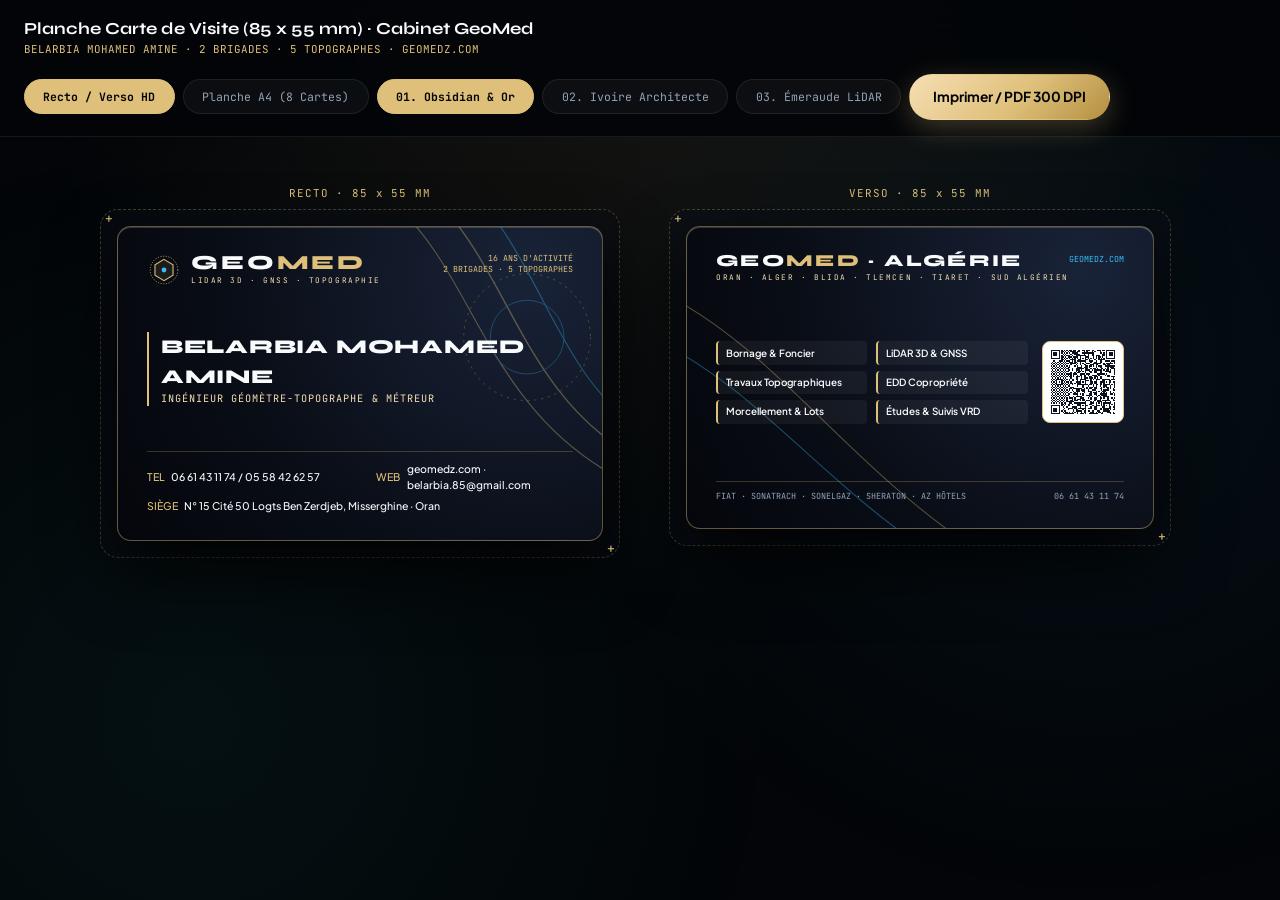
==== carte-de-visite.html @ 2e7ae272 "Initial publication of GeoMed corporate website" ====
<!DOCTYPE html>
<html lang="fr">
<head>
  <meta charset="UTF-8">
  <meta name="viewport" content="width=device-width, initial-scale=1.0">
  <title>Carte de Visite (85x55 mm) · Cabinet GeoMed · Mohamed Amine Belarbia</title>
  <link rel="preconnect" href="https://fonts.googleapis.com">
  <link rel="preconnect" href="https://fonts.gstatic.com" crossorigin>
  <link href="https://fonts.googleapis.com/css2?family=JetBrains+Mono:wght@400;600;700&family=Plus+Jakarta+Sans:wght@400;500;600;700&family=Syne:wght@700;800&display=swap" rel="stylesheet">
  <link rel="stylesheet" href="styles.css">
  <style>
    body {
      padding-top: 0;
      min-height: 100vh;
      display: flex;
      flex-direction: column;
    }

    .print-toolbar {
      background: rgba(3, 5, 8, 0.92);
      border-bottom: 1px solid var(--border-glass);
      padding: 1rem 0;
      position: sticky;
      top: 0;
      z-index: 100;
      backdrop-filter: blur(20px);
    }

    .toolbar-flex {
      display: flex;
      flex-wrap: wrap;
      align-items: center;
      justify-content: space-between;
      gap: 1rem;
    }

    .studio-workspace {
      flex: 1;
      padding: 3rem 0 4rem;
      display: flex;
      flex-direction: column;
      align-items: center;
      gap: 2.25rem;
    }

    .crop-frame {
      position: relative;
      padding: 16px;
      border: 1px dashed rgba(223, 192, 122, 0.28);
      border-radius: 18px;
      background: rgba(10, 14, 23, 0.5);
    }

    .crop-frame::before,
    .crop-frame::after {
      content: "+";
      position: absolute;
      font-family: var(--font-mono);
      font-size: 13px;
      color: var(--gold);
      line-height: 1;
    }

    .crop-frame::before { top: 2px; left: 4px; }
    .crop-frame::after { bottom: 2px; right: 4px; }

    .print-sheet-grid {
      display: grid;
      grid-template-columns: repeat(auto-fit, minmax(420px, 1fr));
      gap: 2.5rem;
      width: min(1080px, 100% - 2rem);
      justify-items: center;
    }

    .a4-multi-grid {
      display: none;
      grid-template-columns: repeat(2, 85mm);
      gap: 6mm;
      padding: 12mm;
      background: #ffffff;
      border-radius: 10px;
      box-shadow: 0 28px 65px rgba(0, 0, 0, 0.75);
    }

    .a4-multi-grid .business-card-sheet {
      width: 85mm;
      height: 55mm;
      border-radius: 0;
      padding: 4.2mm 4.8mm;
      box-shadow: none;
      border: 0.25mm solid #94a3b8;
    }

    .a4-multi-grid .bcard-person-name { font-size: 10pt; }
    .a4-multi-grid .bcard-person-role { font-size: 5.8pt; }
    .a4-multi-grid .bcard-footer-contacts { font-size: 5.5pt; }
    .a4-multi-grid .bcard-brand-word { font-size: 11.5pt; }
    .a4-multi-grid .bcard-brand-sub { font-size: 4.2pt; }
    .a4-multi-grid .bcard-coord-stamp { font-size: 4.5pt; }
    .a4-multi-grid .bcard-qr-box { width: 58px; height: 58px; padding: 3px; }
    .a4-multi-grid .bcard-domain-item { font-size: 5.2pt; padding: 2px 4px; }
    .a4-multi-grid .bcard-verso-bottom { font-size: 4.8pt; }

    body.mode-a4 .print-sheet-grid { display: none; }
    body.mode-a4 .a4-multi-grid { display: grid; }

    @media print {
      @page {
        size: A4 portrait;
        margin: 10mm;
      }

      * {
        -webkit-print-color-adjust: exact !important;
        print-color-adjust: exact !important;
      }

      body {
        background: #ffffff !important;
        color: #000000 !important;
      }

      body::before,
      .print-toolbar,
      .no-print {
        display: none !important;
      }

      .studio-workspace { padding: 0 !important; }

      .print-sheet-grid {
        display: grid !important;
        grid-template-columns: repeat(2, 85mm) !important;
        gap: 8mm !important;
        width: auto !important;
      }

      .crop-frame {
        padding: 0 !important;
        border: 0.2mm dashed #64748b !important;
        border-radius: 0 !important;
        background: transparent !important;
      }

      .business-card-sheet {
        width: 85mm !important;
        height: 55mm !important;
        border-radius: 0 !important;
        padding: 4.2mm 4.8mm !important;
        box-shadow: none !important;
      }

      .bcard-person-name { font-size: 10pt !important; }
      .bcard-person-role { font-size: 5.8pt !important; }
      .bcard-footer-contacts { font-size: 5.5pt !important; }
      .bcard-brand-word { font-size: 11.5pt !important; }
      .bcard-brand-sub { font-size: 4.2pt !important; }
      .bcard-coord-stamp { font-size: 4.5pt !important; }
      .bcard-qr-box { width: 58px !important; height: 58px !important; padding: 3px !important; }
      .bcard-domain-item { font-size: 5.2pt !important; padding: 2px 4px !important; }
      .bcard-verso-bottom { font-size: 4.8pt !important; }
    }
  </style>
</head>
<body>

  <header class="print-toolbar">
    <div class="container toolbar-flex">
      <div>
        <strong style="font-family:var(--font-display); font-size:1.05rem;">Planche Carte de Visite (85 x 55 mm) · Cabinet GeoMed</strong>
        <span style="display:block; font-family:var(--font-mono); font-size:0.68rem; color:var(--gold);">
          BELARBIA MOHAMED AMINE · 2 BRIGADES · 5 TOPOGRAPHES · GEOMEDZ.COM
        </span>
      </div>

      <div style="display:flex; flex-wrap:wrap; gap:0.5rem; align-items:center;">
        <button type="button" id="btn-mode-hd" class="filter-btn active">Recto / Verso HD</button>
        <button type="button" id="btn-mode-a4" class="filter-btn">Planche A4 (8 Cartes)</button>
        <button type="button" class="filter-btn active" data-bcard-theme="obsidian">01. Obsidian &amp; Or</button>
        <button type="button" class="filter-btn" data-bcard-theme="ivory">02. Ivoire Architecte</button>
        <button type="button" class="filter-btn" data-bcard-theme="emerald">03. Émeraude LiDAR</button>
        <button type="button" onclick="window.print()" class="btn btn-gold">
          <span>Imprimer / PDF 300 DPI</span>
        </button>
      </div>
    </div>
  </header>

  <main class="studio-workspace">
    <div class="print-sheet-grid" id="studio-pair">
      <div>
        <div class="visual-pill-code no-print" style="text-align:center; margin-bottom:0.5rem;">RECTO · 85 x 55 MM</div>
        <div class="crop-frame">
          <article class="business-card-sheet">
            <svg class="bcard-topo-svg" viewBox="0 0 420 270" fill="none" aria-hidden="true">
              <path d="M240,-20 C310,40 320,160 440,220" stroke="#DFC07A" stroke-width="1"/>
              <path d="M270,-30 C340,35 350,145 450,200" stroke="#DFC07A" stroke-width="1.2"/>
              <path d="M300,-40 C370,30 380,130 460,180" stroke="#38BDF8" stroke-width="1"/>
              <circle cx="355" cy="95" r="55" stroke="#DFC07A" stroke-width="0.7" stroke-dasharray="2 4"/>
              <circle cx="355" cy="95" r="32" stroke="#38BDF8" stroke-width="0.7"/>
            </svg>

            <div class="bcard-layer">
              <div class="bcard-head">
                <div class="bcard-brand-row">
                  <svg width="34" height="34" viewBox="0 0 64 64" fill="none">
                    <circle cx="32" cy="32" r="26" stroke="#DFC07A" stroke-width="1.5" stroke-dasharray="2 3"/>
                    <polygon points="32,12 49,22 49,42 32,52 15,42 15,22" stroke="#DFC07A" stroke-width="2" fill="rgba(223,192,122,0.1)"/>
                    <circle cx="32" cy="32" r="4.5" fill="#38BDF8"/>
                  </svg>
                  <div>
                    <div class="bcard-brand-word">GEO<span>MED</span></div>
                    <div class="bcard-brand-sub">LIDAR 3D · GNSS · TOPOGRAPHIE</div>
                  </div>
                </div>
                <div class="bcard-coord-stamp">
                  16 ANS D'ACTIVITÉ<br>2 BRIGADES · 5 TOPOGRAPHES
                </div>
              </div>

              <div class="bcard-identity-center">
                <div class="bcard-person-name">Belarbia Mohamed Amine</div>
                <div class="bcard-person-role">Ingénieur Géomètre-Topographe &amp; Métreur</div>
              </div>

              <div class="bcard-footer-contacts">
                <div class="bcard-c-line">
                  <span style="color:var(--gold);">TEL</span>
                  <span>06 61 43 11 74 / 05 58 42 62 57</span>
                </div>
                <div class="bcard-c-line">
                  <span style="color:var(--gold);">WEB</span>
                  <span>geomedz.com · belarbia.85@gmail.com</span>
                </div>
                <div class="bcard-c-line full-span">
                  <span style="color:var(--gold);">SIÈGE</span>
                  <span>N° 15 Cité 50 Logts Ben Zerdjeb, Misserghine · Oran</span>
                </div>
              </div>
            </div>
          </article>
        </div>
      </div>

      <div>
        <div class="visual-pill-code no-print" style="text-align:center; margin-bottom:0.5rem;">VERSO · 85 x 55 MM</div>
        <div class="crop-frame">
          <article class="business-card-sheet">
            <svg class="bcard-topo-svg" viewBox="0 0 420 270" fill="none" aria-hidden="true">
              <path d="M-20,60 C80,110 140,210 260,290" stroke="#DFC07A" stroke-width="1"/>
              <path d="M-30,100 C70,150 120,230 230,300" stroke="#38BDF8" stroke-width="1"/>
            </svg>

            <div class="bcard-layer">
              <div class="bcard-head">
                <div>
                  <div class="bcard-brand-word" style="font-size:1.05rem;">GEO<span>MED</span> · ALGÉRIE</div>
                  <div class="bcard-brand-sub">ORAN · ALGER · BLIDA · TLEMCEN · TIARET · SUD ALGÉRIEN</div>
                </div>
                <span style="font-family:var(--font-mono); font-size:0.52rem; color:var(--cyan);">GEOMEDZ.COM</span>
              </div>

              <div class="bcard-verso-body">
                <div class="bcard-domains-grid">
                  <div class="bcard-domain-item"><span>Bornage &amp; Foncier</span></div>
                  <div class="bcard-domain-item"><span>LiDAR 3D &amp; GNSS</span></div>
                  <div class="bcard-domain-item"><span>Travaux Topographiques</span></div>
                  <div class="bcard-domain-item"><span>EDD Copropriété</span></div>
                  <div class="bcard-domain-item"><span>Morcellement &amp; Lots</span></div>
                  <div class="bcard-domain-item"><span>Études &amp; Suivis VRD</span></div>
                </div>

                <div class="bcard-qr-box js-geomed-qr"></div>
              </div>

              <div class="bcard-verso-bottom">
                <span>FIAT · SONATRACH · SONELGAZ · SHERATON · AZ HÔTELS</span>
                <span>06 61 43 11 74</span>
              </div>
            </div>
          </article>
        </div>
      </div>
    </div>

    <div class="a4-multi-grid" id="a4-sheet-container"></div>
  </main>

  <script src="app.js"></script>
  <script>
    document.addEventListener('DOMContentLoaded', () => {
      const studioCards = document.querySelectorAll('#studio-pair .business-card-sheet');
      const a4Container = document.getElementById('a4-sheet-container');
      if (studioCards.length === 2 && a4Container) {
        for (let i = 0; i < 4; i++) {
          a4Container.appendChild(studioCards[0].cloneNode(true));
          a4Container.appendChild(studioCards[1].cloneNode(true));
        }
      }

      const btnHd = document.getElementById('btn-mode-hd');
      const btnA4 = document.getElementById('btn-mode-a4');

      btnHd?.addEventListener('click', () => {
        document.body.classList.remove('mode-a4');
        btnHd.classList.add('active');
        btnA4?.classList.remove('active');
      });

      btnA4?.addEventListener('click', () => {
        document.body.classList.add('mode-a4');
        btnA4.classList.add('active');
        btnHd?.classList.remove('active');
      });
    });
  </script>
</body>
</html>
---- styles.css ----
﻿/* ==========================================================================
   GEOMED · MOHAMED AMINE BELARBIA (ORAN, ALGÉRIE)
   Apple-Grade Visual Design System : OLED Obsidian, Brushed Titanium,
   Langage Visuel SVG Haute Précision & Typographie Minimaliste
   ========================================================================== */

:root {
  /* Apple Pro OLED & Titanium Surfaces */
  --bg-oled: #030508;
  --bg-surface: #0a0e17;
  --bg-bento: rgba(17, 23, 36, 0.72);
  --bg-bento-hover: rgba(24, 33, 52, 0.88);
  --bg-glass: rgba(10, 14, 23, 0.76);

  /* Specular Titanium & Desert Gold Accents */
  --gold: #dfc07a;
  --gold-bright: #f5deb3;
  --gold-deep: #b38f40;
  --cyan: #38bdf8;
  --teal: #2dd4bf;
  --emerald: #34d399;
  --coral: #fb7185;

  /* Text Hierarchy (Minimal & High-Contrast) */
  --text-white: #f8fafc;
  --text-silver: #94a3b8;
  --text-dim: #64748b;

  /* Specular Borders */
  --border-glass: rgba(255, 255, 255, 0.08);
  --border-highlight: rgba(223, 192, 122, 0.32);
  --border-cyan: rgba(56, 189, 248, 0.32);

  /* Validation */
  --err: #f87171;
  --err-bg: rgba(248, 113, 113, 0.1);
  --ok: #34d399;

  /* Fonts */
  --font-display: 'Syne', 'Outfit', -apple-system, BlinkMacSystemFont, sans-serif;
  --font-sans: 'Plus Jakarta Sans', -apple-system, BlinkMacSystemFont, sans-serif;
  --font-mono: 'JetBrains Mono', monospace;

  /* Layout */
  --header-initial-h: 84px;
  --header-shrunk-h: 60px;
  --container-w: 1320px;
  --radius-bento: 24px;
  --radius-md: 16px;
  --radius-pill: 999px;
}

*,
*::before,
*::after {
  box-sizing: border-box;
  margin: 0;
  padding: 0;
}

html {
  scroll-behavior: smooth;
  font-family: var(--font-sans);
  background-color: var(--bg-oled);
  color: var(--text-white);
  line-height: 1.5;
  -webkit-font-smoothing: antialiased;
}

body {
  background-color: var(--bg-oled);
  padding-top: var(--header-initial-h);
  overflow-x: hidden;
  position: relative;
}

/* Ambient Apple-Style Radial Glows */
body::before {
  content: "";
  position: fixed;
  inset: 0;
  pointer-events: none;
  z-index: 0;
  background:
    radial-gradient(circle at 50% 0%, rgba(223, 192, 122, 0.09) 0%, transparent 55%),
    radial-gradient(circle at 85% 40%, rgba(56, 189, 248, 0.06) 0%, transparent 45%),
    radial-gradient(circle at 15% 80%, rgba(45, 212, 191, 0.06) 0%, transparent 45%);
}

a {
  color: inherit;
  text-decoration: none;
}

ul {
  list-style: none;
}

img,
svg {
  max-width: 100%;
  display: block;
}

button,
input,
select,
textarea {
  font: inherit;
  color: inherit;
}

.container {
  width: min(var(--container-w), 100% - 3rem);
  margin-inline: auto;
  position: relative;
  z-index: 2;
}

/* ==========================================================================
   FLOATING GLASS HEADER (shrinking-header-on-scroll)
   ========================================================================== */
.site-header {
  position: fixed;
  top: 0;
  left: 0;
  right: 0;
  height: var(--header-initial-h);
  z-index: 1000;
  background: rgba(3, 5, 8, 0.78);
  backdrop-filter: saturate(180%) blur(24px);
  -webkit-backdrop-filter: saturate(180%) blur(24px);
  border-bottom: 1px solid var(--border-glass);
  display: flex;
  align-items: center;
  transition: background-color 0.25s ease, box-shadow 0.25s ease;
}

@keyframes shrink-header {
  to {
    height: var(--header-shrunk-h);
    background-color: rgba(3, 5, 8, 0.94);
    box-shadow: 0 12px 36px rgba(0, 0, 0, 0.7);
  }
}

@media (prefers-reduced-motion: no-preference) {
  @supports ((animation-timeline: scroll()) and (animation-range: 0% 100%)) {
    .site-header {
      animation: shrink-header auto linear both;
      animation-timeline: scroll(block root);
      animation-range: 0px 120px;
    }
  }
}

.header-inner {
  display: flex;
  align-items: center;
  justify-content: space-between;
  gap: 1.5rem;
}

.brand-lockup {
  display: flex;
  align-items: center;
  gap: 0.85rem;
}

.brand-mark-svg {
  width: 38px;
  height: 38px;
}

.brand-title {
  font-family: var(--font-display);
  font-weight: 800;
  font-size: 1.2rem;
  letter-spacing: 0.1em;
  line-height: 1;
}

.brand-title span {
  color: var(--gold);
}

.brand-sub {
  font-family: var(--font-mono);
  font-size: 0.62rem;
  letter-spacing: 0.14em;
  color: var(--text-silver);
  display: block;
  margin-top: 3px;
}

.main-nav {
  display: flex;
  align-items: center;
  gap: 1.8rem;
  background: rgba(255, 255, 255, 0.03);
  border: 1px solid var(--border-glass);
  padding: 0.45rem 1.35rem;
  border-radius: var(--radius-pill);
}

.nav-link {
  font-size: 0.82rem;
  font-weight: 500;
  color: var(--text-silver);
  transition: color 0.2s ease;
}

.nav-link:hover {
  color: var(--text-white);
}

.header-actions {
  display: flex;
  align-items: center;
  gap: 0.75rem;
}

.live-pill {
  display: inline-flex;
  align-items: center;
  gap: 0.45rem;
  padding: 0.36rem 0.85rem;
  border-radius: var(--radius-pill);
  background: rgba(52, 211, 153, 0.1);
  border: 1px solid rgba(52, 211, 153, 0.28);
  font-family: var(--font-mono);
  font-size: 0.68rem;
  color: var(--emerald);
}

.live-dot {
  width: 6px;
  height: 6px;
  border-radius: 50%;
  background: var(--emerald);
  box-shadow: 0 0 8px var(--emerald);
}

/* ==========================================================================
   BUTTONS · APPLE PRO PILL STYLE
   ========================================================================== */
.btn {
  display: inline-flex;
  align-items: center;
  justify-content: center;
  gap: 0.55rem;
  padding: 0.75rem 1.45rem;
  border-radius: var(--radius-pill);
  font-weight: 600;
  font-size: 0.86rem;
  cursor: pointer;
  border: 1px solid transparent;
  transition: transform 0.22s cubic-bezier(0.22, 1, 0.36, 1), box-shadow 0.22s ease, background 0.22s ease;
}

.btn:hover {
  transform: scale(1.02);
}

.btn-gold {
  background: linear-gradient(135deg, var(--gold-bright) 0%, var(--gold) 55%, var(--gold-deep) 100%);
  color: #030508;
  font-weight: 700;
  box-shadow: 0 8px 28px rgba(223, 192, 122, 0.28);
}

.btn-glass {
  background: rgba(255, 255, 255, 0.06);
  color: var(--text-white);
  border-color: rgba(255, 255, 255, 0.14);
  backdrop-filter: blur(12px);
}

.btn-glass:hover {
  background: rgba(255, 255, 255, 0.12);
  border-color: var(--gold);
}

.btn-cyan {
  background: rgba(56, 189, 248, 0.12);
  color: var(--cyan);
  border-color: var(--border-cyan);
}

/* ==========================================================================
   HERO · VISUAL-FIRST APPLE KEYNOTE LAYOUT + INTERACTIVE 3D GEODETIC STAGE
   ========================================================================== */
.hero-section {
  padding-block: 3.5rem 5rem;
  position: relative;
}

.hero-top-center {
  text-align: center;
  max-width: 900px;
  margin-inline: auto;
  margin-bottom: 2.75rem;
}

.hero-badge {
  display: inline-flex;
  align-items: center;
  gap: 0.6rem;
  padding: 0.4rem 1.05rem;
  border-radius: var(--radius-pill);
  background: rgba(223, 192, 122, 0.08);
  border: 1px solid var(--border-highlight);
  font-family: var(--font-mono);
  font-size: 0.72rem;
  letter-spacing: 0.12em;
  text-transform: uppercase;
  color: var(--gold);
  margin-bottom: 1.35rem;
}

.hero-display-title {
  font-family: var(--font-display);
  font-weight: 800;
  font-size: clamp(2.5rem, 5.2vw, 4.6rem);
  line-height: 1.04;
  letter-spacing: -0.03em;
  margin-bottom: 1.15rem;
}

.hero-display-title .grad-gold {
  background: linear-gradient(95deg, #ffffff 0%, var(--gold-bright) 45%, var(--gold) 100%);
  -webkit-background-clip: text;
  background-clip: text;
  color: transparent;
}

.hero-subtitle {
  font-size: 1.15rem;
  color: var(--text-silver);
  max-width: 58ch;
  margin-inline: auto;
  margin-bottom: 1.85rem;
}

.hero-cta-row {
  display: flex;
  flex-wrap: wrap;
  justify-content: center;
  gap: 0.85rem;
}

/* Interactive 3D Geodetic Stage Showcase */
.hero-stage-frame {
  background: var(--bg-bento);
  border: 1px solid var(--border-highlight);
  border-radius: var(--radius-bento);
  overflow: hidden;
  box-shadow:
    0 40px 90px rgba(0, 0, 0, 0.85),
    inset 0 1px 0 rgba(255, 255, 255, 0.15);
  position: relative;
}

.stage-toolbar {
  display: flex;
  align-items: center;
  justify-content: space-between;
  padding: 0.9rem 1.5rem;
  background: rgba(3, 5, 8, 0.85);
  border-bottom: 1px solid var(--border-glass);
  flex-wrap: wrap;
  gap: 0.75rem;
}

.stage-dots {
  display: flex;
  align-items: center;
  gap: 0.5rem;
  font-family: var(--font-mono);
  font-size: 0.72rem;
  color: var(--text-silver);
}

.stage-dots i {
  width: 9px;
  height: 9px;
  border-radius: 50%;
  display: inline-block;
}

.mode-switcher {
  display: flex;
  gap: 0.4rem;
  background: rgba(255, 255, 255, 0.04);
  padding: 0.25rem;
  border-radius: var(--radius-pill);
  border: 1px solid var(--border-glass);
}

.mode-btn {
  padding: 0.35rem 0.95rem;
  border-radius: var(--radius-pill);
  border: none;
  background: transparent;
  font-family: var(--font-mono);
  font-size: 0.7rem;
  color: var(--text-silver);
  cursor: pointer;
  transition: all 0.2s ease;
}

.mode-btn.active {
  background: var(--gold);
  color: #030508;
  font-weight: 700;
}

.stage-canvas-wrap {
  position: relative;
  height: 390px;
  background: radial-gradient(circle at 50% 45%, #111b2e 0%, #05080f 100%);
  cursor: crosshair;
}

#topo-canvas {
  width: 100%;
  height: 100%;
  display: block;
}

/* Floating SVG HUD Overlays on Canvas */
.stage-hud-overlay {
  position: absolute;
  inset: 1.25rem;
  pointer-events: none;
  display: flex;
  flex-direction: column;
  justify-content: space-between;
}

.stage-hud-top {
  display: flex;
  justify-content: space-between;
  align-items: flex-start;
  gap: 1rem;
  flex-wrap: wrap;
}

.hud-glass-chip {
  background: rgba(3, 5, 8, 0.76);
  backdrop-filter: blur(12px);
  border: 1px solid var(--border-glass);
  border-radius: 12px;
  padding: 0.55rem 0.9rem;
  font-family: var(--font-mono);
  font-size: 0.72rem;
  color: var(--gold-bright);
  display: flex;
  align-items: center;
  gap: 0.55rem;
}

.stage-telemetry-bar {
  display: grid;
  grid-template-columns: repeat(4, 1fr);
  background: rgba(3, 5, 8, 0.92);
  border-top: 1px solid var(--border-glass);
}

.tele-box {
  padding: 0.95rem 1.25rem;
  border-right: 1px solid var(--border-glass);
  display: flex;
  align-items: center;
  gap: 0.85rem;
}

.tele-box:last-child {
  border-right: none;
}

.tele-icon-svg {
  width: 32px;
  height: 32px;
  flex-shrink: 0;
}

.tele-meta small {
  display: block;
  font-family: var(--font-mono);
  font-size: 0.64rem;
  color: var(--text-dim);
  text-transform: uppercase;
}

.tele-meta strong {
  font-family: var(--font-mono);
  font-size: 0.86rem;
  color: var(--text-white);
}

/* ==========================================================================
   SCROLL-DRIVEN ENTRY ANIMATIONS (scroll-entry-exit-effects)
   ========================================================================== */
@keyframes reveal-bento {
  from {
    opacity: 0;
    transform: translateY(30px) scale(0.97);
  }
  to {
    opacity: 1;
    transform: translateY(0) scale(1);
  }
}

@media (prefers-reduced-motion: no-preference) {
  @supports ((animation-timeline: view()) and (animation-range: entry)) {
    .scroll-reveal {
      animation: reveal-bento auto linear backwards;
      animation-timeline: view(block);
      animation-range: entry 8% cover 24%;
    }
  }
}

/* ==========================================================================
   SECTION HEADERS · CONCISE APPLE EDITORIAL STYLE
   ========================================================================== */
.section {
  padding-block: 5.5rem;
  position: relative;
}

.section-head {
  text-align: center;
  max-width: 720px;
  margin-inline: auto;
  margin-bottom: 3.25rem;
}

.section-eyebrow {
  font-family: var(--font-mono);
  font-size: 0.72rem;
  letter-spacing: 0.16em;
  text-transform: uppercase;
  color: var(--gold);
  margin-bottom: 0.55rem;
  display: block;
}

.section-title {
  font-family: var(--font-display);
  font-size: clamp(2rem, 3.6vw, 3.1rem);
  font-weight: 800;
  line-height: 1.08;
  letter-spacing: -0.02em;
  margin-bottom: 0.65rem;
}

.section-sub {
  font-size: 1.02rem;
  color: var(--text-silver);
}

/* ==========================================================================
   VISUAL SVG BENTO GRID · LES 6 PRESTATIONS EN LANGAGE VISUEL
   ========================================================================== */
.visual-bento-grid {
  display: grid;
  grid-template-columns: repeat(3, 1fr);
  gap: 1.4rem;
}

.visual-card {
  background: var(--bg-bento);
  border: 1px solid var(--border-glass);
  border-radius: var(--radius-bento);
  padding: 1.5rem;
  display: flex;
  flex-direction: column;
  justify-content: space-between;
  position: relative;
  overflow: hidden;
  transition: transform 0.3s cubic-bezier(0.22, 1, 0.36, 1), border-color 0.3s ease, background 0.3s ease;
  box-shadow: inset 0 1px 0 rgba(255, 255, 255, 0.1);
}

.visual-card:hover {
  transform: translateY(-6px);
  background: var(--bg-bento-hover);
  border-color: var(--border-highlight);
}

/* Custom SVG Diagram Stage inside Each Service Card */
.svg-diagram-stage {
  height: 195px;
  border-radius: var(--radius-md);
  background: radial-gradient(circle at 50% 50%, rgba(24, 35, 56, 0.9) 0%, rgba(6, 10, 18, 0.95) 100%);
  border: 1px solid rgba(255, 255, 255, 0.06);
  margin-bottom: 1.25rem;
  display: flex;
  align-items: center;
  justify-content: center;
  position: relative;
  overflow: hidden;
  padding: 0.75rem;
}

.svg-diagram-stage svg {
  width: 100%;
  height: 100%;
}

.visual-card-top-meta {
  display: flex;
  justify-content: space-between;
  align-items: center;
  margin-bottom: 0.45rem;
}

.visual-pill-code {
  font-family: var(--font-mono);
  font-size: 0.68rem;
  color: var(--gold);
  letter-spacing: 0.08em;
}

.visual-pill-spec {
  font-family: var(--font-mono);
  font-size: 0.66rem;
  padding: 0.2rem 0.6rem;
  border-radius: var(--radius-pill);
  background: rgba(56, 189, 248, 0.1);
  color: var(--cyan);
  border: 1px solid rgba(56, 189, 248, 0.24);
}

.visual-card-title {
  font-family: var(--font-display);
  font-size: 1.32rem;
  font-weight: 800;
  margin-bottom: 0.35rem;
}

.visual-card-caption {
  font-size: 0.88rem;
  color: var(--text-silver);
  margin-bottom: 0.95rem;
}

.visual-micro-tags {
  display: flex;
  flex-wrap: wrap;
  gap: 0.4rem;
}

.visual-micro-tags span {
  font-family: var(--font-mono);
  font-size: 0.66rem;
  padding: 0.22rem 0.55rem;
  border-radius: 6px;
  background: rgba(255, 255, 255, 0.04);
  color: var(--text-white);
  border: 1px solid var(--border-glass);
}

/* ==========================================================================
   PRESTIGE REFERENCES · ARCHITECTURAL SVG SILHOUETTE CARDS
   ========================================================================== */
.filter-bar {
  display: flex;
  justify-content: center;
  flex-wrap: wrap;
  gap: 0.5rem;
  margin-bottom: 2.25rem;
}

.filter-btn {
  padding: 0.5rem 1.15rem;
  border-radius: var(--radius-pill);
  background: rgba(255, 255, 255, 0.04);
  border: 1px solid var(--border-glass);
  font-family: var(--font-mono);
  font-size: 0.72rem;
  color: var(--text-silver);
  cursor: pointer;
  transition: all 0.2s ease;
}

.filter-btn.active,
.filter-btn:hover {
  background: var(--gold);
  color: #030508;
  border-color: var(--gold);
  font-weight: 700;
}

.ref-bento-grid {
  display: grid;
  grid-template-columns: repeat(3, 1fr);
  gap: 1.4rem;
}

.ref-card {
  background: var(--bg-bento);
  border: 1px solid var(--border-glass);
  border-radius: var(--radius-bento);
  padding: 1.5rem;
  transition: transform 0.3s ease, border-color 0.3s ease;
  display: flex;
  flex-direction: column;
  justify-content: space-between;
}

.ref-card:hover {
  transform: translateY(-5px);
  border-color: var(--border-highlight);
}

.ref-card.hidden {
  display: none;
}

.ref-svg-banner {
  height: 145px;
  border-radius: var(--radius-md);
  background: linear-gradient(180deg, rgba(17, 27, 46, 0.85) 0%, rgba(6, 10, 17, 0.95) 100%);
  border: 1px solid var(--border-glass);
  margin-bottom: 1.1rem;
  padding: 0.75rem;
  display: flex;
  align-items: center;
  justify-content: center;
}

.ref-client-name {
  font-family: var(--font-display);
  font-size: 1.35rem;
  font-weight: 800;
  margin-bottom: 0.2rem;
}

.ref-client-loc {
  font-family: var(--font-mono);
  font-size: 0.7rem;
  color: var(--gold);
  margin-bottom: 0.65rem;
}

.ref-client-short {
  font-size: 0.86rem;
  color: var(--text-silver);
  margin-bottom: 0.9rem;
}

/* ==========================================================================
   INTERACTIVE VISUAL SIMULATOR
   ========================================================================== */
.simulator-bento {
  display: grid;
  grid-template-columns: 1.05fr 0.95fr;
  gap: 2rem;
  background: var(--bg-bento);
  border: 1px solid var(--border-highlight);
  border-radius: var(--radius-bento);
  padding: 2.25rem;
}

.sim-pills {
  display: grid;
  grid-template-columns: repeat(2, 1fr);
  gap: 0.55rem;
  margin-bottom: 1.35rem;
}

.sim-pill {
  padding: 0.7rem 0.9rem;
  border-radius: 12px;
  background: rgba(3, 5, 8, 0.65);
  border: 1px solid var(--border-glass);
  text-align: left;
  font-size: 0.84rem;
  font-weight: 600;
  color: var(--text-silver);
  cursor: pointer;
  transition: all 0.2s ease;
}

.sim-pill.active,
.sim-pill:hover {
  background: rgba(223, 192, 122, 0.15);
  border-color: var(--gold);
  color: var(--text-white);
}

.sim-range {
  width: 100%;
  accent-color: var(--gold);
  cursor: pointer;
}

.sim-display-card {
  background: rgba(3, 5, 8, 0.85);
  border: 1px solid var(--border-glass);
  border-radius: var(--radius-md);
  padding: 1.75rem;
  display: flex;
  flex-direction: column;
  justify-content: space-between;
}

.sim-kpi-grid {
  display: grid;
  grid-template-columns: repeat(2, 1fr);
  gap: 0.8rem;
  margin-block: 1.15rem;
}

.sim-kpi-cell {
  background: rgba(255, 255, 255, 0.03);
  border: 1px solid var(--border-glass);
  border-radius: 10px;
  padding: 0.75rem;
}

.sim-kpi-cell small {
  display: block;
  font-family: var(--font-mono);
  font-size: 0.64rem;
  color: var(--text-dim);
  text-transform: uppercase;
}

.sim-kpi-cell strong {
  font-family: var(--font-mono);
  font-size: 0.84rem;
  color: var(--gold-bright);
}

/* ==========================================================================
   APPLE TITANIUM BUSINESS CARD STUDIO (85 × 55 mm · 3 DESIGNER EDITIONS)
   ========================================================================== */
.bcard-studio-bento {
  display: grid;
  grid-template-columns: 1.3fr 0.7fr;
  gap: 2.25rem;
  align-items: center;
}

.bcard-showcase {
  width: 100%;
  display: grid;
  grid-template-columns: 1fr;
  gap: 1.75rem;
  justify-items: center;
}

.bcard-showcase.side-by-side {
  grid-template-columns: repeat(auto-fit, minmax(390px, 1fr));
}

.business-card-sheet {
  width: min(100%, 490px);
  aspect-ratio: 85 / 55;
  border-radius: 14px;
  position: relative;
  overflow: hidden;
  padding: 1.6rem 1.8rem;
  display: flex;
  flex-direction: column;
  justify-content: space-between;
  background: radial-gradient(circle at 85% 15%, #192338 0%, #090d16 62%, #04060b 100%);
  border: 1px solid rgba(223, 192, 122, 0.42);
  box-shadow:
    0 30px 70px rgba(0, 0, 0, 0.8),
    inset 0 1px 0 rgba(255, 255, 255, 0.18);
  color: #f8fafc;
  transition: transform 0.35s ease, background 0.35s ease, color 0.35s ease;
}

.business-card-sheet:hover {
  transform: translateY(-5px);
}

/* Edition 2: Titanium Ivory */
.business-card-sheet.theme-ivory {
  background: linear-gradient(135deg, #fbfaf6 0%, #ede8dc 100%);
  color: #090d16;
  border-color: rgba(9, 13, 22, 0.2);
}

/* Edition 3: Emerald LiDAR */
.business-card-sheet.theme-emerald {
  background: radial-gradient(circle at 85% 15%, #113630 0%, #061715 68%, #030c0b 100%);
  color: #f8fafc;
  border-color: rgba(45, 212, 191, 0.42);
}

.bcard-topo-svg {
  position: absolute;
  inset: 0;
  width: 100%;
  height: 100%;
  pointer-events: none;
  z-index: 1;
  opacity: 0.36;
}

.theme-ivory .bcard-topo-svg {
  opacity: 0.2;
}

.bcard-layer {
  position: relative;
  z-index: 2;
  height: 100%;
  display: flex;
  flex-direction: column;
  justify-content: space-between;
}

.bcard-head {
  display: flex;
  justify-content: space-between;
  align-items: flex-start;
}

.bcard-brand-row {
  display: flex;
  align-items: center;
  gap: 0.65rem;
}

.bcard-brand-word {
  font-family: var(--font-display);
  font-weight: 800;
  font-size: 1.25rem;
  letter-spacing: 0.14em;
  line-height: 1;
}

.bcard-brand-word span {
  color: var(--gold);
}

.theme-ivory .bcard-brand-word span {
  color: #9a6b16;
}

.bcard-brand-sub {
  font-family: var(--font-mono);
  font-size: 0.48rem;
  letter-spacing: 0.2em;
  color: var(--gold-bright);
  margin-top: 2px;
}

.theme-ivory .bcard-brand-sub {
  color: #475569;
}

.bcard-coord-stamp {
  font-family: var(--font-mono);
  font-size: 0.52rem;
  color: var(--gold);
  text-align: right;
  line-height: 1.35;
}

.theme-ivory .bcard-coord-stamp {
  color: #475569;
}

.bcard-identity-center {
  padding-left: 0.75rem;
  border-left: 2px solid var(--gold);
}

.theme-ivory .bcard-identity-center {
  border-left-color: #9a6b16;
}

.bcard-person-name {
  font-family: var(--font-display);
  font-weight: 800;
  font-size: 1.22rem;
  letter-spacing: 0.04em;
  text-transform: uppercase;
}

.bcard-person-role {
  font-family: var(--font-mono);
  font-size: 0.64rem;
  color: var(--gold-bright);
  letter-spacing: 0.1em;
  text-transform: uppercase;
}

.theme-ivory .bcard-person-role {
  color: #9a6b16;
}

.bcard-footer-contacts {
  display: grid;
  grid-template-columns: 1.05fr 0.95fr;
  gap: 0.35rem 0.75rem;
  padding-top: 0.55rem;
  border-top: 1px solid rgba(223, 192, 122, 0.24);
  font-size: 0.66rem;
}

.theme-ivory .bcard-footer-contacts {
  border-top-color: rgba(9, 13, 22, 0.15);
}

.bcard-c-line {
  display: flex;
  align-items: center;
  gap: 0.4rem;
  font-weight: 500;
}

.bcard-c-line.full-span {
  grid-column: 1 / -1;
}

.bcard-verso-body {
  display: grid;
  grid-template-columns: 1fr auto;
  gap: 0.9rem;
  align-items: center;
  margin-block: auto;
}

.bcard-domains-grid {
  display: grid;
  grid-template-columns: repeat(2, 1fr);
  gap: 0.35rem 0.55rem;
}

.bcard-domain-item {
  display: flex;
  align-items: center;
  gap: 0.38rem;
  padding: 0.28rem 0.5rem;
  background: rgba(255, 255, 255, 0.05);
  border-left: 2px solid var(--gold);
  border-radius: 4px;
  font-size: 0.62rem;
  font-weight: 600;
}

.theme-ivory .bcard-domain-item {
  background: rgba(9, 13, 22, 0.05);
  border-left-color: #9a6b16;
}

.bcard-qr-box {
  width: 82px;
  height: 82px;
  padding: 5px;
  background: #ffffff;
  border-radius: 8px;
  border: 1.5px solid var(--gold);
  display: flex;
  align-items: center;
  justify-content: center;
}

.bcard-verso-bottom {
  display: flex;
  justify-content: space-between;
  padding-top: 0.45rem;
  border-top: 1px solid rgba(223, 192, 122, 0.24);
  font-family: var(--font-mono);
  font-size: 0.53rem;
  color: var(--text-silver);
}

.theme-ivory .bcard-verso-bottom {
  border-top-color: rgba(9, 13, 22, 0.15);
  color: #334155;
}

/* ==========================================================================
   CONTACT & CONSULTATION FORM (validate-input-after-interaction)
   ========================================================================== */
.contact-bento {
  display: grid;
  grid-template-columns: 0.85fr 1.15fr;
  gap: 2rem;
}

.contact-card {
  background: var(--bg-bento);
  border: 1px solid var(--border-glass);
  border-radius: var(--radius-bento);
  padding: 2.25rem;
}

.channel-stack {
  display: grid;
  gap: 0.9rem;
  margin-block: 1.5rem;
}

.channel-row {
  display: flex;
  align-items: center;
  gap: 0.95rem;
  padding: 0.95rem 1.1rem;
  border-radius: var(--radius-md);
  background: rgba(3, 5, 8, 0.6);
  border: 1px solid var(--border-glass);
  transition: border-color 0.2s ease;
}

.channel-row:hover {
  border-color: var(--gold);
}

.form-row-2 {
  display: grid;
  grid-template-columns: repeat(2, 1fr);
  gap: 1rem;
}

.field {
  margin-bottom: 1.15rem;
  display: flex;
  flex-direction: column;
}

.field label {
  font-family: var(--font-display);
  font-weight: 700;
  font-size: 0.88rem;
  margin-bottom: 0.15rem;
}

/* Format hint above input per validate-input-after-interaction */
.hint {
  display: block;
  color: var(--text-dim);
  font-size: 0.74rem;
  margin-bottom: 0.35rem;
}

.field input,
.field select,
.field textarea {
  width: 100%;
  padding: 0.78rem 0.95rem;
  border-radius: 10px;
  background: rgba(3, 5, 8, 0.85);
  border: 1.5px solid var(--border-glass);
  color: var(--text-white);
  font-size: 0.92rem;
}

.field input:focus,
.field select:focus,
.field textarea:focus {
  outline: none;
  border-color: var(--gold);
}

.error-msg {
  display: none;
  color: var(--err);
  font-size: 0.78rem;
  margin-top: 0.3rem;
}

.field input:user-invalid,
.field textarea:user-invalid,
.field select:user-invalid,
.field input.user-invalid-fallback,
.field textarea.user-invalid-fallback,
.field select.user-invalid-fallback {
  border-color: var(--err);
  background-color: var(--err-bg);
}

.field input:user-invalid + .error-msg,
.field textarea:user-invalid + .error-msg,
.field select:user-invalid + .error-msg,
.field input.user-invalid-fallback + .error-msg,
.field textarea.user-invalid-fallback + .error-msg,
.field select.user-invalid-fallback + .error-msg {
  display: block;
}

.field:has(input:user-invalid, textarea:user-invalid) .hint {
  color: var(--err);
}

.field input:user-valid,
.field textarea:user-valid,
.field input.user-valid-fallback,
.field textarea.user-valid-fallback {
  border-color: var(--ok);
}

.site-footer {
  padding-block: 3rem 2.5rem;
  border-top: 1px solid var(--border-glass);
  font-size: 0.85rem;
  color: var(--text-dim);
}

@media (max-width: 1080px) {
  .visual-bento-grid,
  .ref-bento-grid,
  .simulator-bento,
  .bcard-studio-bento,
  .contact-bento {
    grid-template-columns: 1fr;
  }

  .main-nav {
    display: none;
  }
}

@media (max-width: 680px) {
  .stage-telemetry-bar,
  .form-row-2,
  .sim-pills {
    grid-template-columns: 1fr;
  }
}


/* ==========================================================================
   APPLE-GRADE TERRITORY & LIDAR/GNSS BENTO (ALGERIA SVG MAP + 2 BRIGADES)
   ========================================================================== */
.apple-bento-asymmetric {
  display: grid;
  grid-template-columns: 1.25fr 0.75fr;
  gap: 1.4rem;
  margin-bottom: 1.4rem;
}

.apple-bento-3col {
  display: grid;
  grid-template-columns: repeat(3, 1fr);
  gap: 1.4rem;
}

.bento-feature-box {
  background: var(--bg-bento);
  border: 1px solid var(--border-glass);
  border-radius: var(--radius-bento);
  padding: 1.85rem;
  position: relative;
  overflow: hidden;
  display: flex;
  flex-direction: column;
  justify-content: space-between;
  box-shadow: inset 0 1px 0 rgba(255, 255, 255, 0.1);
  transition: border-color 0.3s ease, transform 0.3s ease;
}

.bento-feature-box:hover {
  border-color: var(--border-highlight);
  transform: translateY(-4px);
}

.algeria-map-stage {
  width: 100%;
  height: 320px;
  background: radial-gradient(circle at 50% 40%, rgba(22, 34, 56, 0.85) 0%, rgba(4, 7, 13, 0.96) 100%);
  border: 1px solid rgba(255, 255, 255, 0.07);
  border-radius: var(--radius-md);
  margin-block: 1rem;
  padding: 0.75rem;
  display: flex;
  align-items: center;
  justify-content: center;
  position: relative;
}

.wilaya-pills-strip {
  display: flex;
  flex-wrap: wrap;
  gap: 0.45rem;
}

.wilaya-pill {
  font-family: var(--font-mono);
  font-size: 0.68rem;
  padding: 0.28rem 0.68rem;
  border-radius: var(--radius-pill);
  background: rgba(255, 255, 255, 0.04);
  border: 1px solid var(--border-glass);
  color: var(--text-white);
  display: inline-flex;
  align-items: center;
  gap: 0.38rem;
}

.wilaya-pill i {
  width: 6px;
  height: 6px;
  border-radius: 50%;
  background: var(--gold);
}

.wilaya-pill.hq {
  background: rgba(223, 192, 122, 0.14);
  border-color: var(--gold);
  color: var(--gold-bright);
}

.wilaya-pill.sahara i {
  background: var(--cyan);
}

.big-apple-stat {
  font-family: var(--font-display);
  font-weight: 800;
  font-size: clamp(2.1rem, 3.2vw, 3rem);
  line-height: 1;
  background: linear-gradient(95deg, #ffffff 0%, var(--gold-bright) 60%, var(--gold) 100%);
  -webkit-background-clip: text;
  background-clip: text;
  color: transparent;
}

@media (max-width: 1080px) {
  .apple-bento-asymmetric,
  .apple-bento-3col {
    grid-template-columns: 1fr;
  }
}
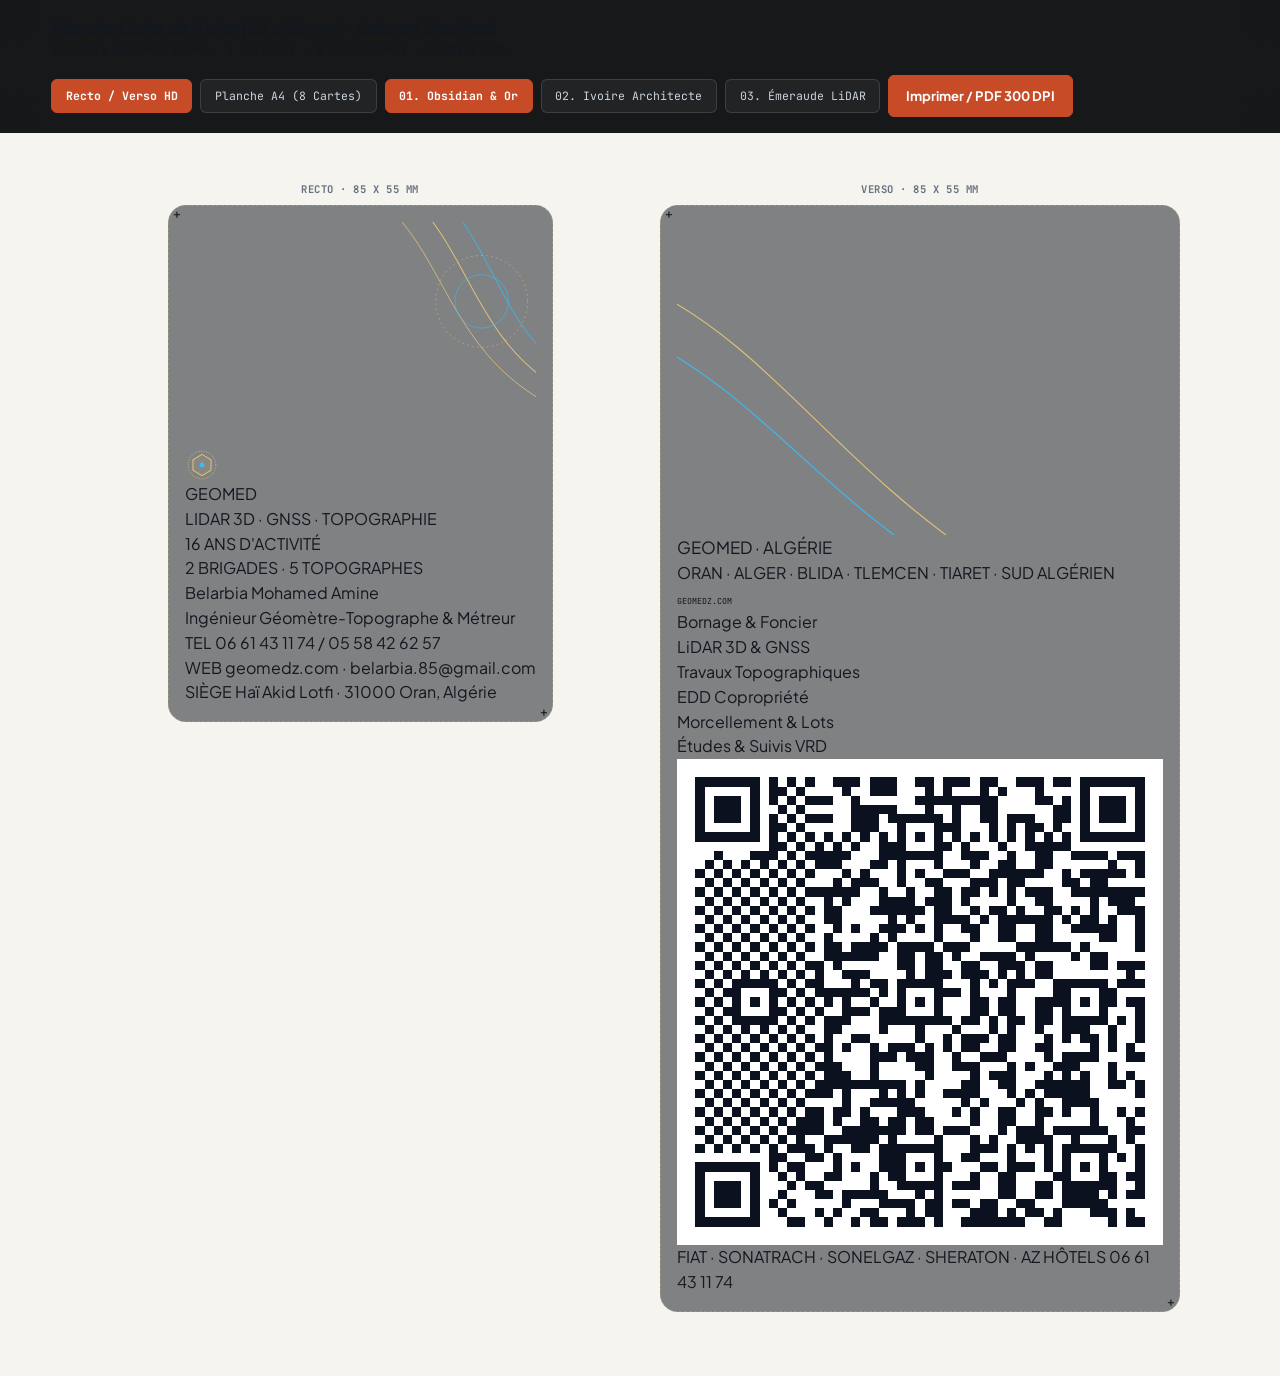
==== commit 81dea359: "Redesign BTP/Topography palette, dual-scale Algeria WGS84 map, and Akid Lotfi Oran address" ====
--- a/carte-de-visite.html
+++ b/carte-de-visite.html
@@ -1,4 +1,4 @@
-<!DOCTYPE html>
+﻿<!DOCTYPE html>
 <html lang="fr">
 <head>
   <meta charset="UTF-8">
@@ -234,7 +234,7 @@
                 </div>
                 <div class="bcard-c-line full-span">
                   <span style="color:var(--gold);">SIÈGE</span>
-                  <span>N° 15 Cité 50 Logts Ben Zerdjeb, Misserghine · Oran</span>
+                  <span>Haï Akid Lotfi · 31000 Oran, Algérie</span>
                 </div>
               </div>
             </div>
--- a/styles.css
+++ b/styles.css
@@ -1,53 +1,58 @@
-﻿/* ==========================================================================
-   GEOMED · MOHAMED AMINE BELARBIA (ORAN, ALGÉRIE)
-   Apple-Grade Visual Design System : OLED Obsidian, Brushed Titanium,
-   Langage Visuel SVG Haute Précision & Typographie Minimaliste
+/* ==========================================================================
+   CABINET GEOMED · BUREAU D'ÉTUDES TOPOGRAPHIQUES, LIDAR 3D & GÉODÉSIE (ORAN)
+   Direction Artistique : Ingénierie BTP, Topographie Leica & Architecture Foncier
+   Palette : Pierre Technique (#F5F4EF), Ardoise Géodésique (#0E1722),
+             Vert Optique Leica (#0D7A5F / #10B981), Orange Balise BTP (#C84B28)
    ========================================================================== */
 
 :root {
-  /* Apple Pro OLED & Titanium Surfaces */
-  --bg-oled: #030508;
-  --bg-surface: #0a0e17;
-  --bg-bento: rgba(17, 23, 36, 0.72);
-  --bg-bento-hover: rgba(24, 33, 52, 0.88);
-  --bg-glass: rgba(10, 14, 23, 0.76);
-
-  /* Specular Titanium & Desert Gold Accents */
-  --gold: #dfc07a;
-  --gold-bright: #f5deb3;
-  --gold-deep: #b38f40;
-  --cyan: #38bdf8;
-  --teal: #2dd4bf;
-  --emerald: #34d399;
-  --coral: #fb7185;
-
-  /* Text Hierarchy (Minimal & High-Contrast) */
-  --text-white: #f8fafc;
-  --text-silver: #94a3b8;
-  --text-dim: #64748b;
-
-  /* Specular Borders */
-  --border-glass: rgba(255, 255, 255, 0.08);
-  --border-highlight: rgba(223, 192, 122, 0.32);
-  --border-cyan: rgba(56, 189, 248, 0.32);
-
-  /* Validation */
-  --err: #f87171;
-  --err-bg: rgba(248, 113, 113, 0.1);
-  --ok: #34d399;
-
-  /* Fonts */
-  --font-display: 'Syne', 'Outfit', -apple-system, BlinkMacSystemFont, sans-serif;
-  --font-sans: 'Plus Jakarta Sans', -apple-system, BlinkMacSystemFont, sans-serif;
+  /* Surfaces claires (Papier topographique & pierre architecturale) */
+  --bg-paper: #f5f4ef;
+  --bg-paper-alt: #eceae2;
+  --bg-card-light: #ffffff;
+  --border-light: #d8d4c8;
+  --border-light-strong: #b8b2a2;
+
+  /* Surfaces sombres (Console instrumentale LiDAR / Géodésie) */
+  --bg-slate: #0e1722;
+  --bg-slate-elevated: #152232;
+  --bg-slate-card: #182738;
+  --border-dark: rgba(255, 255, 255, 0.12);
+  --border-dark-strong: rgba(16, 185, 129, 0.45);
+
+  /* Textes */
+  --ink-primary: #121820;
+  --ink-secondary: #3f4a59;
+  --ink-muted: #687382;
+  --text-on-dark: #f8fafc;
+  --text-on-dark-silver: #cbd5e1;
+  --text-on-dark-muted: #94a3b8;
+
+  /* Accents Métier BTP & Topographie */
+  --btp-orange: #c84b28;
+  --btp-orange-hover: #a93b1d;
+  --btp-orange-soft: rgba(200, 75, 40, 0.1);
+  --btp-amber: #d97706;
+
+  --leica-green: #0d7a5f;
+  --leica-emerald: #10b981;
+  --leica-green-soft: rgba(13, 122, 95, 0.1);
+
+  --cad-blue: #0284c7;
+  --cad-cyan: #38bdf8;
+
+  /* Typographie sérieuse et lisible */
+  --font-sans: 'Plus Jakarta Sans', -apple-system, BlinkMacSystemFont, 'Segoe UI', Roboto, sans-serif;
+  --font-serif: 'Newsreader', Georgia, serif;
   --font-mono: 'JetBrains Mono', monospace;
 
-  /* Layout */
-  --header-initial-h: 84px;
-  --header-shrunk-h: 60px;
-  --container-w: 1320px;
-  --radius-bento: 24px;
-  --radius-md: 16px;
-  --radius-pill: 999px;
+  /* Rayons & Ombres */
+  --radius-sm: 6px;
+  --radius-md: 10px;
+  --radius-lg: 14px;
+  --shadow-card: 0 8px 24px rgba(18, 24, 32, 0.06);
+  --shadow-card-hover: 0 14px 32px rgba(18, 24, 32, 0.11);
+  --shadow-dark: 0 20px 45px rgba(0, 0, 0, 0.45);
 }
 
 *,
@@ -60,46 +65,27 @@
 
 html {
   scroll-behavior: smooth;
+  font-size: 16px;
+}
+
+body {
+  background-color: var(--bg-paper);
+  color: var(--ink-primary);
   font-family: var(--font-sans);
-  background-color: var(--bg-oled);
-  color: var(--text-white);
-  line-height: 1.5;
+  line-height: 1.55;
   -webkit-font-smoothing: antialiased;
-}
-
-body {
-  background-color: var(--bg-oled);
-  padding-top: var(--header-initial-h);
   overflow-x: hidden;
-  position: relative;
-}
-
-/* Ambient Apple-Style Radial Glows */
-body::before {
-  content: "";
-  position: fixed;
-  inset: 0;
-  pointer-events: none;
-  z-index: 0;
-  background:
-    radial-gradient(circle at 50% 0%, rgba(223, 192, 122, 0.09) 0%, transparent 55%),
-    radial-gradient(circle at 85% 40%, rgba(56, 189, 248, 0.06) 0%, transparent 45%),
-    radial-gradient(circle at 15% 80%, rgba(45, 212, 191, 0.06) 0%, transparent 45%);
+}
+
+img,
+svg {
+  display: block;
+  max-width: 100%;
 }
 
 a {
   color: inherit;
   text-decoration: none;
-}
-
-ul {
-  list-style: none;
-}
-
-img,
-svg {
-  max-width: 100%;
-  display: block;
 }
 
 button,
@@ -111,45 +97,80 @@
 }
 
 .container {
-  width: min(var(--container-w), 100% - 3rem);
+  width: min(1240px, 92vw);
   margin-inline: auto;
-  position: relative;
-  z-index: 2;
 }
 
 /* ==========================================================================
-   FLOATING GLASS HEADER (shrinking-header-on-scroll)
+   1. BARRE TÉLÉMÉTRIQUE & HEADER STICKY (AVEC SHRINKING-HEADER-ON-SCROLL)
    ========================================================================== */
+.top-telemetry-bar {
+  background: #e9e6dc;
+  border-bottom: 1px solid var(--border-light);
+  padding: 0.42rem 0;
+  font-family: var(--font-mono);
+  font-size: 0.68rem;
+  color: var(--ink-secondary);
+}
+
+.top-telemetry-inner {
+  display: flex;
+  align-items: center;
+  justify-content: space-between;
+  gap: 1rem;
+  flex-wrap: wrap;
+}
+
+.telemetry-pills {
+  display: flex;
+  align-items: center;
+  gap: 0.5rem;
+  flex-wrap: wrap;
+}
+
+.telemetry-chip {
+  padding: 0.15rem 0.5rem;
+  border-radius: 4px;
+  background: var(--bg-card-light);
+  border: 1px solid var(--border-light);
+  font-weight: 600;
+  color: var(--ink-primary);
+}
+
+.telemetry-chip.highlight {
+  border-color: rgba(200, 75, 40, 0.4);
+  color: var(--btp-orange);
+  background: #fff8f6;
+}
+
 .site-header {
-  position: fixed;
+  position: sticky;
   top: 0;
-  left: 0;
-  right: 0;
-  height: var(--header-initial-h);
   z-index: 1000;
-  background: rgba(3, 5, 8, 0.78);
-  backdrop-filter: saturate(180%) blur(24px);
-  -webkit-backdrop-filter: saturate(180%) blur(24px);
-  border-bottom: 1px solid var(--border-glass);
-  display: flex;
-  align-items: center;
-  transition: background-color 0.25s ease, box-shadow 0.25s ease;
-}
-
-@keyframes shrink-header {
-  to {
-    height: var(--header-shrunk-h);
-    background-color: rgba(3, 5, 8, 0.94);
-    box-shadow: 0 12px 36px rgba(0, 0, 0, 0.7);
+  height: 74px;
+  display: flex;
+  align-items: center;
+  background: rgba(245, 244, 239, 0.94);
+  backdrop-filter: blur(12px);
+  border-bottom: 1px solid var(--border-light);
+  transition: height 0.2s ease, box-shadow 0.2s ease;
+}
+
+@supports (animation-timeline: scroll()) and (animation-range: 0% 100%) {
+  .site-header {
+    animation: shrinkHeader linear forwards;
+    animation-timeline: scroll(root);
+    animation-range: 0px 120px;
   }
-}
-
-@media (prefers-reduced-motion: no-preference) {
-  @supports ((animation-timeline: scroll()) and (animation-range: 0% 100%)) {
-    .site-header {
-      animation: shrink-header auto linear both;
-      animation-timeline: scroll(block root);
-      animation-range: 0px 120px;
+
+  @keyframes shrinkHeader {
+    from {
+      height: 74px;
+      box-shadow: 0 2px 10px rgba(18, 24, 32, 0.03);
+    }
+    to {
+      height: 60px;
+      box-shadow: 0 8px 24px rgba(18, 24, 32, 0.09);
     }
   }
 }
@@ -158,652 +179,1011 @@
   display: flex;
   align-items: center;
   justify-content: space-between;
-  gap: 1.5rem;
+  gap: 1rem;
 }
 
 .brand-lockup {
   display: flex;
   align-items: center;
-  gap: 0.85rem;
+  gap: 0.7rem;
+  flex-shrink: 0;
 }
 
 .brand-mark-svg {
   width: 38px;
   height: 38px;
+  flex-shrink: 0;
 }
 
 .brand-title {
-  font-family: var(--font-display);
+  font-family: var(--font-sans);
   font-weight: 800;
-  font-size: 1.2rem;
-  letter-spacing: 0.1em;
-  line-height: 1;
+  font-size: 1.15rem;
+  letter-spacing: -0.02em;
+  color: var(--ink-primary);
+  line-height: 1.05;
 }
 
 .brand-title span {
-  color: var(--gold);
+  color: var(--leica-green);
 }
 
 .brand-sub {
+  display: block;
   font-family: var(--font-mono);
   font-size: 0.62rem;
-  letter-spacing: 0.14em;
-  color: var(--text-silver);
-  display: block;
-  margin-top: 3px;
+  color: var(--ink-muted);
+  letter-spacing: 0.04em;
+  margin-top: 0.1rem;
 }
 
 .main-nav {
   display: flex;
   align-items: center;
-  gap: 1.8rem;
-  background: rgba(255, 255, 255, 0.03);
-  border: 1px solid var(--border-glass);
-  padding: 0.45rem 1.35rem;
-  border-radius: var(--radius-pill);
+  gap: 0.15rem;
+  flex-wrap: nowrap;
 }
 
 .nav-link {
+  padding: 0.4rem 0.68rem;
+  border-radius: var(--radius-sm);
   font-size: 0.82rem;
-  font-weight: 500;
-  color: var(--text-silver);
-  transition: color 0.2s ease;
+  font-weight: 600;
+  color: var(--ink-secondary);
+  white-space: nowrap;
+  transition: color 0.18s ease, background 0.18s ease;
 }
 
 .nav-link:hover {
-  color: var(--text-white);
+  color: var(--ink-primary);
+  background: rgba(18, 24, 32, 0.05);
 }
 
 .header-actions {
   display: flex;
   align-items: center;
-  gap: 0.75rem;
+  gap: 0.55rem;
+  flex-shrink: 0;
 }
 
 .live-pill {
   display: inline-flex;
   align-items: center;
+  gap: 0.4rem;
+  padding: 0.32rem 0.65rem;
+  border-radius: var(--radius-sm);
+  background: var(--leica-green-soft);
+  border: 1px solid rgba(13, 122, 95, 0.3);
+  font-family: var(--font-mono);
+  font-size: 0.66rem;
+  font-weight: 700;
+  color: var(--leica-green);
+  white-space: nowrap;
+}
+
+.live-dot {
+  width: 7px;
+  height: 7px;
+  border-radius: 50%;
+  background: var(--leica-emerald);
+}
+
+/* ==========================================================================
+   BOUTONS SYSTÈME
+   ========================================================================== */
+.btn {
+  display: inline-flex;
+  align-items: center;
+  justify-content: center;
   gap: 0.45rem;
-  padding: 0.36rem 0.85rem;
-  border-radius: var(--radius-pill);
-  background: rgba(52, 211, 153, 0.1);
-  border: 1px solid rgba(52, 211, 153, 0.28);
+  padding: 0.62rem 1.05rem;
+  border-radius: var(--radius-sm);
+  font-size: 0.82rem;
+  font-weight: 700;
+  border: 1px solid transparent;
+  cursor: pointer;
+  white-space: nowrap;
+  transition: all 0.18s ease;
+}
+
+.btn-primary,
+.btn-gold {
+  background: var(--btp-orange);
+  color: #ffffff;
+  border-color: var(--btp-orange);
+}
+
+.btn-primary:hover,
+.btn-gold:hover {
+  background: var(--btp-orange-hover);
+  border-color: var(--btp-orange-hover);
+}
+
+.btn-outline,
+.btn-glass {
+  background: var(--bg-card-light);
+  color: var(--ink-primary);
+  border-color: var(--border-light-strong);
+}
+
+.btn-outline:hover,
+.btn-glass:hover {
+  border-color: var(--ink-primary);
+  background: var(--bg-paper-alt);
+}
+
+.btn-leica,
+.btn-cyan {
+  background: var(--leica-green);
+  color: #ffffff;
+  border-color: var(--leica-green);
+}
+
+.btn-leica:hover,
+.btn-cyan:hover {
+  background: #095e49;
+}
+
+.btn-phone-chip {
+  font-family: var(--font-mono);
+  font-size: 0.76rem;
+  padding: 0.48rem 0.78rem;
+  background: var(--bg-card-light);
+  border: 1px solid var(--border-light-strong);
+  color: var(--ink-primary);
+}
+
+/* ==========================================================================
+   2. HERO ARCHITECTURAL & PREUVES DE TERRAIN (2 COLONNES)
+   ========================================================================== */
+.hero-section {
+  padding: 2.75rem 0 3.25rem;
+  border-bottom: 1px solid var(--border-light);
+}
+
+.hero-grid {
+  display: grid;
+  grid-template-columns: 1.08fr 0.92fr;
+  gap: 2.5rem;
+  align-items: start;
+}
+
+.eyebrow-tag {
+  display: inline-flex;
+  align-items: center;
+  gap: 0.45rem;
+  font-family: var(--font-mono);
+  font-size: 0.7rem;
+  font-weight: 700;
+  text-transform: uppercase;
+  letter-spacing: 0.06em;
+  color: var(--btp-orange);
+  margin-bottom: 0.85rem;
+}
+
+.eyebrow-tag::before {
+  content: "";
+  width: 7px;
+  height: 7px;
+  border-radius: 50%;
+  background: var(--btp-orange);
+}
+
+.hero-display-title {
+  font-family: var(--font-sans);
+  font-weight: 800;
+  font-size: clamp(1.85rem, 2.8vw, 2.55rem);
+  line-height: 1.14;
+  letter-spacing: -0.028em;
+  color: var(--ink-primary);
+  margin-bottom: 1rem;
+}
+
+.hero-display-title span {
+  color: var(--leica-green);
+}
+
+.hero-subtitle {
+  font-size: 0.96rem;
+  color: var(--ink-secondary);
+  line-height: 1.62;
+  margin-bottom: 1.35rem;
+}
+
+.hero-cta-row {
+  display: flex;
+  flex-wrap: wrap;
+  gap: 0.65rem;
+  margin-bottom: 1.65rem;
+}
+
+.hero-kpi-grid {
+  display: grid;
+  grid-template-columns: repeat(2, 1fr);
+  gap: 0.75rem;
+}
+
+.hero-kpi-card {
+  background: var(--bg-card-light);
+  border: 1px solid var(--border-light);
+  border-radius: var(--radius-md);
+  padding: 0.9rem 1rem;
+  box-shadow: var(--shadow-card);
+}
+
+.hero-kpi-value {
+  font-family: var(--font-sans);
+  font-weight: 800;
+  font-size: 1.05rem;
+  color: var(--ink-primary);
+  margin-bottom: 0.15rem;
+}
+
+.hero-kpi-code {
+  font-family: var(--font-mono);
+  font-size: 0.64rem;
+  font-weight: 700;
+  text-transform: uppercase;
+  letter-spacing: 0.05em;
+  color: var(--btp-orange);
+  margin-bottom: 0.3rem;
+}
+
+.hero-kpi-desc {
+  font-size: 0.78rem;
+  color: var(--ink-secondary);
+  line-height: 1.42;
+}
+
+/* Colonne droite Hero : Mosaïque Photo Chantiers */
+.hero-photo-mosaic {
+  display: grid;
+  grid-template-columns: 1fr 1fr;
+  gap: 0.85rem;
+}
+
+.hero-photo-card {
+  background: var(--bg-card-light);
+  border: 1px solid var(--border-light);
+  border-radius: var(--radius-md);
+  overflow: hidden;
+  box-shadow: var(--shadow-card);
+  cursor: zoom-in;
+  transition: transform 0.22s ease, box-shadow 0.22s ease;
+}
+
+.hero-photo-card:hover {
+  transform: translateY(-3px);
+  box-shadow: var(--shadow-card-hover);
+}
+
+.hero-photo-card.featured {
+  grid-column: span 2;
+}
+
+.hero-photo-card.featured .hero-photo-img-wrap {
+  height: 255px;
+}
+
+.hero-photo-img-wrap {
+  height: 165px;
+  overflow: hidden;
+  position: relative;
+  background: #0e1722;
+}
+
+.hero-photo-img-wrap img {
+  width: 100%;
+  height: 100%;
+  object-fit: cover;
+  object-position: center;
+}
+
+.hero-photo-meta {
+  padding: 0.55rem 0.75rem;
+  display: flex;
+  align-items: center;
+  justify-content: space-between;
+  gap: 0.5rem;
+  font-family: var(--font-mono);
+  font-size: 0.64rem;
+  background: var(--bg-card-light);
+  border-top: 1px solid var(--border-light);
+}
+
+.hero-photo-meta strong {
+  color: var(--ink-primary);
+  font-weight: 700;
+}
+
+.hero-photo-meta span {
+  color: var(--btp-orange);
+  font-weight: 600;
+}
+
+/* ==========================================================================
+   SECTIONS GÉNÉRALES (CLAIRES & SOMBRES TECHNIQUES)
+   ========================================================================== */
+.section {
+  padding: 3.75rem 0;
+  border-bottom: 1px solid var(--border-light);
+}
+
+.section-dark {
+  background: var(--bg-slate);
+  color: var(--text-on-dark);
+  border-bottom: 1px solid var(--border-dark);
+}
+
+.section-head {
+  max-width: 760px;
+  margin-bottom: 2rem;
+}
+
+.section-head-split {
+  display: flex;
+  align-items: flex-end;
+  justify-content: space-between;
+  gap: 1.5rem;
+  flex-wrap: wrap;
+  margin-bottom: 2rem;
+}
+
+.section-eyebrow {
+  display: inline-flex;
+  align-items: center;
+  gap: 0.45rem;
   font-family: var(--font-mono);
   font-size: 0.68rem;
-  color: var(--emerald);
-}
-
-.live-dot {
+  font-weight: 700;
+  text-transform: uppercase;
+  letter-spacing: 0.06em;
+  color: var(--btp-orange);
+  margin-bottom: 0.45rem;
+}
+
+.section-eyebrow::before {
+  content: "";
   width: 6px;
   height: 6px;
   border-radius: 50%;
-  background: var(--emerald);
-  box-shadow: 0 0 8px var(--emerald);
+  background: currentColor;
+}
+
+.section-dark .section-eyebrow {
+  color: var(--leica-emerald);
+}
+
+.section-title {
+  font-family: var(--font-sans);
+  font-weight: 800;
+  font-size: clamp(1.45rem, 2.2vw, 1.95rem);
+  line-height: 1.18;
+  letter-spacing: -0.022em;
+  color: var(--ink-primary);
+  margin-bottom: 0.55rem;
+}
+
+.section-dark .section-title {
+  color: var(--text-on-dark);
+}
+
+.section-sub {
+  font-size: 0.92rem;
+  color: var(--ink-secondary);
+  line-height: 1.58;
+}
+
+.section-dark .section-sub {
+  color: var(--text-on-dark-silver);
 }
 
 /* ==========================================================================
-   BUTTONS · APPLE PRO PILL STYLE
+   3. COUVERTURE NATIONALE (CARTE ALGÉRIE DOUBLE CADRAGE) & 2 BRIGADES
    ========================================================================== */
-.btn {
+.apple-bento-asymmetric {
+  display: grid;
+  grid-template-columns: 1.32fr 0.68fr;
+  gap: 1.25rem;
+  margin-bottom: 1.5rem;
+}
+
+.bento-feature-box {
+  background: var(--bg-card-light);
+  border: 1px solid var(--border-light);
+  border-radius: var(--radius-lg);
+  padding: 1.4rem;
+  box-shadow: var(--shadow-card);
+  display: flex;
+  flex-direction: column;
+  justify-content: space-between;
+}
+
+.visual-card-top-meta {
+  display: flex;
+  align-items: center;
+  justify-content: space-between;
+  gap: 0.5rem;
+  margin-bottom: 0.65rem;
+}
+
+.visual-pill-code {
+  font-family: var(--font-mono);
+  font-size: 0.66rem;
+  font-weight: 700;
+  letter-spacing: 0.05em;
+  text-transform: uppercase;
+  color: var(--ink-muted);
+}
+
+.section-dark .visual-pill-code {
+  color: var(--text-on-dark-muted);
+}
+
+.visual-pill-spec {
+  font-family: var(--font-mono);
+  font-size: 0.64rem;
+  font-weight: 700;
+  padding: 0.18rem 0.52rem;
+  border-radius: 4px;
+  background: var(--leica-green-soft);
+  border: 1px solid rgba(13, 122, 95, 0.3);
+  color: var(--leica-green);
+}
+
+.section-dark .visual-pill-spec {
+  background: rgba(16, 185, 129, 0.14);
+  border-color: rgba(16, 185, 129, 0.4);
+  color: var(--leica-emerald);
+}
+
+.visual-card-title {
+  font-family: var(--font-sans);
+  font-weight: 800;
+  font-size: 1.12rem;
+  line-height: 1.28;
+  letter-spacing: -0.015em;
+  color: var(--ink-primary);
+  margin-bottom: 0.45rem;
+}
+
+.section-dark .visual-card-title {
+  color: var(--text-on-dark);
+}
+
+.visual-card-caption {
+  font-size: 0.85rem;
+  color: var(--ink-secondary);
+  line-height: 1.52;
+}
+
+.section-dark .visual-card-caption {
+  color: var(--text-on-dark-silver);
+}
+
+.algeria-map-stage {
+  width: 100%;
+  background: #0d1622;
+  border: 1px solid #1e2f45;
+  border-radius: var(--radius-md);
+  margin-block: 0.85rem;
+  padding: 0.6rem;
+  overflow: hidden;
+}
+
+.algeria-map-stage svg {
+  width: 100%;
+  height: auto;
+}
+
+.wilaya-pills-strip {
+  display: flex;
+  flex-wrap: wrap;
+  gap: 0.4rem;
+}
+
+.wilaya-pill {
+  font-family: var(--font-mono);
+  font-size: 0.68rem;
+  font-weight: 600;
+  padding: 0.24rem 0.6rem;
+  border-radius: 5px;
+  background: var(--bg-paper);
+  border: 1px solid var(--border-light);
+  color: var(--ink-primary);
   display: inline-flex;
   align-items: center;
-  justify-content: center;
-  gap: 0.55rem;
-  padding: 0.75rem 1.45rem;
-  border-radius: var(--radius-pill);
+  gap: 0.35rem;
+}
+
+.wilaya-pill i {
+  width: 6px;
+  height: 6px;
+  border-radius: 50%;
+  background: var(--leica-green);
+}
+
+.wilaya-pill.hq {
+  background: #fff5f2;
+  border-color: rgba(200, 75, 40, 0.45);
+  color: var(--btp-orange);
+  font-weight: 700;
+}
+
+.wilaya-pill.hq i {
+  background: var(--btp-orange);
+}
+
+.wilaya-pill.sahara i {
+  background: var(--cad-blue);
+}
+
+.organigramme-stage {
+  width: 100%;
+  background: #0d1622;
+  border: 1px solid #1e2f45;
+  border-radius: var(--radius-md);
+  padding: 0.65rem;
+  margin-block: 0.75rem;
+}
+
+.organigramme-stage svg {
+  width: 100%;
+  height: auto;
+}
+
+.visual-micro-tags {
+  display: flex;
+  flex-wrap: wrap;
+  gap: 0.38rem;
+  margin-top: 0.85rem;
+}
+
+.visual-micro-tags span {
+  font-family: var(--font-mono);
+  font-size: 0.65rem;
   font-weight: 600;
-  font-size: 0.86rem;
+  padding: 0.2rem 0.52rem;
+  border-radius: 4px;
+  background: var(--bg-paper);
+  border: 1px solid var(--border-light);
+  color: var(--ink-secondary);
+}
+
+.section-dark .visual-micro-tags span {
+  background: rgba(255, 255, 255, 0.05);
+  border-color: rgba(255, 255, 255, 0.12);
+  color: var(--text-on-dark-silver);
+}
+
+/* ==========================================================================
+   4. CHAÎNE MÉTROLOGIQUE LIDAR 3D · GNSS RTK · STATION 1" (CONSOLE + 3 CARTES)
+   ========================================================================== */
+.hero-stage-frame {
+  background: #091019;
+  border: 1px solid rgba(255, 255, 255, 0.14);
+  border-radius: var(--radius-lg);
+  overflow: hidden;
+  box-shadow: var(--shadow-dark);
+  margin-bottom: 1.5rem;
+}
+
+.stage-toolbar {
+  display: flex;
+  align-items: center;
+  justify-content: space-between;
+  gap: 1rem;
+  padding: 0.75rem 1.15rem;
+  background: #101b29;
+  border-bottom: 1px solid rgba(255, 255, 255, 0.1);
+  flex-wrap: wrap;
+}
+
+.stage-dots {
+  display: flex;
+  align-items: center;
+  gap: 0.4rem;
+  font-family: var(--font-mono);
+  font-size: 0.68rem;
+  color: var(--text-on-dark-silver);
+}
+
+.stage-dots i {
+  width: 8px;
+  height: 8px;
+  border-radius: 50%;
+}
+
+.mode-pills {
+  display: flex;
+  gap: 0.35rem;
+  flex-wrap: wrap;
+}
+
+.mode-pill {
+  padding: 0.34rem 0.72rem;
+  border-radius: 5px;
+  background: rgba(255, 255, 255, 0.05);
+  border: 1px solid rgba(255, 255, 255, 0.12);
+  font-family: var(--font-mono);
+  font-size: 0.68rem;
+  color: var(--text-on-dark-silver);
   cursor: pointer;
-  border: 1px solid transparent;
-  transition: transform 0.22s cubic-bezier(0.22, 1, 0.36, 1), box-shadow 0.22s ease, background 0.22s ease;
-}
-
-.btn:hover {
-  transform: scale(1.02);
-}
-
-.btn-gold {
-  background: linear-gradient(135deg, var(--gold-bright) 0%, var(--gold) 55%, var(--gold-deep) 100%);
-  color: #030508;
-  font-weight: 700;
-  box-shadow: 0 8px 28px rgba(223, 192, 122, 0.28);
-}
-
-.btn-glass {
-  background: rgba(255, 255, 255, 0.06);
-  color: var(--text-white);
-  border-color: rgba(255, 255, 255, 0.14);
-  backdrop-filter: blur(12px);
-}
-
-.btn-glass:hover {
-  background: rgba(255, 255, 255, 0.12);
-  border-color: var(--gold);
-}
-
-.btn-cyan {
-  background: rgba(56, 189, 248, 0.12);
-  color: var(--cyan);
-  border-color: var(--border-cyan);
-}
-
-/* ==========================================================================
-   HERO · VISUAL-FIRST APPLE KEYNOTE LAYOUT + INTERACTIVE 3D GEODETIC STAGE
-   ========================================================================== */
-.hero-section {
-  padding-block: 3.5rem 5rem;
+  transition: all 0.18s ease;
+}
+
+.mode-pill.active,
+.mode-pill:hover {
+  background: var(--leica-emerald);
+  color: #06130e;
+  border-color: var(--leica-emerald);
+  font-weight: 700;
+}
+
+.canvas-viewport {
   position: relative;
-}
-
-.hero-top-center {
-  text-align: center;
-  max-width: 900px;
-  margin-inline: auto;
-  margin-bottom: 2.75rem;
-}
-
-.hero-badge {
-  display: inline-flex;
-  align-items: center;
-  gap: 0.6rem;
-  padding: 0.4rem 1.05rem;
-  border-radius: var(--radius-pill);
-  background: rgba(223, 192, 122, 0.08);
-  border: 1px solid var(--border-highlight);
-  font-family: var(--font-mono);
-  font-size: 0.72rem;
-  letter-spacing: 0.12em;
-  text-transform: uppercase;
-  color: var(--gold);
-  margin-bottom: 1.35rem;
-}
-
-.hero-display-title {
-  font-family: var(--font-display);
-  font-weight: 800;
-  font-size: clamp(2.5rem, 5.2vw, 4.6rem);
-  line-height: 1.04;
-  letter-spacing: -0.03em;
-  margin-bottom: 1.15rem;
-}
-
-.hero-display-title .grad-gold {
-  background: linear-gradient(95deg, #ffffff 0%, var(--gold-bright) 45%, var(--gold) 100%);
-  -webkit-background-clip: text;
-  background-clip: text;
-  color: transparent;
-}
-
-.hero-subtitle {
-  font-size: 1.15rem;
-  color: var(--text-silver);
-  max-width: 58ch;
-  margin-inline: auto;
-  margin-bottom: 1.85rem;
-}
-
-.hero-cta-row {
-  display: flex;
-  flex-wrap: wrap;
-  justify-content: center;
-  gap: 0.85rem;
-}
-
-/* Interactive 3D Geodetic Stage Showcase */
-.hero-stage-frame {
-  background: var(--bg-bento);
-  border: 1px solid var(--border-highlight);
-  border-radius: var(--radius-bento);
-  overflow: hidden;
-  box-shadow:
-    0 40px 90px rgba(0, 0, 0, 0.85),
-    inset 0 1px 0 rgba(255, 255, 255, 0.15);
-  position: relative;
-}
-
-.stage-toolbar {
-  display: flex;
-  align-items: center;
-  justify-content: space-between;
-  padding: 0.9rem 1.5rem;
-  background: rgba(3, 5, 8, 0.85);
-  border-bottom: 1px solid var(--border-glass);
-  flex-wrap: wrap;
-  gap: 0.75rem;
-}
-
-.stage-dots {
-  display: flex;
-  align-items: center;
-  gap: 0.5rem;
-  font-family: var(--font-mono);
-  font-size: 0.72rem;
-  color: var(--text-silver);
-}
-
-.stage-dots i {
-  width: 9px;
-  height: 9px;
-  border-radius: 50%;
-  display: inline-block;
-}
-
-.mode-switcher {
-  display: flex;
-  gap: 0.4rem;
-  background: rgba(255, 255, 255, 0.04);
-  padding: 0.25rem;
-  border-radius: var(--radius-pill);
-  border: 1px solid var(--border-glass);
-}
-
-.mode-btn {
-  padding: 0.35rem 0.95rem;
-  border-radius: var(--radius-pill);
-  border: none;
-  background: transparent;
-  font-family: var(--font-mono);
-  font-size: 0.7rem;
-  color: var(--text-silver);
-  cursor: pointer;
-  transition: all 0.2s ease;
-}
-
-.mode-btn.active {
-  background: var(--gold);
-  color: #030508;
-  font-weight: 700;
-}
-
-.stage-canvas-wrap {
-  position: relative;
-  height: 390px;
-  background: radial-gradient(circle at 50% 45%, #111b2e 0%, #05080f 100%);
-  cursor: crosshair;
-}
-
-#topo-canvas {
+  height: 310px;
+  background: radial-gradient(circle at 50% 50%, #112033 0%, #070c14 100%);
+}
+
+#geomed-3d-canvas {
   width: 100%;
   height: 100%;
   display: block;
 }
 
-/* Floating SVG HUD Overlays on Canvas */
-.stage-hud-overlay {
+.hud-corner {
   position: absolute;
-  inset: 1.25rem;
+  font-family: var(--font-mono);
+  font-size: 0.66rem;
+  padding: 0.28rem 0.58rem;
+  border-radius: 4px;
+  background: rgba(7, 12, 20, 0.82);
+  border: 1px solid rgba(255, 255, 255, 0.12);
+  color: var(--text-on-dark-silver);
   pointer-events: none;
+}
+
+.hud-tl { top: 0.75rem; left: 0.85rem; }
+.hud-tr { top: 0.75rem; right: 0.85rem; color: var(--leica-emerald); }
+.hud-bl { bottom: 0.75rem; left: 0.85rem; }
+.hud-br { bottom: 0.75rem; right: 0.85rem; }
+
+.apple-bento-3col {
+  display: grid;
+  grid-template-columns: repeat(3, 1fr);
+  gap: 1.15rem;
+}
+
+.visual-card {
+  background: var(--bg-card-light);
+  border: 1px solid var(--border-light);
+  border-radius: var(--radius-lg);
+  padding: 1.3rem;
+  box-shadow: var(--shadow-card);
   display: flex;
   flex-direction: column;
   justify-content: space-between;
-}
-
-.stage-hud-top {
-  display: flex;
-  justify-content: space-between;
-  align-items: flex-start;
-  gap: 1rem;
-  flex-wrap: wrap;
-}
-
-.hud-glass-chip {
-  background: rgba(3, 5, 8, 0.76);
-  backdrop-filter: blur(12px);
-  border: 1px solid var(--border-glass);
-  border-radius: 12px;
-  padding: 0.55rem 0.9rem;
-  font-family: var(--font-mono);
-  font-size: 0.72rem;
-  color: var(--gold-bright);
-  display: flex;
-  align-items: center;
-  gap: 0.55rem;
-}
-
-.stage-telemetry-bar {
-  display: grid;
-  grid-template-columns: repeat(4, 1fr);
-  background: rgba(3, 5, 8, 0.92);
-  border-top: 1px solid var(--border-glass);
-}
-
-.tele-box {
-  padding: 0.95rem 1.25rem;
-  border-right: 1px solid var(--border-glass);
-  display: flex;
-  align-items: center;
-  gap: 0.85rem;
-}
-
-.tele-box:last-child {
-  border-right: none;
-}
-
-.tele-icon-svg {
-  width: 32px;
-  height: 32px;
-  flex-shrink: 0;
-}
-
-.tele-meta small {
-  display: block;
-  font-family: var(--font-mono);
-  font-size: 0.64rem;
-  color: var(--text-dim);
-  text-transform: uppercase;
-}
-
-.tele-meta strong {
-  font-family: var(--font-mono);
-  font-size: 0.86rem;
-  color: var(--text-white);
+  transition: transform 0.2s ease, box-shadow 0.2s ease;
+}
+
+.visual-card:hover {
+  transform: translateY(-3px);
+  box-shadow: var(--shadow-card-hover);
+}
+
+.section-dark .visual-card {
+  background: var(--bg-slate-card);
+  border-color: var(--border-dark);
+  box-shadow: none;
+}
+
+.svg-diagram-stage {
+  height: 145px;
+  border-radius: var(--radius-md);
+  background: #0b131e;
+  border: 1px solid #1e2f45;
+  margin-bottom: 1rem;
+  padding: 0.55rem;
+  display: flex;
+  align-items: center;
+  justify-content: center;
+}
+
+.svg-diagram-stage svg {
+  width: 100%;
+  height: 100%;
 }
 
 /* ==========================================================================
-   SCROLL-DRIVEN ENTRY ANIMATIONS (scroll-entry-exit-effects)
-   ========================================================================== */
-@keyframes reveal-bento {
-  from {
-    opacity: 0;
-    transform: translateY(30px) scale(0.97);
-  }
-  to {
-    opacity: 1;
-    transform: translateY(0) scale(1);
-  }
-}
-
-@media (prefers-reduced-motion: no-preference) {
-  @supports ((animation-timeline: view()) and (animation-range: entry)) {
-    .scroll-reveal {
-      animation: reveal-bento auto linear backwards;
-      animation-timeline: view(block);
-      animation-range: entry 8% cover 24%;
-    }
-  }
-}
-
-/* ==========================================================================
-   SECTION HEADERS · CONCISE APPLE EDITORIAL STYLE
-   ========================================================================== */
-.section {
-  padding-block: 5.5rem;
-  position: relative;
-}
-
-.section-head {
-  text-align: center;
-  max-width: 720px;
-  margin-inline: auto;
-  margin-bottom: 3.25rem;
-}
-
-.section-eyebrow {
-  font-family: var(--font-mono);
-  font-size: 0.72rem;
-  letter-spacing: 0.16em;
-  text-transform: uppercase;
-  color: var(--gold);
-  margin-bottom: 0.55rem;
-  display: block;
-}
-
-.section-title {
-  font-family: var(--font-display);
-  font-size: clamp(2rem, 3.6vw, 3.1rem);
-  font-weight: 800;
-  line-height: 1.08;
-  letter-spacing: -0.02em;
-  margin-bottom: 0.65rem;
-}
-
-.section-sub {
-  font-size: 1.02rem;
-  color: var(--text-silver);
-}
-
-/* ==========================================================================
-   VISUAL SVG BENTO GRID · LES 6 PRESTATIONS EN LANGAGE VISUEL
+   5. GRILLE DES 6 PRESTATIONS TOPOGRAPHIQUES & FONCIÈRES
    ========================================================================== */
 .visual-bento-grid {
   display: grid;
   grid-template-columns: repeat(3, 1fr);
-  gap: 1.4rem;
-}
-
-.visual-card {
-  background: var(--bg-bento);
-  border: 1px solid var(--border-glass);
-  border-radius: var(--radius-bento);
-  padding: 1.5rem;
-  display: flex;
-  flex-direction: column;
-  justify-content: space-between;
-  position: relative;
-  overflow: hidden;
-  transition: transform 0.3s cubic-bezier(0.22, 1, 0.36, 1), border-color 0.3s ease, background 0.3s ease;
-  box-shadow: inset 0 1px 0 rgba(255, 255, 255, 0.1);
-}
-
-.visual-card:hover {
-  transform: translateY(-6px);
-  background: var(--bg-bento-hover);
-  border-color: var(--border-highlight);
-}
-
-/* Custom SVG Diagram Stage inside Each Service Card */
-.svg-diagram-stage {
-  height: 195px;
-  border-radius: var(--radius-md);
-  background: radial-gradient(circle at 50% 50%, rgba(24, 35, 56, 0.9) 0%, rgba(6, 10, 18, 0.95) 100%);
-  border: 1px solid rgba(255, 255, 255, 0.06);
-  margin-bottom: 1.25rem;
-  display: flex;
-  align-items: center;
-  justify-content: center;
-  position: relative;
-  overflow: hidden;
-  padding: 0.75rem;
-}
-
-.svg-diagram-stage svg {
-  width: 100%;
-  height: 100%;
-}
-
-.visual-card-top-meta {
-  display: flex;
-  justify-content: space-between;
-  align-items: center;
-  margin-bottom: 0.45rem;
-}
-
-.visual-pill-code {
-  font-family: var(--font-mono);
-  font-size: 0.68rem;
-  color: var(--gold);
-  letter-spacing: 0.08em;
-}
-
-.visual-pill-spec {
-  font-family: var(--font-mono);
-  font-size: 0.66rem;
-  padding: 0.2rem 0.6rem;
-  border-radius: var(--radius-pill);
-  background: rgba(56, 189, 248, 0.1);
-  color: var(--cyan);
-  border: 1px solid rgba(56, 189, 248, 0.24);
-}
-
-.visual-card-title {
-  font-family: var(--font-display);
-  font-size: 1.32rem;
-  font-weight: 800;
-  margin-bottom: 0.35rem;
-}
-
-.visual-card-caption {
-  font-size: 0.88rem;
-  color: var(--text-silver);
-  margin-bottom: 0.95rem;
-}
-
-.visual-micro-tags {
-  display: flex;
-  flex-wrap: wrap;
-  gap: 0.4rem;
-}
-
-.visual-micro-tags span {
-  font-family: var(--font-mono);
-  font-size: 0.66rem;
-  padding: 0.22rem 0.55rem;
-  border-radius: 6px;
-  background: rgba(255, 255, 255, 0.04);
-  color: var(--text-white);
-  border: 1px solid var(--border-glass);
+  gap: 1.2rem;
 }
 
 /* ==========================================================================
-   PRESTIGE REFERENCES · ARCHITECTURAL SVG SILHOUETTE CARDS
+   6. RÉFÉRENCES GRANDS COMPTES & CHANTIERS
    ========================================================================== */
 .filter-bar {
   display: flex;
-  justify-content: center;
   flex-wrap: wrap;
-  gap: 0.5rem;
-  margin-bottom: 2.25rem;
+  gap: 0.45rem;
+  margin-bottom: 1.5rem;
 }
 
 .filter-btn {
-  padding: 0.5rem 1.15rem;
-  border-radius: var(--radius-pill);
-  background: rgba(255, 255, 255, 0.04);
-  border: 1px solid var(--border-glass);
+  padding: 0.42rem 0.85rem;
+  border-radius: var(--radius-sm);
+  background: rgba(255, 255, 255, 0.05);
+  border: 1px solid var(--border-dark);
   font-family: var(--font-mono);
   font-size: 0.72rem;
-  color: var(--text-silver);
+  color: var(--text-on-dark-silver);
   cursor: pointer;
-  transition: all 0.2s ease;
+  transition: all 0.18s ease;
 }
 
 .filter-btn.active,
 .filter-btn:hover {
-  background: var(--gold);
-  color: #030508;
-  border-color: var(--gold);
+  background: var(--btp-orange);
+  color: #ffffff;
+  border-color: var(--btp-orange);
   font-weight: 700;
 }
 
 .ref-bento-grid {
   display: grid;
   grid-template-columns: repeat(3, 1fr);
-  gap: 1.4rem;
+  gap: 1.2rem;
 }
 
 .ref-card {
-  background: var(--bg-bento);
-  border: 1px solid var(--border-glass);
-  border-radius: var(--radius-bento);
-  padding: 1.5rem;
-  transition: transform 0.3s ease, border-color 0.3s ease;
+  background: var(--bg-slate-card);
+  border: 1px solid var(--border-dark);
+  border-radius: var(--radius-lg);
+  padding: 1.25rem;
   display: flex;
   flex-direction: column;
   justify-content: space-between;
+  transition: transform 0.22s ease, border-color 0.22s ease;
 }
 
 .ref-card:hover {
-  transform: translateY(-5px);
-  border-color: var(--border-highlight);
+  transform: translateY(-3px);
+  border-color: rgba(16, 185, 129, 0.5);
 }
 
 .ref-card.hidden {
   display: none;
 }
 
-.ref-svg-banner {
-  height: 145px;
+.ref-photo-banner {
+  position: relative;
+  height: 185px;
   border-radius: var(--radius-md);
-  background: linear-gradient(180deg, rgba(17, 27, 46, 0.85) 0%, rgba(6, 10, 17, 0.95) 100%);
-  border: 1px solid var(--border-glass);
-  margin-bottom: 1.1rem;
-  padding: 0.75rem;
-  display: flex;
-  align-items: center;
-  justify-content: center;
+  overflow: hidden;
+  border: 1px solid rgba(255, 255, 255, 0.14);
+  margin-bottom: 1rem;
+  background: #070c14;
+  cursor: zoom-in;
+}
+
+.ref-photo-banner img {
+  width: 100%;
+  height: 100%;
+  object-fit: cover;
+  object-position: center;
+  transition: transform 0.4s ease;
+}
+
+.ref-card:hover .ref-photo-banner img {
+  transform: scale(1.04);
+}
+
+.ref-photo-banner::after {
+  content: "";
+  position: absolute;
+  inset: 0;
+  background: linear-gradient(180deg, rgba(7, 12, 20, 0.08) 0%, rgba(7, 12, 20, 0.68) 100%);
+  pointer-events: none;
+}
+
+.ref-hud-overlay {
+  position: absolute;
+  inset: 0;
+  width: 100%;
+  height: 100%;
+  z-index: 2;
+  pointer-events: none;
+}
+
+.ref-hud-tag {
+  position: absolute;
+  left: 0.65rem;
+  bottom: 0.6rem;
+  z-index: 3;
+  font-family: var(--font-mono);
+  font-size: 0.63rem;
+  font-weight: 700;
+  padding: 0.22rem 0.52rem;
+  border-radius: 4px;
+  background: rgba(14, 23, 34, 0.9);
+  border: 1px solid rgba(16, 185, 129, 0.5);
+  color: var(--leica-emerald);
 }
 
 .ref-client-name {
-  font-family: var(--font-display);
-  font-size: 1.35rem;
+  font-family: var(--font-sans);
+  font-size: 1.15rem;
   font-weight: 800;
+  color: var(--text-on-dark);
   margin-bottom: 0.2rem;
 }
 
 .ref-client-loc {
   font-family: var(--font-mono);
-  font-size: 0.7rem;
-  color: var(--gold);
-  margin-bottom: 0.65rem;
+  font-size: 0.68rem;
+  font-weight: 700;
+  color: #fb923c;
+  margin-bottom: 0.55rem;
 }
 
 .ref-client-short {
-  font-size: 0.86rem;
-  color: var(--text-silver);
-  margin-bottom: 0.9rem;
+  font-size: 0.84rem;
+  color: var(--text-on-dark-silver);
+  line-height: 1.5;
 }
 
 /* ==========================================================================
-   INTERACTIVE VISUAL SIMULATOR
+   7. PHOTOTHÈQUE CHANTIERS RÉELS (TERRAIN BENTO GALLERY)
+   ========================================================================== */
+.terrain-bento-gallery {
+  display: grid;
+  grid-template-columns: repeat(12, 1fr);
+  grid-auto-rows: 260px;
+  gap: 1.1rem;
+}
+
+.terrain-card {
+  grid-column: span 4;
+  position: relative;
+  border-radius: var(--radius-lg);
+  overflow: hidden;
+  border: 1px solid var(--border-light-strong);
+  background: #0b131e;
+  cursor: zoom-in;
+  box-shadow: var(--shadow-card);
+  transition: transform 0.25s ease, box-shadow 0.25s ease;
+}
+
+.terrain-card.terrain-card-tall {
+  grid-column: span 5;
+  grid-row: span 2;
+}
+
+.terrain-card.terrain-card-wide {
+  grid-column: span 7;
+}
+
+.terrain-card:hover {
+  transform: translateY(-3px);
+  box-shadow: var(--shadow-card-hover);
+}
+
+.terrain-card img {
+  width: 100%;
+  height: 100%;
+  object-fit: cover;
+  object-position: center;
+  transition: transform 0.45s ease;
+}
+
+.terrain-card:hover img {
+  transform: scale(1.03);
+}
+
+.terrain-caption {
+  position: absolute;
+  inset: auto 0 0 0;
+  padding: 2rem 1.15rem 1rem;
+  background: linear-gradient(180deg, rgba(10, 16, 24, 0) 0%, rgba(10, 16, 24, 0.88) 45%, rgba(10, 16, 24, 0.96) 100%);
+  color: #f8fafc;
+  display: flex;
+  flex-direction: column;
+  gap: 0.2rem;
+}
+
+.terrain-meta-row {
+  display: flex;
+  align-items: center;
+  justify-content: space-between;
+  gap: 0.5rem;
+}
+
+.terrain-code {
+  font-family: var(--font-mono);
+  font-size: 0.63rem;
+  font-weight: 700;
+  color: #fb923c;
+}
+
+.terrain-spec {
+  font-family: var(--font-mono);
+  font-size: 0.6rem;
+  padding: 0.14rem 0.45rem;
+  border-radius: 4px;
+  background: rgba(16, 185, 129, 0.2);
+  border: 1px solid rgba(16, 185, 129, 0.45);
+  color: #34d399;
+}
+
+.terrain-caption strong {
+  font-family: var(--font-sans);
+  font-size: 0.98rem;
+  font-weight: 700;
+  color: #ffffff;
+}
+
+.terrain-caption span {
+  font-size: 0.76rem;
+  color: #cbd5e1;
+}
+
+/* ==========================================================================
+   8. QUALIFICATEUR DE DOSSIER & FORMULAIRE DE CONTACT
    ========================================================================== */
 .simulator-bento {
   display: grid;
   grid-template-columns: 1.05fr 0.95fr;
-  gap: 2rem;
-  background: var(--bg-bento);
-  border: 1px solid var(--border-highlight);
-  border-radius: var(--radius-bento);
-  padding: 2.25rem;
+  gap: 1.75rem;
+  background: var(--bg-card-light);
+  border: 1px solid var(--border-light-strong);
+  border-radius: var(--radius-lg);
+  padding: 1.75rem;
+  box-shadow: var(--shadow-card);
 }
 
 .sim-pills {
   display: grid;
   grid-template-columns: repeat(2, 1fr);
-  gap: 0.55rem;
-  margin-bottom: 1.35rem;
+  gap: 0.5rem;
+  margin-bottom: 1.25rem;
 }
 
 .sim-pill {
-  padding: 0.7rem 0.9rem;
-  border-radius: 12px;
-  background: rgba(3, 5, 8, 0.65);
-  border: 1px solid var(--border-glass);
+  padding: 0.65rem 0.85rem;
+  border-radius: var(--radius-sm);
+  background: var(--bg-paper);
+  border: 1px solid var(--border-light);
   text-align: left;
-  font-size: 0.84rem;
+  font-size: 0.82rem;
   font-weight: 600;
-  color: var(--text-silver);
+  color: var(--ink-secondary);
   cursor: pointer;
-  transition: all 0.2s ease;
+  transition: all 0.18s ease;
 }
 
 .sim-pill.active,
 .sim-pill:hover {
-  background: rgba(223, 192, 122, 0.15);
-  border-color: var(--gold);
-  color: var(--text-white);
+  background: #fff5f2;
+  border-color: var(--btp-orange);
+  color: var(--ink-primary);
 }
 
 .sim-range {
   width: 100%;
-  accent-color: var(--gold);
+  accent-color: var(--btp-orange);
   cursor: pointer;
 }
 
 .sim-display-card {
-  background: rgba(3, 5, 8, 0.85);
-  border: 1px solid var(--border-glass);
+  background: var(--bg-slate);
+  color: var(--text-on-dark);
   border-radius: var(--radius-md);
-  padding: 1.75rem;
+  padding: 1.5rem;
   display: flex;
   flex-direction: column;
   justify-content: space-between;
@@ -812,408 +1192,227 @@
 .sim-kpi-grid {
   display: grid;
   grid-template-columns: repeat(2, 1fr);
-  gap: 0.8rem;
-  margin-block: 1.15rem;
+  gap: 0.7rem;
+  margin-block: 1rem;
 }
 
 .sim-kpi-cell {
-  background: rgba(255, 255, 255, 0.03);
-  border: 1px solid var(--border-glass);
-  border-radius: 10px;
-  padding: 0.75rem;
+  background: rgba(255, 255, 255, 0.05);
+  border: 1px solid rgba(255, 255, 255, 0.12);
+  border-radius: var(--radius-sm);
+  padding: 0.68rem;
 }
 
 .sim-kpi-cell small {
   display: block;
   font-family: var(--font-mono);
-  font-size: 0.64rem;
-  color: var(--text-dim);
+  font-size: 0.62rem;
+  color: var(--text-on-dark-muted);
   text-transform: uppercase;
+  margin-bottom: 0.15rem;
 }
 
 .sim-kpi-cell strong {
   font-family: var(--font-mono);
-  font-size: 0.84rem;
-  color: var(--gold-bright);
-}
-
-/* ==========================================================================
-   APPLE TITANIUM BUSINESS CARD STUDIO (85 × 55 mm · 3 DESIGNER EDITIONS)
-   ========================================================================== */
-.bcard-studio-bento {
-  display: grid;
-  grid-template-columns: 1.3fr 0.7fr;
-  gap: 2.25rem;
-  align-items: center;
-}
-
-.bcard-showcase {
-  width: 100%;
-  display: grid;
-  grid-template-columns: 1fr;
-  gap: 1.75rem;
-  justify-items: center;
-}
-
-.bcard-showcase.side-by-side {
-  grid-template-columns: repeat(auto-fit, minmax(390px, 1fr));
-}
-
-.business-card-sheet {
-  width: min(100%, 490px);
-  aspect-ratio: 85 / 55;
-  border-radius: 14px;
-  position: relative;
-  overflow: hidden;
-  padding: 1.6rem 1.8rem;
-  display: flex;
-  flex-direction: column;
-  justify-content: space-between;
-  background: radial-gradient(circle at 85% 15%, #192338 0%, #090d16 62%, #04060b 100%);
-  border: 1px solid rgba(223, 192, 122, 0.42);
-  box-shadow:
-    0 30px 70px rgba(0, 0, 0, 0.8),
-    inset 0 1px 0 rgba(255, 255, 255, 0.18);
-  color: #f8fafc;
-  transition: transform 0.35s ease, background 0.35s ease, color 0.35s ease;
-}
-
-.business-card-sheet:hover {
-  transform: translateY(-5px);
-}
-
-/* Edition 2: Titanium Ivory */
-.business-card-sheet.theme-ivory {
-  background: linear-gradient(135deg, #fbfaf6 0%, #ede8dc 100%);
-  color: #090d16;
-  border-color: rgba(9, 13, 22, 0.2);
-}
-
-/* Edition 3: Emerald LiDAR */
-.business-card-sheet.theme-emerald {
-  background: radial-gradient(circle at 85% 15%, #113630 0%, #061715 68%, #030c0b 100%);
-  color: #f8fafc;
-  border-color: rgba(45, 212, 191, 0.42);
-}
-
-.bcard-topo-svg {
-  position: absolute;
-  inset: 0;
-  width: 100%;
-  height: 100%;
-  pointer-events: none;
-  z-index: 1;
-  opacity: 0.36;
-}
-
-.theme-ivory .bcard-topo-svg {
-  opacity: 0.2;
-}
-
-.bcard-layer {
-  position: relative;
-  z-index: 2;
-  height: 100%;
-  display: flex;
-  flex-direction: column;
-  justify-content: space-between;
-}
-
-.bcard-head {
-  display: flex;
-  justify-content: space-between;
-  align-items: flex-start;
-}
-
-.bcard-brand-row {
-  display: flex;
-  align-items: center;
-  gap: 0.65rem;
-}
-
-.bcard-brand-word {
-  font-family: var(--font-display);
-  font-weight: 800;
-  font-size: 1.25rem;
-  letter-spacing: 0.14em;
-  line-height: 1;
-}
-
-.bcard-brand-word span {
-  color: var(--gold);
-}
-
-.theme-ivory .bcard-brand-word span {
-  color: #9a6b16;
-}
-
-.bcard-brand-sub {
-  font-family: var(--font-mono);
-  font-size: 0.48rem;
-  letter-spacing: 0.2em;
-  color: var(--gold-bright);
-  margin-top: 2px;
-}
-
-.theme-ivory .bcard-brand-sub {
-  color: #475569;
-}
-
-.bcard-coord-stamp {
-  font-family: var(--font-mono);
-  font-size: 0.52rem;
-  color: var(--gold);
-  text-align: right;
-  line-height: 1.35;
-}
-
-.theme-ivory .bcard-coord-stamp {
-  color: #475569;
-}
-
-.bcard-identity-center {
-  padding-left: 0.75rem;
-  border-left: 2px solid var(--gold);
-}
-
-.theme-ivory .bcard-identity-center {
-  border-left-color: #9a6b16;
-}
-
-.bcard-person-name {
-  font-family: var(--font-display);
-  font-weight: 800;
-  font-size: 1.22rem;
-  letter-spacing: 0.04em;
-  text-transform: uppercase;
-}
-
-.bcard-person-role {
-  font-family: var(--font-mono);
-  font-size: 0.64rem;
-  color: var(--gold-bright);
-  letter-spacing: 0.1em;
-  text-transform: uppercase;
-}
-
-.theme-ivory .bcard-person-role {
-  color: #9a6b16;
-}
-
-.bcard-footer-contacts {
-  display: grid;
-  grid-template-columns: 1.05fr 0.95fr;
-  gap: 0.35rem 0.75rem;
-  padding-top: 0.55rem;
-  border-top: 1px solid rgba(223, 192, 122, 0.24);
-  font-size: 0.66rem;
-}
-
-.theme-ivory .bcard-footer-contacts {
-  border-top-color: rgba(9, 13, 22, 0.15);
-}
-
-.bcard-c-line {
-  display: flex;
-  align-items: center;
-  gap: 0.4rem;
-  font-weight: 500;
-}
-
-.bcard-c-line.full-span {
-  grid-column: 1 / -1;
-}
-
-.bcard-verso-body {
-  display: grid;
-  grid-template-columns: 1fr auto;
-  gap: 0.9rem;
-  align-items: center;
-  margin-block: auto;
-}
-
-.bcard-domains-grid {
-  display: grid;
-  grid-template-columns: repeat(2, 1fr);
-  gap: 0.35rem 0.55rem;
-}
-
-.bcard-domain-item {
-  display: flex;
-  align-items: center;
-  gap: 0.38rem;
-  padding: 0.28rem 0.5rem;
-  background: rgba(255, 255, 255, 0.05);
-  border-left: 2px solid var(--gold);
-  border-radius: 4px;
-  font-size: 0.62rem;
-  font-weight: 600;
-}
-
-.theme-ivory .bcard-domain-item {
-  background: rgba(9, 13, 22, 0.05);
-  border-left-color: #9a6b16;
-}
-
-.bcard-qr-box {
-  width: 82px;
-  height: 82px;
-  padding: 5px;
-  background: #ffffff;
-  border-radius: 8px;
-  border: 1.5px solid var(--gold);
-  display: flex;
-  align-items: center;
-  justify-content: center;
-}
-
-.bcard-verso-bottom {
-  display: flex;
-  justify-content: space-between;
-  padding-top: 0.45rem;
-  border-top: 1px solid rgba(223, 192, 122, 0.24);
-  font-family: var(--font-mono);
-  font-size: 0.53rem;
-  color: var(--text-silver);
-}
-
-.theme-ivory .bcard-verso-bottom {
-  border-top-color: rgba(9, 13, 22, 0.15);
-  color: #334155;
-}
-
-/* ==========================================================================
-   CONTACT & CONSULTATION FORM (validate-input-after-interaction)
-   ========================================================================== */
+  font-size: 0.8rem;
+  color: var(--leica-emerald);
+}
+
 .contact-bento {
   display: grid;
-  grid-template-columns: 0.85fr 1.15fr;
-  gap: 2rem;
+  grid-template-columns: 0.9fr 1.1fr;
+  gap: 1.5rem;
 }
 
 .contact-card {
-  background: var(--bg-bento);
-  border: 1px solid var(--border-glass);
-  border-radius: var(--radius-bento);
-  padding: 2.25rem;
+  background: var(--bg-card-light);
+  border: 1px solid var(--border-light);
+  border-radius: var(--radius-lg);
+  padding: 1.65rem;
+  box-shadow: var(--shadow-card);
 }
 
 .channel-stack {
-  display: grid;
-  gap: 0.9rem;
-  margin-block: 1.5rem;
+  display: flex;
+  flex-direction: column;
+  gap: 0.7rem;
+  margin-block: 1.25rem;
 }
 
 .channel-row {
   display: flex;
   align-items: center;
-  gap: 0.95rem;
-  padding: 0.95rem 1.1rem;
+  gap: 0.85rem;
+  padding: 0.75rem 0.9rem;
   border-radius: var(--radius-md);
-  background: rgba(3, 5, 8, 0.6);
-  border: 1px solid var(--border-glass);
-  transition: border-color 0.2s ease;
+  background: var(--bg-paper);
+  border: 1px solid var(--border-light);
+  transition: border-color 0.18s ease;
 }
 
 .channel-row:hover {
-  border-color: var(--gold);
+  border-color: var(--btp-orange);
 }
 
 .form-row-2 {
   display: grid;
   grid-template-columns: repeat(2, 1fr);
-  gap: 1rem;
+  gap: 0.9rem;
 }
 
 .field {
-  margin-bottom: 1.15rem;
-  display: flex;
-  flex-direction: column;
+  margin-bottom: 0.95rem;
 }
 
 .field label {
-  font-family: var(--font-display);
-  font-weight: 700;
-  font-size: 0.88rem;
+  display: block;
+  font-weight: 700;
+  font-size: 0.82rem;
+  color: var(--ink-primary);
   margin-bottom: 0.15rem;
 }
 
-/* Format hint above input per validate-input-after-interaction */
-.hint {
+.field .hint {
   display: block;
-  color: var(--text-dim);
-  font-size: 0.74rem;
-  margin-bottom: 0.35rem;
+  font-size: 0.72rem;
+  color: var(--ink-muted);
+  margin-bottom: 0.32rem;
 }
 
 .field input,
 .field select,
 .field textarea {
   width: 100%;
-  padding: 0.78rem 0.95rem;
-  border-radius: 10px;
-  background: rgba(3, 5, 8, 0.85);
-  border: 1.5px solid var(--border-glass);
-  color: var(--text-white);
-  font-size: 0.92rem;
+  padding: 0.62rem 0.8rem;
+  border-radius: var(--radius-sm);
+  background: var(--bg-paper);
+  border: 1px solid var(--border-light-strong);
+  color: var(--ink-primary);
+  font-size: 0.86rem;
 }
 
 .field input:focus,
 .field select:focus,
 .field textarea:focus {
-  outline: none;
-  border-color: var(--gold);
+  outline: 2px solid var(--leica-green);
+  border-color: transparent;
+  background: #ffffff;
 }
 
 .error-msg {
   display: none;
-  color: var(--err);
-  font-size: 0.78rem;
-  margin-top: 0.3rem;
-}
-
-.field input:user-invalid,
-.field textarea:user-invalid,
-.field select:user-invalid,
-.field input.user-invalid-fallback,
-.field textarea.user-invalid-fallback,
-.field select.user-invalid-fallback {
-  border-color: var(--err);
-  background-color: var(--err-bg);
-}
-
-.field input:user-invalid + .error-msg,
-.field textarea:user-invalid + .error-msg,
-.field select:user-invalid + .error-msg,
-.field input.user-invalid-fallback + .error-msg,
-.field textarea.user-invalid-fallback + .error-msg,
-.field select.user-invalid-fallback + .error-msg {
+  font-size: 0.74rem;
+  color: #b91c1c;
+  margin-top: 0.28rem;
+  font-weight: 600;
+}
+
+/* Modern Web Guidance: validate-input-after-interaction */
+input:user-invalid,
+textarea:user-invalid,
+.user-invalid-fallback {
+  border-color: #dc2626;
+  background-color: #fef2f2;
+}
+
+input:user-invalid ~ .error-msg,
+textarea:user-invalid ~ .error-msg,
+.user-invalid-fallback ~ .error-msg {
   display: block;
 }
 
-.field:has(input:user-invalid, textarea:user-invalid) .hint {
-  color: var(--err);
-}
-
-.field input:user-valid,
-.field textarea:user-valid,
-.field input.user-valid-fallback,
-.field textarea.user-valid-fallback {
-  border-color: var(--ok);
+input:user-valid,
+textarea:user-valid {
+  border-color: var(--leica-green);
+}
+
+/* Modern Web Guidance: scroll-entry-exit-effects (sans jamais masquer le contenu) */
+@supports (animation-timeline: view()) and (animation-range: entry) {
+  .scroll-reveal {
+    animation: subtleEntry linear both;
+    animation-timeline: view();
+    animation-range: entry 0% cover 18%;
+  }
+
+  @keyframes subtleEntry {
+    from {
+      transform: translateY(10px);
+    }
+    to {
+      transform: translateY(0);
+    }
+  }
 }
 
 .site-footer {
-  padding-block: 3rem 2.5rem;
-  border-top: 1px solid var(--border-glass);
-  font-size: 0.85rem;
-  color: var(--text-dim);
+  background: var(--bg-slate);
+  color: var(--text-on-dark-silver);
+  padding: 2.25rem 0;
+  font-size: 0.82rem;
+}
+
+/* Lightbox Modal */
+.photo-lightbox {
+  border: 1px solid var(--border-dark-strong);
+  border-radius: var(--radius-lg);
+  background: #0b131e;
+  color: #f8fafc;
+  padding: 1.25rem;
+  max-width: min(92vw, 1040px);
+  max-height: 90vh;
+  margin: auto;
+  box-shadow: var(--shadow-dark);
+}
+
+.photo-lightbox::backdrop {
+  background: rgba(6, 10, 16, 0.82);
+  backdrop-filter: blur(8px);
+}
+
+.lightbox-frame {
+  display: flex;
+  flex-direction: column;
+  gap: 0.85rem;
+}
+
+.lightbox-header {
+  display: flex;
+  align-items: center;
+  justify-content: space-between;
+  gap: 1rem;
+}
+
+.lightbox-title {
+  font-family: var(--font-sans);
+  font-size: 1.1rem;
+  font-weight: 800;
+  margin-top: 0.2rem;
+}
+
+.lightbox-img-wrap {
+  border-radius: var(--radius-md);
+  overflow: hidden;
+  border: 1px solid rgba(255, 255, 255, 0.14);
+  background: #05080d;
+  max-height: 74vh;
+  display: flex;
+  align-items: center;
+  justify-content: center;
+}
+
+.lightbox-img-wrap img {
+  max-width: 100%;
+  max-height: 74vh;
+  object-fit: contain;
 }
 
 @media (max-width: 1080px) {
+  .hero-grid,
+  .apple-bento-asymmetric,
+  .apple-bento-3col,
   .visual-bento-grid,
   .ref-bento-grid,
   .simulator-bento,
-  .bcard-studio-bento,
   .contact-bento {
     grid-template-columns: 1fr;
   }
@@ -1221,116 +1420,25 @@
   .main-nav {
     display: none;
   }
+
+  .terrain-card,
+  .terrain-card.terrain-card-tall,
+  .terrain-card.terrain-card-wide {
+    grid-column: span 6;
+    grid-row: span 1;
+  }
 }
 
 @media (max-width: 680px) {
-  .stage-telemetry-bar,
+  .hero-kpi-grid,
   .form-row-2,
   .sim-pills {
     grid-template-columns: 1fr;
   }
-}
-
-
-/* ==========================================================================
-   APPLE-GRADE TERRITORY & LIDAR/GNSS BENTO (ALGERIA SVG MAP + 2 BRIGADES)
-   ========================================================================== */
-.apple-bento-asymmetric {
-  display: grid;
-  grid-template-columns: 1.25fr 0.75fr;
-  gap: 1.4rem;
-  margin-bottom: 1.4rem;
-}
-
-.apple-bento-3col {
-  display: grid;
-  grid-template-columns: repeat(3, 1fr);
-  gap: 1.4rem;
-}
-
-.bento-feature-box {
-  background: var(--bg-bento);
-  border: 1px solid var(--border-glass);
-  border-radius: var(--radius-bento);
-  padding: 1.85rem;
-  position: relative;
-  overflow: hidden;
-  display: flex;
-  flex-direction: column;
-  justify-content: space-between;
-  box-shadow: inset 0 1px 0 rgba(255, 255, 255, 0.1);
-  transition: border-color 0.3s ease, transform 0.3s ease;
-}
-
-.bento-feature-box:hover {
-  border-color: var(--border-highlight);
-  transform: translateY(-4px);
-}
-
-.algeria-map-stage {
-  width: 100%;
-  height: 320px;
-  background: radial-gradient(circle at 50% 40%, rgba(22, 34, 56, 0.85) 0%, rgba(4, 7, 13, 0.96) 100%);
-  border: 1px solid rgba(255, 255, 255, 0.07);
-  border-radius: var(--radius-md);
-  margin-block: 1rem;
-  padding: 0.75rem;
-  display: flex;
-  align-items: center;
-  justify-content: center;
-  position: relative;
-}
-
-.wilaya-pills-strip {
-  display: flex;
-  flex-wrap: wrap;
-  gap: 0.45rem;
-}
-
-.wilaya-pill {
-  font-family: var(--font-mono);
-  font-size: 0.68rem;
-  padding: 0.28rem 0.68rem;
-  border-radius: var(--radius-pill);
-  background: rgba(255, 255, 255, 0.04);
-  border: 1px solid var(--border-glass);
-  color: var(--text-white);
-  display: inline-flex;
-  align-items: center;
-  gap: 0.38rem;
-}
-
-.wilaya-pill i {
-  width: 6px;
-  height: 6px;
-  border-radius: 50%;
-  background: var(--gold);
-}
-
-.wilaya-pill.hq {
-  background: rgba(223, 192, 122, 0.14);
-  border-color: var(--gold);
-  color: var(--gold-bright);
-}
-
-.wilaya-pill.sahara i {
-  background: var(--cyan);
-}
-
-.big-apple-stat {
-  font-family: var(--font-display);
-  font-weight: 800;
-  font-size: clamp(2.1rem, 3.2vw, 3rem);
-  line-height: 1;
-  background: linear-gradient(95deg, #ffffff 0%, var(--gold-bright) 60%, var(--gold) 100%);
-  -webkit-background-clip: text;
-  background-clip: text;
-  color: transparent;
-}
-
-@media (max-width: 1080px) {
-  .apple-bento-asymmetric,
-  .apple-bento-3col {
-    grid-template-columns: 1fr;
+
+  .terrain-card,
+  .terrain-card.terrain-card-tall,
+  .terrain-card.terrain-card-wide {
+    grid-column: span 12;
   }
 }
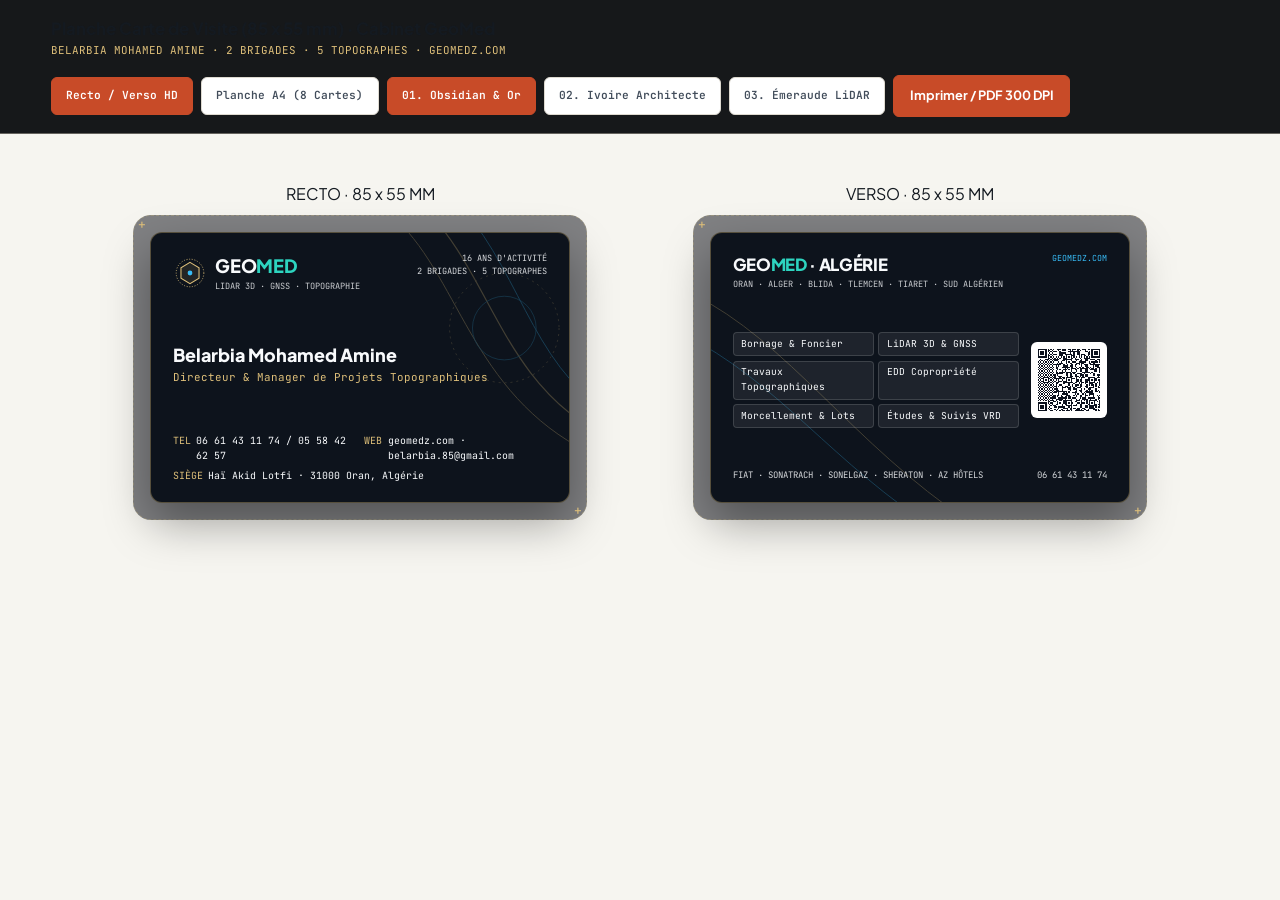
==== commit 1b0accbd: "Add corporate SVG emblems for major accounts and update director bio" ====
--- a/carte-de-visite.html
+++ b/carte-de-visite.html
@@ -1,4 +1,4 @@
-﻿<!DOCTYPE html>
+<!DOCTYPE html>
 <html lang="fr">
 <head>
   <meta charset="UTF-8">
@@ -220,7 +220,7 @@
 
               <div class="bcard-identity-center">
                 <div class="bcard-person-name">Belarbia Mohamed Amine</div>
-                <div class="bcard-person-role">Ingénieur Géomètre-Topographe &amp; Métreur</div>
+                <div class="bcard-person-role">Directeur &amp; Manager de Projets Topographiques</div>
               </div>
 
               <div class="bcard-footer-contacts">
--- a/styles.css
+++ b/styles.css
@@ -1,58 +1,49 @@
 /* ==========================================================================
    CABINET GEOMED · BUREAU D'ÉTUDES TOPOGRAPHIQUES, LIDAR 3D & GÉODÉSIE (ORAN)
-   Direction Artistique : Ingénierie BTP, Topographie Leica & Architecture Foncier
-   Palette : Pierre Technique (#F5F4EF), Ardoise Géodésique (#0E1722),
-             Vert Optique Leica (#0D7A5F / #10B981), Orange Balise BTP (#C84B28)
+   Identité Visuelle Unifiée : Clair Architectural & Plan Topographique Cadastral
+   Architecture Responsive Mobile/Tablette (iOS & Android App) + Moteur Interactif
    ========================================================================== */
 
 :root {
-  /* Surfaces claires (Papier topographique & pierre architecturale) */
-  --bg-paper: #f5f4ef;
-  --bg-paper-alt: #eceae2;
-  --bg-card-light: #ffffff;
-  --border-light: #d8d4c8;
-  --border-light-strong: #b8b2a2;
-
-  /* Surfaces sombres (Console instrumentale LiDAR / Géodésie) */
-  --bg-slate: #0e1722;
-  --bg-slate-elevated: #152232;
-  --bg-slate-card: #182738;
-  --border-dark: rgba(255, 255, 255, 0.12);
-  --border-dark-strong: rgba(16, 185, 129, 0.45);
-
-  /* Textes */
-  --ink-primary: #121820;
-  --ink-secondary: #3f4a59;
-  --ink-muted: #687382;
-  --text-on-dark: #f8fafc;
-  --text-on-dark-silver: #cbd5e1;
-  --text-on-dark-muted: #94a3b8;
-
-  /* Accents Métier BTP & Topographie */
+  --bg-page: #f6f5f0;
+  --bg-section-alt: #efede6;
+  --bg-card: #ffffff;
+  --bg-blueprint: #f9f8f3;
+
+  --border-subtle: #dedad0;
+  --border-strong: #c5bfb0;
+  --border-blueprint: #d5d0c3;
+
+  --ink-primary: #141a21;
+  --ink-secondary: #424d5b;
+  --ink-muted: #6c7786;
+
   --btp-orange: #c84b28;
-  --btp-orange-hover: #a93b1d;
-  --btp-orange-soft: rgba(200, 75, 40, 0.1);
-  --btp-amber: #d97706;
+  --btp-orange-hover: #a83a1b;
+  --btp-orange-soft: #fdf3ef;
 
   --leica-green: #0d7a5f;
-  --leica-emerald: #10b981;
-  --leica-green-soft: rgba(13, 122, 95, 0.1);
-
-  --cad-blue: #0284c7;
-  --cad-cyan: #38bdf8;
-
-  /* Typographie sérieuse et lisible */
+  --leica-green-hover: #095d48;
+  --leica-green-soft: #eef8f5;
+
+  --cad-blue: #0369a1;
+  --cad-water: #e0f2fe;
+
+  --gold: #dfc07a;
+  --cyan: #38bdf8;
+  --border-glass: rgba(197, 191, 176, 0.45);
+
   --font-sans: 'Plus Jakarta Sans', -apple-system, BlinkMacSystemFont, 'Segoe UI', Roboto, sans-serif;
-  --font-serif: 'Newsreader', Georgia, serif;
+  --font-display: 'Plus Jakarta Sans', -apple-system, BlinkMacSystemFont, sans-serif;
   --font-mono: 'JetBrains Mono', monospace;
 
-  /* Rayons & Ombres */
   --radius-sm: 6px;
   --radius-md: 10px;
   --radius-lg: 14px;
-  --shadow-card: 0 8px 24px rgba(18, 24, 32, 0.06);
-  --shadow-card-hover: 0 14px 32px rgba(18, 24, 32, 0.11);
-  --shadow-dark: 0 20px 45px rgba(0, 0, 0, 0.45);
+  --shadow-sm: 0 2px 8px rgba(20, 26, 33, 0.04);
+  --shadow-card: 0 8px 24px rgba(20, 26, 33, 0.06);
+  --shadow-hover: 0 14px 32px rgba(20, 26, 33, 0.11);
+  --safe-bottom: env(safe-area-inset-bottom, 0px);
 }
 
 *,
@@ -65,20 +56,24 @@
 
 html {
   scroll-behavior: smooth;
+  scroll-padding-top: 82px;
   font-size: 16px;
+  -webkit-text-size-adjust: 100%;
 }
 
 body {
-  background-color: var(--bg-paper);
+  background-color: var(--bg-page);
   color: var(--ink-primary);
   font-family: var(--font-sans);
   line-height: 1.55;
   -webkit-font-smoothing: antialiased;
   overflow-x: hidden;
+  -webkit-tap-highlight-color: rgba(13, 122, 95, 0.12);
 }
 
 img,
-svg {
+svg,
+canvas {
   display: block;
   max-width: 100%;
 }
@@ -97,19 +92,19 @@
 }
 
 .container {
-  width: min(1240px, 92vw);
+  width: min(1220px, 92dvw);
   margin-inline: auto;
 }
 
 /* ==========================================================================
-   1. BARRE TÉLÉMÉTRIQUE & HEADER STICKY (AVEC SHRINKING-HEADER-ON-SCROLL)
+   1. BARRE TÉLÉMÉTRIQUE LIVE & HEADER STICKY
    ========================================================================== */
 .top-telemetry-bar {
-  background: #e9e6dc;
-  border-bottom: 1px solid var(--border-light);
-  padding: 0.42rem 0;
-  font-family: var(--font-mono);
-  font-size: 0.68rem;
+  background: var(--bg-section-alt);
+  border-bottom: 1px solid var(--border-subtle);
+  padding: 0.36rem 0;
+  font-family: var(--font-mono);
+  font-size: 0.67rem;
   color: var(--ink-secondary);
 }
 
@@ -117,42 +112,83 @@
   display: flex;
   align-items: center;
   justify-content: space-between;
-  gap: 1rem;
+  gap: 0.75rem;
   flex-wrap: wrap;
 }
 
 .telemetry-pills {
   display: flex;
   align-items: center;
-  gap: 0.5rem;
+  gap: 0.45rem;
   flex-wrap: wrap;
 }
 
 .telemetry-chip {
-  padding: 0.15rem 0.5rem;
+  display: inline-flex;
+  align-items: center;
+  gap: 0.38rem;
+  padding: 0.16rem 0.52rem;
   border-radius: 4px;
-  background: var(--bg-card-light);
-  border: 1px solid var(--border-light);
+  background: var(--bg-card);
+  border: 1px solid var(--border-subtle);
   font-weight: 600;
   color: var(--ink-primary);
+  white-space: nowrap;
 }
 
 .telemetry-chip.highlight {
-  border-color: rgba(200, 75, 40, 0.4);
+  border-color: rgba(200, 75, 40, 0.38);
   color: var(--btp-orange);
-  background: #fff8f6;
+  background: var(--btp-orange-soft);
+}
+
+.telemetry-chip.rtk-live {
+  border-color: rgba(13, 122, 95, 0.35);
+  background: var(--leica-green-soft);
+  color: var(--leica-green);
+}
+
+.pulse-dot {
+  width: 7px;
+  height: 7px;
+  border-radius: 50%;
+  background: var(--leica-green);
+  display: inline-block;
+  position: relative;
+  flex-shrink: 0;
+}
+
+.pulse-dot::after {
+  content: "";
+  position: absolute;
+  inset: -3px;
+  border-radius: 50%;
+  border: 1.5px solid var(--leica-green);
+  animation: rtkPulse 1.8s infinite ease-out;
+}
+
+@keyframes rtkPulse {
+  0% {
+    transform: scale(0.8);
+    opacity: 0.9;
+  }
+  100% {
+    transform: scale(2.1);
+    opacity: 0;
+  }
 }
 
 .site-header {
   position: sticky;
   top: 0;
-  z-index: 1000;
-  height: 74px;
-  display: flex;
-  align-items: center;
-  background: rgba(245, 244, 239, 0.94);
+  z-index: 950;
+  height: 70px;
+  display: flex;
+  align-items: center;
+  background: rgba(246, 245, 240, 0.94);
   backdrop-filter: blur(12px);
-  border-bottom: 1px solid var(--border-light);
+  -webkit-backdrop-filter: blur(12px);
+  border-bottom: 1px solid var(--border-subtle);
   transition: height 0.2s ease, box-shadow 0.2s ease;
 }
 
@@ -165,12 +201,12 @@
 
   @keyframes shrinkHeader {
     from {
-      height: 74px;
-      box-shadow: 0 2px 10px rgba(18, 24, 32, 0.03);
+      height: 70px;
+      box-shadow: none;
     }
     to {
-      height: 60px;
-      box-shadow: 0 8px 24px rgba(18, 24, 32, 0.09);
+      height: 58px;
+      box-shadow: 0 6px 20px rgba(20, 26, 33, 0.08);
     }
   }
 }
@@ -179,26 +215,31 @@
   display: flex;
   align-items: center;
   justify-content: space-between;
-  gap: 1rem;
+  gap: 0.75rem;
 }
 
 .brand-lockup {
   display: flex;
   align-items: center;
-  gap: 0.7rem;
+  gap: 0.6rem;
   flex-shrink: 0;
 }
 
 .brand-mark-svg {
-  width: 38px;
-  height: 38px;
+  width: 36px;
+  height: 36px;
   flex-shrink: 0;
+  transition: transform 0.25s ease;
+}
+
+.brand-lockup:hover .brand-mark-svg {
+  transform: rotate(15deg) scale(1.04);
 }
 
 .brand-title {
   font-family: var(--font-sans);
   font-weight: 800;
-  font-size: 1.15rem;
+  font-size: 1.14rem;
   letter-spacing: -0.02em;
   color: var(--ink-primary);
   line-height: 1.05;
@@ -211,79 +252,367 @@
 .brand-sub {
   display: block;
   font-family: var(--font-mono);
-  font-size: 0.62rem;
+  font-size: 0.58rem;
   color: var(--ink-muted);
-  letter-spacing: 0.04em;
-  margin-top: 0.1rem;
+  letter-spacing: 0.03em;
+  margin-top: 0.08rem;
 }
 
 .main-nav {
   display: flex;
   align-items: center;
-  gap: 0.15rem;
+  gap: 0.18rem;
   flex-wrap: nowrap;
 }
 
 .nav-link {
-  padding: 0.4rem 0.68rem;
+  position: relative;
+  padding: 0.38rem 0.62rem;
   border-radius: var(--radius-sm);
-  font-size: 0.82rem;
+  font-size: 0.8rem;
   font-weight: 600;
   color: var(--ink-secondary);
   white-space: nowrap;
   transition: color 0.18s ease, background 0.18s ease;
 }
 
-.nav-link:hover {
-  color: var(--ink-primary);
-  background: rgba(18, 24, 32, 0.05);
+.nav-link:hover,
+.nav-link.active {
+  color: var(--ink-primary);
+  background: rgba(13, 122, 95, 0.08);
+}
+
+.nav-link.active {
+  color: var(--leica-green);
+  font-weight: 700;
+}
+
+.nav-link.active::after {
+  content: "";
+  position: absolute;
+  left: 0.62rem;
+  right: 0.62rem;
+  bottom: 2px;
+  height: 2px;
+  border-radius: 2px;
+  background: var(--leica-green);
 }
 
 .header-actions {
   display: flex;
   align-items: center;
-  gap: 0.55rem;
+  gap: 0.45rem;
   flex-shrink: 0;
 }
 
-.live-pill {
+.drawer-trigger-btn {
+  display: none;
+  align-items: center;
+  justify-content: center;
+  gap: 0.4rem;
+  min-height: 42px;
+  padding: 0.45rem 0.72rem;
+  border-radius: var(--radius-sm);
+  background: var(--bg-card);
+  border: 1px solid var(--border-strong);
+  font-family: var(--font-mono);
+  font-size: 0.72rem;
+  font-weight: 700;
+  color: var(--ink-primary);
+  cursor: pointer;
+  transition: background 0.16s ease, border-color 0.16s ease;
+}
+
+.drawer-trigger-btn:hover,
+.drawer-trigger-btn:active {
+  background: var(--bg-section-alt);
+  border-color: var(--ink-primary);
+}
+
+/* ==========================================================================
+   NAVIGATION DRAWER NATIF (POPOVER MANUAL + SCROLL SNAP)
+   ========================================================================== */
+.Drawer {
+  --drawer-width: min(22em, 84dvw);
+  --drawer-backdrop: 0;
+  position: fixed;
+  inset: 0;
+  width: 100%;
+  height: 100%;
+  background: transparent;
+  border: 0;
+  overflow: visible;
+  z-index: 1200;
+}
+
+.Drawer:not(:popover-open):not(.is-open-fallback) {
+  display: none;
+}
+
+.Drawer::backdrop {
+  background: #141a21;
+  opacity: calc(var(--drawer-backdrop) * 0.55);
+}
+
+.Drawer-scroller {
+  position: relative;
+  display: grid;
+  grid-template-columns: var(--drawer-width) 100%;
+  width: 100%;
+  height: 100%;
+  overflow-x: scroll;
+  overscroll-behavior: none;
+  scrollbar-width: none;
+  scroll-snap-type: x mandatory;
+}
+
+.Drawer-scroller::-webkit-scrollbar {
+  display: none;
+}
+
+@media (prefers-reduced-motion: no-preference) {
+  .Drawer-scroller {
+    scroll-behavior: smooth;
+  }
+}
+
+.Drawer-scroller::after {
+  content: "";
+  scroll-snap-align: end;
+  scroll-initial-target: nearest;
+}
+
+.Drawer-sheet {
+  display: grid;
+  grid-template-rows: auto 1fr auto;
+  height: 100svh;
+  background: var(--bg-page);
+  color: var(--ink-primary);
+  border-right: 1px solid var(--border-strong);
+  box-shadow: 16px 0 40px rgba(20, 26, 33, 0.22);
+  overflow-y: auto;
+  scroll-snap-align: start;
+  scrollbar-width: none;
+  padding: 1.1rem 1.15rem calc(1.25rem + var(--safe-bottom));
+  outline: none;
+}
+
+@supports (animation-timeline: scroll()) {
+  .Drawer {
+    timeline-scope: --drawer-fade;
+    animation: fade-drawer-backdrop linear both;
+    animation-timeline: --drawer-fade;
+  }
+
+  .Drawer-scroller {
+    scroll-timeline: --drawer-fade x;
+  }
+
+  @property --drawer-backdrop {
+    syntax: '<number>';
+    inherits: true;
+    initial-value: 0;
+  }
+
+  @keyframes fade-drawer-backdrop {
+    0% {
+      --drawer-backdrop: 1;
+    }
+    100% {
+      --drawer-backdrop: 0;
+    }
+  }
+}
+
+.drawer-header {
+  display: flex;
+  align-items: center;
+  justify-content: space-between;
+  gap: 0.75rem;
+  padding-bottom: 0.9rem;
+  border-bottom: 1px solid var(--border-subtle);
+}
+
+.drawer-close-btn {
+  min-width: 40px;
+  min-height: 40px;
+  border-radius: var(--radius-sm);
+  border: 1px solid var(--border-strong);
+  background: var(--bg-card);
   display: inline-flex;
   align-items: center;
-  gap: 0.4rem;
-  padding: 0.32rem 0.65rem;
+  justify-content: center;
+  font-family: var(--font-mono);
+  font-size: 0.85rem;
+  font-weight: 700;
+  cursor: pointer;
+}
+
+.drawer-status-card {
+  margin-top: 0.85rem;
+  padding: 0.7rem 0.8rem;
+  border-radius: var(--radius-md);
+  background: var(--leica-green-soft);
+  border: 1px solid rgba(13, 122, 95, 0.28);
+  display: flex;
+  align-items: center;
+  gap: 0.6rem;
+  font-family: var(--font-mono);
+  font-size: 0.68rem;
+  color: var(--leica-green);
+  font-weight: 700;
+}
+
+.drawer-nav-list {
+  list-style: none;
+  margin-block: 0.9rem;
+  display: flex;
+  flex-direction: column;
+  gap: 0.38rem;
+}
+
+.drawer-nav-item {
+  display: flex;
+  align-items: center;
+  justify-content: space-between;
+  padding: 0.72rem 0.85rem;
+  border-radius: var(--radius-md);
+  background: var(--bg-card);
+  border: 1px solid var(--border-subtle);
+  font-weight: 700;
+  font-size: 0.86rem;
+  color: var(--ink-primary);
+  transition: border-color 0.16s ease, transform 0.16s ease;
+}
+
+.drawer-nav-item:hover,
+.drawer-nav-item:active {
+  border-color: var(--btp-orange);
+  transform: translateX(2px);
+}
+
+.drawer-nav-item small {
+  display: block;
+  font-family: var(--font-mono);
+  font-size: 0.62rem;
+  font-weight: 600;
+  color: var(--ink-muted);
+}
+
+.drawer-nav-code {
+  font-family: var(--font-mono);
+  font-size: 0.66rem;
+  font-weight: 700;
+  color: var(--btp-orange);
+  background: var(--btp-orange-soft);
+  padding: 0.18rem 0.45rem;
+  border-radius: 4px;
+}
+
+.drawer-footer-actions {
+  padding-top: 0.85rem;
+  border-top: 1px solid var(--border-subtle);
+  display: grid;
+  grid-template-columns: 1fr 1fr;
+  gap: 0.5rem;
+}
+
+.drawer-footer-actions .full-span {
+  grid-column: span 2;
+}
+
+/* ==========================================================================
+   BARRE D'APPLICATION MOBILE FIXE EN BAS (ANDROID & IOS DOCK)
+   ========================================================================== */
+.mobile-bottom-nav {
+  display: none;
+  position: fixed;
+  left: 0;
+  right: 0;
+  bottom: 0;
+  z-index: 940;
+  background: rgba(255, 255, 255, 0.95);
+  backdrop-filter: blur(16px);
+  -webkit-backdrop-filter: blur(16px);
+  border-top: 1px solid var(--border-strong);
+  box-shadow: 0 -6px 24px rgba(20, 26, 33, 0.08);
+  padding: 0.35rem 0.5rem calc(0.35rem + var(--safe-bottom));
+}
+
+.mobile-bottom-nav-inner {
+  display: grid;
+  grid-template-columns: repeat(5, 1fr);
+  gap: 0.25rem;
+  max-width: 560px;
+  margin-inline: auto;
+}
+
+.bottom-tab {
+  display: flex;
+  flex-direction: column;
+  align-items: center;
+  justify-content: center;
+  gap: 0.18rem;
+  min-height: 48px;
+  padding: 0.25rem 0.2rem;
   border-radius: var(--radius-sm);
+  font-family: var(--font-sans);
+  font-size: 0.64rem;
+  font-weight: 700;
+  color: var(--ink-muted);
+  text-align: center;
+  transition: color 0.16s ease, background 0.16s ease, transform 0.15s ease;
+}
+
+.bottom-tab svg {
+  width: 19px;
+  height: 19px;
+  stroke-width: 2.1;
+  transition: transform 0.18s ease;
+}
+
+.bottom-tab.active {
+  color: var(--leica-green);
   background: var(--leica-green-soft);
-  border: 1px solid rgba(13, 122, 95, 0.3);
-  font-family: var(--font-mono);
-  font-size: 0.66rem;
-  font-weight: 700;
-  color: var(--leica-green);
-  white-space: nowrap;
-}
-
-.live-dot {
-  width: 7px;
-  height: 7px;
-  border-radius: 50%;
-  background: var(--leica-emerald);
+}
+
+.bottom-tab.active svg {
+  transform: translateY(-1px);
+}
+
+.bottom-tab.cta-tab {
+  background: var(--btp-orange);
+  color: #ffffff;
+  border-radius: var(--radius-md);
+  box-shadow: 0 4px 12px rgba(200, 75, 40, 0.3);
+}
+
+.bottom-tab.cta-tab.active {
+  background: var(--btp-orange-hover);
+  color: #ffffff;
 }
 
 /* ==========================================================================
-   BOUTONS SYSTÈME
+   BOUTONS
    ========================================================================== */
 .btn {
   display: inline-flex;
   align-items: center;
   justify-content: center;
-  gap: 0.45rem;
-  padding: 0.62rem 1.05rem;
+  gap: 0.42rem;
+  min-height: 42px;
+  padding: 0.56rem 0.98rem;
   border-radius: var(--radius-sm);
-  font-size: 0.82rem;
+  font-size: 0.8rem;
   font-weight: 700;
   border: 1px solid transparent;
   cursor: pointer;
   white-space: nowrap;
-  transition: all 0.18s ease;
+  transition: transform 0.16s ease, background 0.18s ease, border-color 0.18s ease, box-shadow 0.18s ease;
+}
+
+.btn:active {
+  transform: scale(0.98);
 }
 
 .btn-primary,
@@ -297,68 +626,69 @@
 .btn-gold:hover {
   background: var(--btp-orange-hover);
   border-color: var(--btp-orange-hover);
-}
-
-.btn-outline,
-.btn-glass {
-  background: var(--bg-card-light);
-  color: var(--ink-primary);
-  border-color: var(--border-light-strong);
-}
-
-.btn-outline:hover,
-.btn-glass:hover {
+  box-shadow: 0 6px 16px rgba(200, 75, 40, 0.24);
+}
+
+.btn-outline {
+  background: var(--bg-card);
+  color: var(--ink-primary);
+  border-color: var(--border-strong);
+}
+
+.btn-outline:hover {
+  background: var(--bg-section-alt);
   border-color: var(--ink-primary);
-  background: var(--bg-paper-alt);
 }
 
 .btn-leica,
-.btn-cyan {
+.btn-teal {
   background: var(--leica-green);
   color: #ffffff;
   border-color: var(--leica-green);
 }
 
 .btn-leica:hover,
-.btn-cyan:hover {
-  background: #095e49;
+.btn-teal:hover {
+  background: var(--leica-green-hover);
+  box-shadow: 0 6px 16px rgba(13, 122, 95, 0.24);
 }
 
 .btn-phone-chip {
   font-family: var(--font-mono);
-  font-size: 0.76rem;
-  padding: 0.48rem 0.78rem;
-  background: var(--bg-card-light);
-  border: 1px solid var(--border-light-strong);
+  font-size: 0.74rem;
+  padding: 0.48rem 0.74rem;
+  background: var(--bg-card);
+  border: 1px solid var(--border-strong);
   color: var(--ink-primary);
 }
 
 /* ==========================================================================
-   2. HERO ARCHITECTURAL & PREUVES DE TERRAIN (2 COLONNES)
+   2. HERO + CONSOLE TOPOGRAPHIQUE 3D INTERACTIVE & MOSAÏQUE
    ========================================================================== */
 .hero-section {
-  padding: 2.75rem 0 3.25rem;
-  border-bottom: 1px solid var(--border-light);
+  padding: 2.25rem 0 2.85rem;
+  border-bottom: 1px solid var(--border-subtle);
+  container-type: inline-size;
 }
 
 .hero-grid {
   display: grid;
-  grid-template-columns: 1.08fr 0.92fr;
-  gap: 2.5rem;
+  grid-template-columns: 1.04fr 0.96fr;
+  gap: 2rem;
   align-items: start;
 }
 
 .eyebrow-tag {
   display: inline-flex;
   align-items: center;
-  gap: 0.45rem;
-  font-family: var(--font-mono);
-  font-size: 0.7rem;
+  gap: 0.42rem;
+  font-family: var(--font-mono);
+  font-size: 0.68rem;
   font-weight: 700;
   text-transform: uppercase;
-  letter-spacing: 0.06em;
+  letter-spacing: 0.05em;
   color: var(--btp-orange);
-  margin-bottom: 0.85rem;
+  margin-bottom: 0.75rem;
 }
 
 .eyebrow-tag::before {
@@ -367,16 +697,17 @@
   height: 7px;
   border-radius: 50%;
   background: var(--btp-orange);
+  box-shadow: 0 0 0 3px rgba(200, 75, 40, 0.18);
 }
 
 .hero-display-title {
   font-family: var(--font-sans);
   font-weight: 800;
-  font-size: clamp(1.85rem, 2.8vw, 2.55rem);
+  font-size: clamp(1.68rem, 1.1rem + 2.1vw, 2.42rem);
   line-height: 1.14;
-  letter-spacing: -0.028em;
-  color: var(--ink-primary);
-  margin-bottom: 1rem;
+  letter-spacing: -0.025em;
+  color: var(--ink-primary);
+  margin-bottom: 0.85rem;
 }
 
 .hero-display-title span {
@@ -384,92 +715,222 @@
 }
 
 .hero-subtitle {
-  font-size: 0.96rem;
+  font-size: clamp(0.88rem, 0.84rem + 0.25vw, 0.95rem);
   color: var(--ink-secondary);
-  line-height: 1.62;
-  margin-bottom: 1.35rem;
+  line-height: 1.58;
+  margin-bottom: 1.25rem;
 }
 
 .hero-cta-row {
   display: flex;
   flex-wrap: wrap;
-  gap: 0.65rem;
-  margin-bottom: 1.65rem;
+  gap: 0.55rem;
+  margin-bottom: 1.4rem;
 }
 
 .hero-kpi-grid {
   display: grid;
   grid-template-columns: repeat(2, 1fr);
-  gap: 0.75rem;
+  gap: 0.7rem;
 }
 
 .hero-kpi-card {
-  background: var(--bg-card-light);
-  border: 1px solid var(--border-light);
+  background: var(--bg-card);
+  border: 1px solid var(--border-subtle);
   border-radius: var(--radius-md);
-  padding: 0.9rem 1rem;
+  padding: 0.85rem 0.95rem;
+  box-shadow: var(--shadow-sm);
+  position: relative;
+  overflow: hidden;
+  transition: transform 0.2s ease, border-color 0.2s ease, box-shadow 0.2s ease;
+}
+
+.hero-kpi-card::before {
+  content: "";
+  position: absolute;
+  top: 0;
+  left: 0;
+  width: 3px;
+  height: 100%;
+  background: var(--leica-green);
+  opacity: 0.75;
+}
+
+.hero-kpi-card:nth-child(odd)::before {
+  background: var(--btp-orange);
+}
+
+.hero-kpi-card:hover {
+  transform: translateY(-2px);
+  border-color: var(--border-strong);
   box-shadow: var(--shadow-card);
 }
 
 .hero-kpi-value {
-  font-family: var(--font-sans);
   font-weight: 800;
-  font-size: 1.05rem;
-  color: var(--ink-primary);
-  margin-bottom: 0.15rem;
+  font-size: 1.02rem;
+  color: var(--ink-primary);
+  margin-bottom: 0.1rem;
 }
 
 .hero-kpi-code {
   font-family: var(--font-mono);
+  font-size: 0.62rem;
+  font-weight: 700;
+  text-transform: uppercase;
+  letter-spacing: 0.04em;
+  color: var(--leica-green);
+  margin-bottom: 0.25rem;
+}
+
+.hero-kpi-desc {
+  font-size: 0.76rem;
+  color: var(--ink-secondary);
+  line-height: 1.4;
+}
+
+/* Console Géodésique Interactive (Fond Plan Clair Cadastral) */
+.hero-right-stack {
+  display: flex;
+  flex-direction: column;
+  gap: 0.85rem;
+}
+
+.topo-console-card {
+  background: var(--bg-card);
+  border: 1px solid var(--border-strong);
+  border-radius: var(--radius-lg);
+  overflow: hidden;
+  box-shadow: var(--shadow-card);
+}
+
+.console-toolbar {
+  display: flex;
+  align-items: center;
+  justify-content: space-between;
+  gap: 0.5rem;
+  padding: 0.6rem 0.8rem;
+  background: var(--bg-section-alt);
+  border-bottom: 1px solid var(--border-subtle);
+  flex-wrap: wrap;
+}
+
+.console-title-badge {
+  display: inline-flex;
+  align-items: center;
+  gap: 0.4rem;
+  font-family: var(--font-mono);
   font-size: 0.64rem;
   font-weight: 700;
+  color: var(--ink-primary);
+}
+
+.console-mode-group {
+  display: inline-flex;
+  background: var(--bg-card);
+  padding: 0.15rem;
+  border-radius: var(--radius-sm);
+  border: 1px solid var(--border-subtle);
+  gap: 0.15rem;
+}
+
+.console-mode-btn {
+  padding: 0.28rem 0.58rem;
+  border-radius: 4px;
+  border: 0;
+  background: transparent;
+  font-family: var(--font-mono);
+  font-size: 0.64rem;
+  font-weight: 700;
+  color: var(--ink-secondary);
+  cursor: pointer;
+  transition: all 0.15s ease;
+}
+
+.console-mode-btn.active {
+  background: var(--leica-green);
+  color: #ffffff;
+}
+
+.console-stage {
+  position: relative;
+  height: 225px;
+  background: var(--bg-blueprint);
+  cursor: crosshair;
+  touch-action: pan-y;
+  overflow: hidden;
+}
+
+.console-stage canvas {
+  width: 100%;
+  height: 100%;
+  display: block;
+}
+
+.console-hint-pill {
+  position: absolute;
+  top: 0.5rem;
+  right: 0.6rem;
+  padding: 0.18rem 0.5rem;
+  border-radius: 4px;
+  background: rgba(255, 255, 255, 0.92);
+  border: 1px solid var(--border-subtle);
+  font-family: var(--font-mono);
+  font-size: 0.58rem;
+  font-weight: 600;
+  color: var(--ink-secondary);
+  pointer-events: none;
+}
+
+.console-hud-footer {
+  display: grid;
+  grid-template-columns: 1.5fr 1fr 1fr 0.9fr;
+  gap: 0.4rem;
+  padding: 0.5rem 0.75rem;
+  background: var(--bg-card);
+  border-top: 1px solid var(--border-subtle);
+  font-family: var(--font-mono);
+  font-size: 0.62rem;
+}
+
+.hud-metric small {
+  display: block;
+  font-size: 0.54rem;
+  color: var(--ink-muted);
   text-transform: uppercase;
-  letter-spacing: 0.05em;
-  color: var(--btp-orange);
-  margin-bottom: 0.3rem;
-}
-
-.hero-kpi-desc {
-  font-size: 0.78rem;
-  color: var(--ink-secondary);
-  line-height: 1.42;
-}
-
-/* Colonne droite Hero : Mosaïque Photo Chantiers */
+}
+
+.hud-metric strong {
+  color: var(--ink-primary);
+  font-weight: 700;
+}
+
 .hero-photo-mosaic {
   display: grid;
-  grid-template-columns: 1fr 1fr;
-  gap: 0.85rem;
+  grid-template-columns: repeat(3, 1fr);
+  gap: 0.65rem;
 }
 
 .hero-photo-card {
-  background: var(--bg-card-light);
-  border: 1px solid var(--border-light);
+  background: var(--bg-card);
+  border: 1px solid var(--border-subtle);
   border-radius: var(--radius-md);
   overflow: hidden;
-  box-shadow: var(--shadow-card);
+  box-shadow: var(--shadow-sm);
   cursor: zoom-in;
-  transition: transform 0.22s ease, box-shadow 0.22s ease;
+  transition: transform 0.2s ease, box-shadow 0.2s ease, border-color 0.2s ease;
 }
 
 .hero-photo-card:hover {
   transform: translateY(-3px);
-  box-shadow: var(--shadow-card-hover);
-}
-
-.hero-photo-card.featured {
-  grid-column: span 2;
-}
-
-.hero-photo-card.featured .hero-photo-img-wrap {
-  height: 255px;
+  box-shadow: var(--shadow-hover);
+  border-color: var(--btp-orange);
 }
 
 .hero-photo-img-wrap {
-  height: 165px;
+  aspect-ratio: 16 / 10;
   overflow: hidden;
-  position: relative;
-  background: #0e1722;
+  background: #e5e2d9;
 }
 
 .hero-photo-img-wrap img {
@@ -477,69 +938,75 @@
   height: 100%;
   object-fit: cover;
   object-position: center;
+  transition: transform 0.35s ease;
+}
+
+.hero-photo-card:hover .hero-photo-img-wrap img {
+  transform: scale(1.05);
 }
 
 .hero-photo-meta {
-  padding: 0.55rem 0.75rem;
-  display: flex;
-  align-items: center;
-  justify-content: space-between;
-  gap: 0.5rem;
-  font-family: var(--font-mono);
-  font-size: 0.64rem;
-  background: var(--bg-card-light);
-  border-top: 1px solid var(--border-light);
+  padding: 0.42rem 0.55rem;
+  display: flex;
+  flex-direction: column;
+  gap: 0.1rem;
+  font-family: var(--font-mono);
+  font-size: 0.58rem;
+  background: var(--bg-card);
+  border-top: 1px solid var(--border-subtle);
 }
 
 .hero-photo-meta strong {
   color: var(--ink-primary);
   font-weight: 700;
+  white-space: nowrap;
+  overflow: hidden;
+  text-overflow: ellipsis;
 }
 
 .hero-photo-meta span {
   color: var(--btp-orange);
-  font-weight: 600;
+  font-weight: 700;
 }
 
 /* ==========================================================================
-   SECTIONS GÉNÉRALES (CLAIRES & SOMBRES TECHNIQUES)
+   SECTIONS UNIFIÉES CLAIRES
    ========================================================================== */
 .section {
-  padding: 3.75rem 0;
-  border-bottom: 1px solid var(--border-light);
-}
-
-.section-dark {
-  background: var(--bg-slate);
-  color: var(--text-on-dark);
-  border-bottom: 1px solid var(--border-dark);
+  padding: 3.25rem 0;
+  border-bottom: 1px solid var(--border-subtle);
+  container-type: inline-size;
+}
+
+.section-alt {
+  background: var(--bg-section-alt);
 }
 
 .section-head {
-  max-width: 760px;
-  margin-bottom: 2rem;
+  max-width: 720px;
+  margin-bottom: 1.65rem;
 }
 
 .section-head-split {
   display: flex;
   align-items: flex-end;
   justify-content: space-between;
-  gap: 1.5rem;
+  gap: 1.25rem;
   flex-wrap: wrap;
-  margin-bottom: 2rem;
+  margin-bottom: 1.65rem;
 }
 
 .section-eyebrow {
   display: inline-flex;
   align-items: center;
-  gap: 0.45rem;
-  font-family: var(--font-mono);
-  font-size: 0.68rem;
+  gap: 0.4rem;
+  font-family: var(--font-mono);
+  font-size: 0.66rem;
   font-weight: 700;
   text-transform: uppercase;
-  letter-spacing: 0.06em;
+  letter-spacing: 0.05em;
   color: var(--btp-orange);
-  margin-bottom: 0.45rem;
+  margin-bottom: 0.4rem;
 }
 
 .section-eyebrow::before {
@@ -547,153 +1014,236 @@
   width: 6px;
   height: 6px;
   border-radius: 50%;
-  background: currentColor;
-}
-
-.section-dark .section-eyebrow {
-  color: var(--leica-emerald);
+  background: var(--btp-orange);
 }
 
 .section-title {
-  font-family: var(--font-sans);
   font-weight: 800;
-  font-size: clamp(1.45rem, 2.2vw, 1.95rem);
+  font-size: clamp(1.35rem, 1rem + 1.4vw, 1.84rem);
   line-height: 1.18;
-  letter-spacing: -0.022em;
-  color: var(--ink-primary);
-  margin-bottom: 0.55rem;
-}
-
-.section-dark .section-title {
-  color: var(--text-on-dark);
+  letter-spacing: -0.02em;
+  color: var(--ink-primary);
+  margin-bottom: 0.45rem;
 }
 
 .section-sub {
-  font-size: 0.92rem;
+  font-size: 0.88rem;
   color: var(--ink-secondary);
-  line-height: 1.58;
-}
-
-.section-dark .section-sub {
-  color: var(--text-on-dark-silver);
+  line-height: 1.55;
 }
 
 /* ==========================================================================
-   3. COUVERTURE NATIONALE (CARTE ALGÉRIE DOUBLE CADRAGE) & 2 BRIGADES
+   3. TERRITOIRE INTERACTIF & ORGANISATION 2 BRIGADES
    ========================================================================== */
-.apple-bento-asymmetric {
+.bento-2col-asymmetric {
   display: grid;
-  grid-template-columns: 1.32fr 0.68fr;
-  gap: 1.25rem;
-  margin-bottom: 1.5rem;
-}
-
-.bento-feature-box {
-  background: var(--bg-card-light);
-  border: 1px solid var(--border-light);
+  grid-template-columns: 1.28fr 0.72fr;
+  gap: 1.15rem;
+}
+
+.bento-card {
+  background: var(--bg-card);
+  border: 1px solid var(--border-subtle);
   border-radius: var(--radius-lg);
-  padding: 1.4rem;
+  padding: 1.3rem;
   box-shadow: var(--shadow-card);
   display: flex;
   flex-direction: column;
   justify-content: space-between;
 }
 
-.visual-card-top-meta {
+.card-meta-top {
   display: flex;
   align-items: center;
   justify-content: space-between;
   gap: 0.5rem;
-  margin-bottom: 0.65rem;
-}
-
-.visual-pill-code {
-  font-family: var(--font-mono);
-  font-size: 0.66rem;
-  font-weight: 700;
-  letter-spacing: 0.05em;
+  margin-bottom: 0.55rem;
+  flex-wrap: wrap;
+}
+
+.meta-code {
+  font-family: var(--font-mono);
+  font-size: 0.64rem;
+  font-weight: 700;
+  letter-spacing: 0.04em;
   text-transform: uppercase;
   color: var(--ink-muted);
 }
 
-.section-dark .visual-pill-code {
-  color: var(--text-on-dark-muted);
-}
-
-.visual-pill-spec {
-  font-family: var(--font-mono);
-  font-size: 0.64rem;
-  font-weight: 700;
-  padding: 0.18rem 0.52rem;
+.meta-badge-green {
+  font-family: var(--font-mono);
+  font-size: 0.62rem;
+  font-weight: 700;
+  padding: 0.16rem 0.5rem;
   border-radius: 4px;
   background: var(--leica-green-soft);
-  border: 1px solid rgba(13, 122, 95, 0.3);
+  border: 1px solid rgba(13, 122, 95, 0.28);
   color: var(--leica-green);
 }
 
-.section-dark .visual-pill-spec {
-  background: rgba(16, 185, 129, 0.14);
-  border-color: rgba(16, 185, 129, 0.4);
-  color: var(--leica-emerald);
-}
-
-.visual-card-title {
-  font-family: var(--font-sans);
+.meta-badge-orange {
+  font-family: var(--font-mono);
+  font-size: 0.62rem;
+  font-weight: 700;
+  padding: 0.16rem 0.5rem;
+  border-radius: 4px;
+  background: var(--btp-orange-soft);
+  border: 1px solid rgba(200, 75, 40, 0.3);
+  color: var(--btp-orange);
+}
+
+.card-title {
   font-weight: 800;
-  font-size: 1.12rem;
+  font-size: 1.06rem;
   line-height: 1.28;
   letter-spacing: -0.015em;
   color: var(--ink-primary);
-  margin-bottom: 0.45rem;
-}
-
-.section-dark .visual-card-title {
-  color: var(--text-on-dark);
-}
-
-.visual-card-caption {
-  font-size: 0.85rem;
+  margin-bottom: 0.35rem;
+}
+
+.card-desc {
+  font-size: 0.82rem;
   color: var(--ink-secondary);
-  line-height: 1.52;
-}
-
-.section-dark .visual-card-caption {
-  color: var(--text-on-dark-silver);
-}
-
-.algeria-map-stage {
+  line-height: 1.5;
+}
+
+/* Sélecteur de cadrage cartographique (idéal sur mobile & tablette) */
+.map-view-bar {
+  display: flex;
+  align-items: center;
+  justify-content: space-between;
+  gap: 0.5rem;
+  margin-top: 0.6rem;
+  flex-wrap: wrap;
+}
+
+.map-zoom-tabs {
+  display: inline-flex;
+  background: var(--bg-page);
+  padding: 0.18rem;
+  border-radius: var(--radius-sm);
+  border: 1px solid var(--border-subtle);
+  gap: 0.18rem;
+}
+
+.map-zoom-btn {
+  padding: 0.3rem 0.62rem;
+  border: 0;
+  border-radius: 4px;
+  background: transparent;
+  font-family: var(--font-mono);
+  font-size: 0.64rem;
+  font-weight: 700;
+  color: var(--ink-secondary);
+  cursor: pointer;
+  transition: all 0.16s ease;
+}
+
+.map-zoom-btn.active {
+  background: var(--ink-primary);
+  color: #ffffff;
+}
+
+.blueprint-stage {
   width: 100%;
-  background: #0d1622;
-  border: 1px solid #1e2f45;
+  background: var(--bg-blueprint);
+  border: 1px solid var(--border-blueprint);
   border-radius: var(--radius-md);
-  margin-block: 0.85rem;
-  padding: 0.6rem;
+  margin-block: 0.65rem;
+  padding: 0.45rem;
   overflow: hidden;
-}
-
-.algeria-map-stage svg {
+  position: relative;
+}
+
+.blueprint-stage svg {
   width: 100%;
   height: auto;
+  transition: viewBox 0.35s ease;
+}
+
+/* Animations SVG Géodésiques & CAD */
+@media (prefers-reduced-motion: no-preference) {
+  .svg-laser-line {
+    stroke-dasharray: 5 3;
+    animation: laserFlow 14s linear infinite;
+  }
+
+  .svg-radar-ring {
+    transform-box: fill-box;
+    transform-origin: center;
+    animation: svgPulseRing 2.4s ease-out infinite;
+  }
+
+  .svg-scan-beam {
+    animation: svgSweepY 4.5s ease-in-out infinite alternate;
+  }
+
+  @keyframes laserFlow {
+    to {
+      stroke-dashoffset: -120;
+    }
+  }
+
+  @keyframes svgPulseRing {
+    0% {
+      transform: scale(0.75);
+      opacity: 0.9;
+    }
+    100% {
+      transform: scale(1.75);
+      opacity: 0;
+    }
+  }
+
+  @keyframes svgSweepY {
+    0% {
+      transform: translateY(-18px);
+    }
+    100% {
+      transform: translateY(22px);
+    }
+  }
+}
+
+.map-node-group {
+  cursor: pointer;
+  transition: opacity 0.2s ease;
+}
+
+.map-node-group:hover circle {
+  r: 6.5px;
 }
 
 .wilaya-pills-strip {
   display: flex;
   flex-wrap: wrap;
-  gap: 0.4rem;
+  gap: 0.38rem;
+  margin-bottom: 0.65rem;
 }
 
 .wilaya-pill {
   font-family: var(--font-mono);
-  font-size: 0.68rem;
+  font-size: 0.66rem;
   font-weight: 600;
-  padding: 0.24rem 0.6rem;
-  border-radius: 5px;
-  background: var(--bg-paper);
-  border: 1px solid var(--border-light);
+  padding: 0.34rem 0.65rem;
+  border-radius: 4px;
+  background: var(--bg-page);
+  border: 1px solid var(--border-subtle);
   color: var(--ink-primary);
   display: inline-flex;
   align-items: center;
   gap: 0.35rem;
+  cursor: pointer;
+  transition: all 0.16s ease;
+}
+
+.wilaya-pill:hover,
+.wilaya-pill.active {
+  border-color: var(--leica-green);
+  background: var(--leica-green-soft);
+  color: var(--leica-green);
+  font-weight: 700;
+  transform: translateY(-1px);
 }
 
 .wilaya-pill i {
@@ -704,10 +1254,19 @@
 }
 
 .wilaya-pill.hq {
-  background: #fff5f2;
-  border-color: rgba(200, 75, 40, 0.45);
+  background: var(--btp-orange-soft);
+  border-color: rgba(200, 75, 40, 0.4);
   color: var(--btp-orange);
   font-weight: 700;
+}
+
+.wilaya-pill.hq.active {
+  background: var(--btp-orange);
+  color: #ffffff;
+}
+
+.wilaya-pill.hq.active i {
+  background: #ffffff;
 }
 
 .wilaya-pill.hq i {
@@ -718,212 +1277,156 @@
   background: var(--cad-blue);
 }
 
-.organigramme-stage {
-  width: 100%;
-  background: #0d1622;
-  border: 1px solid #1e2f45;
+.wilaya-live-readout {
+  display: flex;
+  align-items: center;
+  justify-content: space-between;
+  gap: 0.75rem;
+  flex-wrap: wrap;
+  padding: 0.65rem 0.85rem;
   border-radius: var(--radius-md);
-  padding: 0.65rem;
-  margin-block: 0.75rem;
-}
-
-.organigramme-stage svg {
-  width: 100%;
-  height: auto;
-}
-
-.visual-micro-tags {
-  display: flex;
-  flex-wrap: wrap;
-  gap: 0.38rem;
-  margin-top: 0.85rem;
-}
-
-.visual-micro-tags span {
-  font-family: var(--font-mono);
-  font-size: 0.65rem;
-  font-weight: 600;
-  padding: 0.2rem 0.52rem;
-  border-radius: 4px;
-  background: var(--bg-paper);
-  border: 1px solid var(--border-light);
+  background: var(--bg-page);
+  border: 1px solid var(--border-strong);
+  font-size: 0.76rem;
+}
+
+.wilaya-live-readout strong {
+  font-family: var(--font-mono);
+  color: var(--ink-primary);
+  font-size: 0.74rem;
+}
+
+.wilaya-live-readout span {
   color: var(--ink-secondary);
 }
 
-.section-dark .visual-micro-tags span {
-  background: rgba(255, 255, 255, 0.05);
-  border-color: rgba(255, 255, 255, 0.12);
-  color: var(--text-on-dark-silver);
-}
-
 /* ==========================================================================
-   4. CHAÎNE MÉTROLOGIQUE LIDAR 3D · GNSS RTK · STATION 1" (CONSOLE + 3 CARTES)
+   4. LES 6 PRESTATIONS TOPOGRAPHIQUES (PLANS CAD ANIMÉS & INTERACTIFS)
    ========================================================================== */
-.hero-stage-frame {
-  background: #091019;
-  border: 1px solid rgba(255, 255, 255, 0.14);
-  border-radius: var(--radius-lg);
-  overflow: hidden;
-  box-shadow: var(--shadow-dark);
-  margin-bottom: 1.5rem;
-}
-
-.stage-toolbar {
-  display: flex;
-  align-items: center;
-  justify-content: space-between;
-  gap: 1rem;
-  padding: 0.75rem 1.15rem;
-  background: #101b29;
-  border-bottom: 1px solid rgba(255, 255, 255, 0.1);
-  flex-wrap: wrap;
-}
-
-.stage-dots {
-  display: flex;
-  align-items: center;
-  gap: 0.4rem;
-  font-family: var(--font-mono);
-  font-size: 0.68rem;
-  color: var(--text-on-dark-silver);
-}
-
-.stage-dots i {
-  width: 8px;
-  height: 8px;
-  border-radius: 50%;
-}
-
-.mode-pills {
-  display: flex;
-  gap: 0.35rem;
-  flex-wrap: wrap;
-}
-
-.mode-pill {
-  padding: 0.34rem 0.72rem;
-  border-radius: 5px;
-  background: rgba(255, 255, 255, 0.05);
-  border: 1px solid rgba(255, 255, 255, 0.12);
-  font-family: var(--font-mono);
-  font-size: 0.68rem;
-  color: var(--text-on-dark-silver);
-  cursor: pointer;
-  transition: all 0.18s ease;
-}
-
-.mode-pill.active,
-.mode-pill:hover {
-  background: var(--leica-emerald);
-  color: #06130e;
-  border-color: var(--leica-emerald);
-  font-weight: 700;
-}
-
-.canvas-viewport {
-  position: relative;
-  height: 310px;
-  background: radial-gradient(circle at 50% 50%, #112033 0%, #070c14 100%);
-}
-
-#geomed-3d-canvas {
-  width: 100%;
-  height: 100%;
-  display: block;
-}
-
-.hud-corner {
-  position: absolute;
-  font-family: var(--font-mono);
-  font-size: 0.66rem;
-  padding: 0.28rem 0.58rem;
-  border-radius: 4px;
-  background: rgba(7, 12, 20, 0.82);
-  border: 1px solid rgba(255, 255, 255, 0.12);
-  color: var(--text-on-dark-silver);
-  pointer-events: none;
-}
-
-.hud-tl { top: 0.75rem; left: 0.85rem; }
-.hud-tr { top: 0.75rem; right: 0.85rem; color: var(--leica-emerald); }
-.hud-bl { bottom: 0.75rem; left: 0.85rem; }
-.hud-br { bottom: 0.75rem; right: 0.85rem; }
-
-.apple-bento-3col {
+.services-grid-3col {
   display: grid;
   grid-template-columns: repeat(3, 1fr);
   gap: 1.15rem;
 }
 
-.visual-card {
-  background: var(--bg-card-light);
-  border: 1px solid var(--border-light);
+.service-card {
+  background: var(--bg-card);
+  border: 1px solid var(--border-subtle);
   border-radius: var(--radius-lg);
-  padding: 1.3rem;
+  padding: 1.15rem;
   box-shadow: var(--shadow-card);
   display: flex;
   flex-direction: column;
   justify-content: space-between;
-  transition: transform 0.2s ease, box-shadow 0.2s ease;
-}
-
-.visual-card:hover {
-  transform: translateY(-3px);
-  box-shadow: var(--shadow-card-hover);
-}
-
-.section-dark .visual-card {
-  background: var(--bg-slate-card);
-  border-color: var(--border-dark);
-  box-shadow: none;
-}
-
-.svg-diagram-stage {
-  height: 145px;
+  transition: transform 0.22s ease, box-shadow 0.22s ease, border-color 0.22s ease;
+}
+
+.service-card:hover {
+  transform: translateY(-4px);
+  box-shadow: var(--shadow-hover);
+  border-color: var(--leica-green);
+}
+
+.service-blueprint-box {
+  background: var(--bg-blueprint);
+  border: 1px solid var(--border-blueprint);
   border-radius: var(--radius-md);
-  background: #0b131e;
-  border: 1px solid #1e2f45;
-  margin-bottom: 1rem;
-  padding: 0.55rem;
-  display: flex;
-  align-items: center;
-  justify-content: center;
-}
-
-.svg-diagram-stage svg {
+  margin-bottom: 0.85rem;
+  overflow: hidden;
+  position: relative;
+}
+
+.service-blueprint-box svg {
   width: 100%;
-  height: 100%;
+  height: auto;
+  display: block;
+}
+
+.service-deliverables {
+  list-style: none;
+  margin-top: 0.65rem;
+  margin-bottom: 0.85rem;
+  display: flex;
+  flex-direction: column;
+  gap: 0.3rem;
+}
+
+.service-deliverables li {
+  font-size: 0.77rem;
+  color: var(--ink-primary);
+  font-weight: 500;
+  display: flex;
+  align-items: baseline;
+  gap: 0.42rem;
+}
+
+.service-deliverables li::before {
+  content: "";
+  width: 5px;
+  height: 5px;
+  border-radius: 50%;
+  background: var(--leica-green);
+  flex-shrink: 0;
+  transform: translateY(-1px);
+}
+
+.service-card-footer {
+  padding-top: 0.72rem;
+  border-top: 1px solid var(--border-subtle);
+  display: flex;
+  align-items: center;
+  justify-content: space-between;
+  gap: 0.5rem;
+  font-family: var(--font-mono);
+  font-size: 0.68rem;
+}
+
+.service-link-btn {
+  display: inline-flex;
+  align-items: center;
+  gap: 0.3rem;
+  padding: 0.32rem 0.62rem;
+  border-radius: 4px;
+  background: var(--btp-orange-soft);
+  border: 1px solid rgba(200, 75, 40, 0.28);
+  font-weight: 700;
+  color: var(--btp-orange);
+  transition: all 0.16s ease;
+}
+
+.service-link-btn:hover {
+  background: var(--btp-orange);
+  color: #ffffff;
+}
+
+.service-format-tag {
+  color: var(--ink-muted);
+  font-weight: 600;
 }
 
 /* ==========================================================================
-   5. GRILLE DES 6 PRESTATIONS TOPOGRAPHIQUES & FONCIÈRES
-   ========================================================================== */
-.visual-bento-grid {
-  display: grid;
-  grid-template-columns: repeat(3, 1fr);
-  gap: 1.2rem;
-}
-
-/* ==========================================================================
-   6. RÉFÉRENCES GRANDS COMPTES & CHANTIERS
+   5. RÉFÉRENCES CHANTIERS & GRANDS COMPTES (FILTRAGE FLUIDE)
    ========================================================================== */
 .filter-bar {
   display: flex;
   flex-wrap: wrap;
-  gap: 0.45rem;
-  margin-bottom: 1.5rem;
+  gap: 0.42rem;
+  margin-bottom: 1.35rem;
 }
 
 .filter-btn {
-  padding: 0.42rem 0.85rem;
+  min-height: 38px;
+  padding: 0.42rem 0.88rem;
   border-radius: var(--radius-sm);
-  background: rgba(255, 255, 255, 0.05);
-  border: 1px solid var(--border-dark);
-  font-family: var(--font-mono);
-  font-size: 0.72rem;
-  color: var(--text-on-dark-silver);
+  background: var(--bg-card);
+  border: 1px solid var(--border-subtle);
+  font-family: var(--font-mono);
+  font-size: 0.7rem;
+  font-weight: 600;
+  color: var(--ink-secondary);
   cursor: pointer;
-  transition: all 0.18s ease;
+  white-space: nowrap;
+  transition: all 0.16s ease;
 }
 
 .filter-btn.active,
@@ -931,29 +1434,29 @@
   background: var(--btp-orange);
   color: #ffffff;
   border-color: var(--btp-orange);
-  font-weight: 700;
 }
 
 .ref-bento-grid {
   display: grid;
   grid-template-columns: repeat(3, 1fr);
-  gap: 1.2rem;
+  gap: 1.15rem;
 }
 
 .ref-card {
-  background: var(--bg-slate-card);
-  border: 1px solid var(--border-dark);
+  background: var(--bg-card);
+  border: 1px solid var(--border-subtle);
   border-radius: var(--radius-lg);
-  padding: 1.25rem;
+  padding: 1.15rem;
+  box-shadow: var(--shadow-card);
   display: flex;
   flex-direction: column;
   justify-content: space-between;
-  transition: transform 0.22s ease, border-color 0.22s ease;
+  transition: transform 0.22s ease, box-shadow 0.22s ease, opacity 0.22s ease;
 }
 
 .ref-card:hover {
   transform: translateY(-3px);
-  border-color: rgba(16, 185, 129, 0.5);
+  box-shadow: var(--shadow-hover);
 }
 
 .ref-card.hidden {
@@ -962,12 +1465,12 @@
 
 .ref-photo-banner {
   position: relative;
-  height: 185px;
+  aspect-ratio: 16 / 9;
   border-radius: var(--radius-md);
   overflow: hidden;
-  border: 1px solid rgba(255, 255, 255, 0.14);
-  margin-bottom: 1rem;
-  background: #070c14;
+  border: 1px solid var(--border-subtle);
+  margin-bottom: 0.85rem;
+  background: #e5e2d9;
   cursor: zoom-in;
 }
 
@@ -976,319 +1479,384 @@
   height: 100%;
   object-fit: cover;
   object-position: center;
-  transition: transform 0.4s ease;
+  transition: transform 0.35s ease;
 }
 
 .ref-card:hover .ref-photo-banner img {
   transform: scale(1.04);
 }
 
-.ref-photo-banner::after {
-  content: "";
-  position: absolute;
-  inset: 0;
-  background: linear-gradient(180deg, rgba(7, 12, 20, 0.08) 0%, rgba(7, 12, 20, 0.68) 100%);
-  pointer-events: none;
-}
-
-.ref-hud-overlay {
-  position: absolute;
-  inset: 0;
-  width: 100%;
-  height: 100%;
-  z-index: 2;
-  pointer-events: none;
-}
-
 .ref-hud-tag {
   position: absolute;
-  left: 0.65rem;
-  bottom: 0.6rem;
-  z-index: 3;
+  left: 0.55rem;
+  bottom: 0.55rem;
+  z-index: 2;
+  font-family: var(--font-mono);
+  font-size: 0.61rem;
+  font-weight: 700;
+  padding: 0.2rem 0.5rem;
+  border-radius: 4px;
+  background: rgba(255, 255, 255, 0.94);
+  border: 1px solid var(--border-strong);
+  color: var(--ink-primary);
+}
+
+.ref-client-name {
+  font-size: 1.08rem;
+  font-weight: 800;
+  color: var(--ink-primary);
+  margin-bottom: 0.15rem;
+}
+
+.ref-client-loc {
+  font-family: var(--font-mono);
+  font-size: 0.65rem;
+  font-weight: 700;
+  color: var(--btp-orange);
+  margin-bottom: 0.45rem;
+}
+
+.ref-client-short {
+  font-size: 0.81rem;
+  color: var(--ink-secondary);
+  line-height: 1.48;
+  margin-bottom: 0.75rem;
+}
+
+.micro-tags {
+  display: flex;
+  flex-wrap: wrap;
+  gap: 0.35rem;
+}
+
+.micro-tags span {
   font-family: var(--font-mono);
   font-size: 0.63rem;
-  font-weight: 700;
-  padding: 0.22rem 0.52rem;
+  font-weight: 600;
+  padding: 0.18rem 0.48rem;
   border-radius: 4px;
-  background: rgba(14, 23, 34, 0.9);
-  border: 1px solid rgba(16, 185, 129, 0.5);
-  color: var(--leica-emerald);
-}
-
-.ref-client-name {
-  font-family: var(--font-sans);
-  font-size: 1.15rem;
-  font-weight: 800;
-  color: var(--text-on-dark);
-  margin-bottom: 0.2rem;
-}
-
-.ref-client-loc {
-  font-family: var(--font-mono);
-  font-size: 0.68rem;
-  font-weight: 700;
-  color: #fb923c;
-  margin-bottom: 0.55rem;
-}
-
-.ref-client-short {
-  font-size: 0.84rem;
-  color: var(--text-on-dark-silver);
-  line-height: 1.5;
+  background: var(--bg-page);
+  border: 1px solid var(--border-subtle);
+  color: var(--ink-secondary);
 }
 
 /* ==========================================================================
-   7. PHOTOTHÈQUE CHANTIERS RÉELS (TERRAIN BENTO GALLERY)
+   6. PHOTOTHÈQUE CHANTIERS RÉELS
    ========================================================================== */
 .terrain-bento-gallery {
   display: grid;
-  grid-template-columns: repeat(12, 1fr);
-  grid-auto-rows: 260px;
-  gap: 1.1rem;
+  grid-template-columns: repeat(4, 1fr);
+  gap: 1rem;
 }
 
 .terrain-card {
-  grid-column: span 4;
-  position: relative;
-  border-radius: var(--radius-lg);
+  background: var(--bg-card);
+  border: 1px solid var(--border-subtle);
+  border-radius: var(--radius-md);
   overflow: hidden;
-  border: 1px solid var(--border-light-strong);
-  background: #0b131e;
+  box-shadow: var(--shadow-card);
   cursor: zoom-in;
-  box-shadow: var(--shadow-card);
-  transition: transform 0.25s ease, box-shadow 0.25s ease;
-}
-
-.terrain-card.terrain-card-tall {
-  grid-column: span 5;
-  grid-row: span 2;
-}
-
-.terrain-card.terrain-card-wide {
-  grid-column: span 7;
+  display: flex;
+  flex-direction: column;
+  transition: transform 0.2s ease, box-shadow 0.2s ease, border-color 0.2s ease;
 }
 
 .terrain-card:hover {
   transform: translateY(-3px);
-  box-shadow: var(--shadow-card-hover);
-}
-
-.terrain-card img {
+  box-shadow: var(--shadow-hover);
+  border-color: var(--btp-orange);
+}
+
+.terrain-img-box {
+  aspect-ratio: 4 / 3;
+  overflow: hidden;
+  background: #e5e2d9;
+  position: relative;
+}
+
+.terrain-img-box img {
   width: 100%;
   height: 100%;
   object-fit: cover;
   object-position: center;
-  transition: transform 0.45s ease;
-}
-
-.terrain-card:hover img {
-  transform: scale(1.03);
+  transition: transform 0.35s ease;
+}
+
+.terrain-card:hover .terrain-img-box img {
+  transform: scale(1.04);
 }
 
 .terrain-caption {
-  position: absolute;
-  inset: auto 0 0 0;
-  padding: 2rem 1.15rem 1rem;
-  background: linear-gradient(180deg, rgba(10, 16, 24, 0) 0%, rgba(10, 16, 24, 0.88) 45%, rgba(10, 16, 24, 0.96) 100%);
-  color: #f8fafc;
+  padding: 0.75rem 0.85rem;
   display: flex;
   flex-direction: column;
   gap: 0.2rem;
+  background: var(--bg-card);
+  border-top: 1px solid var(--border-subtle);
 }
 
 .terrain-meta-row {
   display: flex;
   align-items: center;
   justify-content: space-between;
-  gap: 0.5rem;
+  gap: 0.4rem;
 }
 
 .terrain-code {
   font-family: var(--font-mono);
-  font-size: 0.63rem;
-  font-weight: 700;
-  color: #fb923c;
+  font-size: 0.6rem;
+  font-weight: 700;
+  color: var(--btp-orange);
 }
 
 .terrain-spec {
   font-family: var(--font-mono);
-  font-size: 0.6rem;
-  padding: 0.14rem 0.45rem;
-  border-radius: 4px;
-  background: rgba(16, 185, 129, 0.2);
-  border: 1px solid rgba(16, 185, 129, 0.45);
-  color: #34d399;
+  font-size: 0.58rem;
+  font-weight: 700;
+  padding: 0.1rem 0.4rem;
+  border-radius: 3px;
+  background: var(--leica-green-soft);
+  color: var(--leica-green);
 }
 
 .terrain-caption strong {
-  font-family: var(--font-sans);
-  font-size: 0.98rem;
-  font-weight: 700;
-  color: #ffffff;
+  font-size: 0.86rem;
+  font-weight: 700;
+  color: var(--ink-primary);
+  line-height: 1.28;
 }
 
 .terrain-caption span {
-  font-size: 0.76rem;
-  color: #cbd5e1;
+  font-size: 0.73rem;
+  color: var(--ink-secondary);
+  line-height: 1.38;
 }
 
 /* ==========================================================================
-   8. QUALIFICATEUR DE DOSSIER & FORMULAIRE DE CONTACT
+   7. QUALIFICATEUR DE DOSSIER INTERACTIF & CONTACT + STUDIO CARTE DE VISITE
    ========================================================================== */
 .simulator-bento {
   display: grid;
   grid-template-columns: 1.05fr 0.95fr;
-  gap: 1.75rem;
-  background: var(--bg-card-light);
-  border: 1px solid var(--border-light-strong);
+  gap: 1.4rem;
+  background: var(--bg-card);
+  border: 1px solid var(--border-strong);
   border-radius: var(--radius-lg);
-  padding: 1.75rem;
+  padding: 1.45rem;
   box-shadow: var(--shadow-card);
+  transition: box-shadow 0.3s ease, border-color 0.3s ease;
+}
+
+.simulator-bento.flash-highlight {
+  border-color: var(--btp-orange);
+  box-shadow: 0 0 0 4px rgba(200, 75, 40, 0.18), var(--shadow-hover);
 }
 
 .sim-pills {
   display: grid;
   grid-template-columns: repeat(2, 1fr);
-  gap: 0.5rem;
-  margin-bottom: 1.25rem;
+  gap: 0.45rem;
+  margin-bottom: 1.05rem;
 }
 
 .sim-pill {
-  padding: 0.65rem 0.85rem;
+  min-height: 44px;
+  padding: 0.58rem 0.78rem;
   border-radius: var(--radius-sm);
-  background: var(--bg-paper);
-  border: 1px solid var(--border-light);
+  background: var(--bg-page);
+  border: 1px solid var(--border-subtle);
   text-align: left;
-  font-size: 0.82rem;
+  font-size: 0.79rem;
   font-weight: 600;
   color: var(--ink-secondary);
   cursor: pointer;
-  transition: all 0.18s ease;
+  transition: all 0.16s ease;
 }
 
 .sim-pill.active,
 .sim-pill:hover {
-  background: #fff5f2;
+  background: var(--btp-orange-soft);
   border-color: var(--btp-orange);
   color: var(--ink-primary);
+  font-weight: 700;
 }
 
 .sim-range {
   width: 100%;
+  height: 8px;
   accent-color: var(--btp-orange);
   cursor: pointer;
+  margin-bottom: 0.55rem;
+}
+
+.sim-presets-row {
+  display: flex;
+  flex-wrap: wrap;
+  gap: 0.38rem;
+}
+
+.sim-preset-chip {
+  padding: 0.26rem 0.58rem;
+  border-radius: 4px;
+  border: 1px solid var(--border-subtle);
+  background: var(--bg-page);
+  font-family: var(--font-mono);
+  font-size: 0.64rem;
+  font-weight: 600;
+  color: var(--ink-secondary);
+  cursor: pointer;
+  transition: all 0.15s ease;
+}
+
+.sim-preset-chip:hover,
+.sim-preset-chip.active {
+  border-color: var(--leica-green);
+  background: var(--leica-green-soft);
+  color: var(--leica-green);
+  font-weight: 700;
 }
 
 .sim-display-card {
-  background: var(--bg-slate);
-  color: var(--text-on-dark);
+  background: var(--bg-blueprint);
+  border: 1px solid var(--border-blueprint);
   border-radius: var(--radius-md);
-  padding: 1.5rem;
+  padding: 1.3rem;
   display: flex;
   flex-direction: column;
   justify-content: space-between;
+  transition: transform 0.2s ease;
 }
 
 .sim-kpi-grid {
   display: grid;
   grid-template-columns: repeat(2, 1fr);
-  gap: 0.7rem;
-  margin-block: 1rem;
+  gap: 0.6rem;
+  margin-block: 0.85rem;
 }
 
 .sim-kpi-cell {
-  background: rgba(255, 255, 255, 0.05);
-  border: 1px solid rgba(255, 255, 255, 0.12);
+  background: var(--bg-card);
+  border: 1px solid var(--border-subtle);
   border-radius: var(--radius-sm);
-  padding: 0.68rem;
+  padding: 0.6rem 0.7rem;
 }
 
 .sim-kpi-cell small {
   display: block;
   font-family: var(--font-mono);
-  font-size: 0.62rem;
-  color: var(--text-on-dark-muted);
+  font-size: 0.59rem;
+  color: var(--ink-muted);
   text-transform: uppercase;
-  margin-bottom: 0.15rem;
+  margin-bottom: 0.12rem;
 }
 
 .sim-kpi-cell strong {
   font-family: var(--font-mono);
-  font-size: 0.8rem;
-  color: var(--leica-emerald);
+  font-size: 0.74rem;
+  color: var(--leica-green);
 }
 
 .contact-bento {
   display: grid;
-  grid-template-columns: 0.9fr 1.1fr;
-  gap: 1.5rem;
+  grid-template-columns: 0.92fr 1.08fr;
+  gap: 1.35rem;
 }
 
 .contact-card {
-  background: var(--bg-card-light);
-  border: 1px solid var(--border-light);
+  background: var(--bg-card);
+  border: 1px solid var(--border-subtle);
   border-radius: var(--radius-lg);
-  padding: 1.65rem;
+  padding: 1.45rem;
   box-shadow: var(--shadow-card);
 }
 
 .channel-stack {
   display: flex;
   flex-direction: column;
-  gap: 0.7rem;
-  margin-block: 1.25rem;
+  gap: 0.6rem;
+  margin-block: 1rem;
 }
 
 .channel-row {
   display: flex;
   align-items: center;
-  gap: 0.85rem;
-  padding: 0.75rem 0.9rem;
+  gap: 0.8rem;
+  padding: 0.7rem 0.85rem;
   border-radius: var(--radius-md);
-  background: var(--bg-paper);
-  border: 1px solid var(--border-light);
-  transition: border-color 0.18s ease;
+  background: var(--bg-page);
+  border: 1px solid var(--border-subtle);
+  transition: border-color 0.16s ease, transform 0.16s ease;
 }
 
 .channel-row:hover {
   border-color: var(--btp-orange);
+  transform: translateX(2px);
+}
+
+/* Mini Carte QR Interactive dans Contact */
+.qr-contact-box {
+  margin-top: 1rem;
+  padding: 0.85rem;
+  border-radius: var(--radius-md);
+  background: var(--bg-blueprint);
+  border: 1px solid var(--border-blueprint);
+  display: flex;
+  align-items: center;
+  gap: 0.9rem;
+}
+
+.qr-svg-holder {
+  width: 78px;
+  height: 78px;
+  flex-shrink: 0;
+  border-radius: 6px;
+  overflow: hidden;
+  border: 1px solid var(--border-strong);
+  background: #ffffff;
+  padding: 4px;
+}
+
+.qr-svg-holder svg {
+  width: 100%;
+  height: 100%;
 }
 
 .form-row-2 {
   display: grid;
   grid-template-columns: repeat(2, 1fr);
-  gap: 0.9rem;
+  gap: 0.85rem;
 }
 
 .field {
-  margin-bottom: 0.95rem;
+  margin-bottom: 0.85rem;
 }
 
 .field label {
   display: block;
   font-weight: 700;
-  font-size: 0.82rem;
-  color: var(--ink-primary);
-  margin-bottom: 0.15rem;
+  font-size: 0.8rem;
+  color: var(--ink-primary);
+  margin-bottom: 0.12rem;
 }
 
 .field .hint {
   display: block;
-  font-size: 0.72rem;
+  font-size: 0.7rem;
   color: var(--ink-muted);
-  margin-bottom: 0.32rem;
+  margin-bottom: 0.28rem;
 }
 
 .field input,
 .field select,
 .field textarea {
   width: 100%;
-  padding: 0.62rem 0.8rem;
+  min-height: 44px;
+  padding: 0.58rem 0.75rem;
   border-radius: var(--radius-sm);
-  background: var(--bg-paper);
-  border: 1px solid var(--border-light-strong);
-  color: var(--ink-primary);
-  font-size: 0.86rem;
+  background: var(--bg-page);
+  border: 1px solid var(--border-strong);
+  color: var(--ink-primary);
+  font-size: 1rem;
 }
 
 .field input:focus,
@@ -1301,13 +1869,12 @@
 
 .error-msg {
   display: none;
-  font-size: 0.74rem;
+  font-size: 0.72rem;
   color: #b91c1c;
-  margin-top: 0.28rem;
+  margin-top: 0.25rem;
   font-weight: 600;
 }
 
-/* Modern Web Guidance: validate-input-after-interaction */
 input:user-invalid,
 textarea:user-invalid,
 .user-invalid-fallback {
@@ -1326,119 +1893,463 @@
   border-color: var(--leica-green);
 }
 
-/* Modern Web Guidance: scroll-entry-exit-effects (sans jamais masquer le contenu) */
-@supports (animation-timeline: view()) and (animation-range: entry) {
-  .scroll-reveal {
-    animation: subtleEntry linear both;
-    animation-timeline: view();
-    animation-range: entry 0% cover 18%;
-  }
-
-  @keyframes subtleEntry {
-    from {
-      transform: translateY(10px);
+/* ==========================================================================
+   8. SCROLL-DRIVEN REVEAL ANIMATIONS (MODERN WEB GUIDANCE)
+   ========================================================================== */
+@media (prefers-reduced-motion: no-preference) {
+  @supports ((animation-timeline: view()) and (animation-range: entry)) {
+    @keyframes scrollSlideIn {
+      from {
+        opacity: 0.15;
+        transform: translateY(20px) scale(0.985);
+      }
+      to {
+        opacity: 1;
+        transform: translateY(0) scale(1);
+      }
     }
-    to {
-      transform: translateY(0);
+
+    .scroll-reveal {
+      animation: scrollSlideIn linear backwards;
+      animation-timeline: view(block);
+      animation-range: entry 0% cover 22%;
     }
   }
 }
 
 .site-footer {
-  background: var(--bg-slate);
-  color: var(--text-on-dark-silver);
-  padding: 2.25rem 0;
-  font-size: 0.82rem;
-}
-
-/* Lightbox Modal */
+  background: var(--bg-section-alt);
+  border-top: 1px solid var(--border-subtle);
+  color: var(--ink-secondary);
+  padding: 2rem 0;
+  font-size: 0.8rem;
+}
+
+/* ==========================================================================
+   9. LIGHTBOX PHOTO INTERACTIVE (SWIPE MOBILE + NAVIGATION)
+   ========================================================================== */
 .photo-lightbox {
-  border: 1px solid var(--border-dark-strong);
+  border: 1px solid var(--border-strong);
   border-radius: var(--radius-lg);
-  background: #0b131e;
-  color: #f8fafc;
-  padding: 1.25rem;
-  max-width: min(92vw, 1040px);
-  max-height: 90vh;
+  background: var(--bg-card);
+  color: var(--ink-primary);
+  padding: 1.1rem;
+  width: min(94dvw, 1020px);
+  max-height: 92dvh;
   margin: auto;
-  box-shadow: var(--shadow-dark);
+  box-shadow: 0 25px 70px rgba(20, 26, 33, 0.42);
 }
 
 .photo-lightbox::backdrop {
-  background: rgba(6, 10, 16, 0.82);
-  backdrop-filter: blur(8px);
+  background: rgba(20, 26, 33, 0.72);
+  backdrop-filter: blur(6px);
+  -webkit-backdrop-filter: blur(6px);
 }
 
 .lightbox-frame {
   display: flex;
   flex-direction: column;
-  gap: 0.85rem;
+  gap: 0.75rem;
 }
 
 .lightbox-header {
   display: flex;
-  align-items: center;
+  align-items: flex-start;
   justify-content: space-between;
-  gap: 1rem;
+  gap: 0.75rem;
 }
 
 .lightbox-title {
-  font-family: var(--font-sans);
-  font-size: 1.1rem;
+  font-size: clamp(0.92rem, 0.85rem + 0.4vw, 1.08rem);
   font-weight: 800;
   margin-top: 0.2rem;
 }
 
 .lightbox-img-wrap {
+  position: relative;
   border-radius: var(--radius-md);
   overflow: hidden;
-  border: 1px solid rgba(255, 255, 255, 0.14);
-  background: #05080d;
-  max-height: 74vh;
+  border: 1px solid var(--border-subtle);
+  background: #141a21;
+  max-height: 68dvh;
   display: flex;
   align-items: center;
   justify-content: center;
+  touch-action: pan-y;
 }
 
 .lightbox-img-wrap img {
   max-width: 100%;
-  max-height: 74vh;
+  max-height: 68dvh;
   object-fit: contain;
 }
 
+.lightbox-controls-bar {
+  display: flex;
+  align-items: center;
+  justify-content: space-between;
+  gap: 0.5rem;
+  flex-wrap: wrap;
+}
+
+.lightbox-counter {
+  font-family: var(--font-mono);
+  font-size: 0.72rem;
+  font-weight: 700;
+  color: var(--ink-secondary);
+}
+
+/* ==========================================================================
+   10. STUDIO CARTE DE VISITE (COMPATIBILITÉ CARTE-DE-VISITE.HTML)
+   ========================================================================== */
+.business-card-sheet {
+  position: relative;
+  width: min(420px, 90dvw);
+  aspect-ratio: 85 / 55;
+  border-radius: 12px;
+  padding: 1.2rem 1.35rem;
+  background: #0d131c;
+  color: #f8fafc;
+  border: 1px solid rgba(223, 192, 122, 0.35);
+  box-shadow: 0 20px 45px rgba(0, 0, 0, 0.35);
+  overflow: hidden;
+  display: flex;
+  flex-direction: column;
+  justify-content: space-between;
+}
+
+.business-card-sheet.theme-ivory {
+  background: #f9f8f3;
+  color: #141a21;
+  border-color: #c5bfb0;
+}
+
+.business-card-sheet.theme-emerald {
+  background: #072922;
+  color: #f0fdf4;
+  border-color: #0d7a5f;
+}
+
+.bcard-topo-svg {
+  position: absolute;
+  inset: 0;
+  width: 100%;
+  height: 100%;
+  opacity: 0.25;
+  pointer-events: none;
+}
+
+.bcard-layer {
+  position: relative;
+  z-index: 2;
+  height: 100%;
+  display: flex;
+  flex-direction: column;
+  justify-content: space-between;
+}
+
+.bcard-head {
+  display: flex;
+  align-items: flex-start;
+  justify-content: space-between;
+  gap: 0.5rem;
+}
+
+.bcard-brand-row {
+  display: flex;
+  align-items: center;
+  gap: 0.55rem;
+}
+
+.bcard-brand-word {
+  font-weight: 800;
+  font-size: 1.15rem;
+  letter-spacing: -0.02em;
+}
+
+.bcard-brand-word span {
+  color: #2dd4bf;
+}
+
+.bcard-brand-sub {
+  font-family: var(--font-mono);
+  font-size: 0.54rem;
+  opacity: 0.8;
+}
+
+.bcard-coord-stamp {
+  font-family: var(--font-mono);
+  font-size: 0.54rem;
+  text-align: right;
+  opacity: 0.85;
+}
+
+.bcard-person-name {
+  font-weight: 800;
+  font-size: 1.12rem;
+}
+
+.bcard-person-role {
+  font-family: var(--font-mono);
+  font-size: 0.68rem;
+  color: #dfc07a;
+}
+
+.business-card-sheet.theme-ivory .bcard-person-role {
+  color: var(--btp-orange);
+}
+
+.bcard-footer-contacts {
+  display: grid;
+  grid-template-columns: 1fr 1fr;
+  gap: 0.25rem 0.5rem;
+  font-family: var(--font-mono);
+  font-size: 0.62rem;
+}
+
+.bcard-c-line {
+  display: flex;
+  gap: 0.35rem;
+}
+
+.bcard-c-line.full-span {
+  grid-column: span 2;
+}
+
+.bcard-verso-body {
+  display: flex;
+  align-items: center;
+  justify-content: space-between;
+  gap: 0.75rem;
+}
+
+.bcard-domains-grid {
+  display: grid;
+  grid-template-columns: repeat(2, 1fr);
+  gap: 0.3rem;
+  flex: 1;
+}
+
+.bcard-domain-item {
+  font-family: var(--font-mono);
+  font-size: 0.6rem;
+  padding: 0.22rem 0.45rem;
+  border-radius: 4px;
+  background: rgba(255, 255, 255, 0.07);
+  border: 1px solid rgba(255, 255, 255, 0.14);
+}
+
+.business-card-sheet.theme-ivory .bcard-domain-item {
+  background: #ffffff;
+  border-color: #d5d0c3;
+}
+
+.bcard-qr-box {
+  width: 76px;
+  height: 76px;
+  background: #ffffff;
+  padding: 4px;
+  border-radius: 6px;
+  flex-shrink: 0;
+}
+
+.bcard-verso-bottom {
+  display: flex;
+  justify-content: space-between;
+  font-family: var(--font-mono);
+  font-size: 0.56rem;
+  opacity: 0.85;
+}
+
+/* ==========================================================================
+   11. RESPONSIVE TABLETTE & SMARTPHONE (ERGONOMIE APPLICATION ANDROID / IOS)
+   ========================================================================== */
 @media (max-width: 1080px) {
+  body {
+    padding-bottom: calc(68px + var(--safe-bottom));
+  }
+
+  .main-nav {
+    display: none;
+  }
+
+  .drawer-trigger-btn {
+    display: inline-flex;
+  }
+
+  .mobile-bottom-nav {
+    display: block;
+  }
+
   .hero-grid,
-  .apple-bento-asymmetric,
-  .apple-bento-3col,
-  .visual-bento-grid,
-  .ref-bento-grid,
+  .bento-2col-asymmetric,
   .simulator-bento,
   .contact-bento {
     grid-template-columns: 1fr;
   }
 
-  .main-nav {
+  .services-grid-3col,
+  .ref-bento-grid {
+    grid-template-columns: repeat(2, 1fr);
+  }
+
+  .terrain-bento-gallery {
+    grid-template-columns: repeat(2, 1fr);
+  }
+}
+
+@media (max-width: 720px) {
+  .container {
+    width: min(100%, 94dvw);
+  }
+
+  /* Barre télémétrique fluide sur une seule ligne scrollable au doigt */
+  .top-telemetry-inner {
+    flex-wrap: nowrap;
+    overflow-x: auto;
+    scrollbar-width: none;
+    padding-bottom: 1px;
+  }
+
+  .top-telemetry-inner::-webkit-scrollbar {
     display: none;
   }
 
-  .terrain-card,
-  .terrain-card.terrain-card-tall,
-  .terrain-card.terrain-card-wide {
-    grid-column: span 6;
-    grid-row: span 1;
-  }
-}
-
-@media (max-width: 680px) {
-  .hero-kpi-grid,
-  .form-row-2,
+  .telemetry-pills {
+    flex-wrap: nowrap;
+  }
+
+  .telemetry-coords-desktop {
+    display: none;
+  }
+
+  .site-header {
+    height: 62px;
+  }
+
+  .header-actions .btn-primary {
+    display: none;
+  }
+
+  .btn-phone-chip {
+    padding: 0.42rem 0.58rem;
+    font-size: 0.7rem;
+  }
+
+  .hero-section {
+    padding: 1.35rem 0 1.9rem;
+  }
+
+  .hero-cta-row {
+    display: grid;
+    grid-template-columns: 1fr 1fr;
+    gap: 0.5rem;
+  }
+
+  .hero-cta-row .btn-primary {
+    grid-column: span 2;
+  }
+
+  .hero-kpi-grid {
+    grid-template-columns: repeat(2, 1fr);
+    gap: 0.55rem;
+  }
+
+  .hero-kpi-card {
+    padding: 0.7rem 0.75rem;
+  }
+
+  .hero-kpi-value {
+    font-size: 0.92rem;
+  }
+
+  .hero-kpi-desc {
+    font-size: 0.71rem;
+  }
+
+  .console-stage {
+    height: 195px;
+  }
+
+  .console-hud-footer {
+    grid-template-columns: repeat(2, 1fr);
+    gap: 0.35rem 0.6rem;
+  }
+
+  .hero-photo-mosaic {
+    grid-template-columns: repeat(3, 1fr);
+    gap: 0.45rem;
+  }
+
+  .hero-photo-meta span {
+    display: none;
+  }
+
+  .section {
+    padding: 2.2rem 0;
+  }
+
+  /* Barre de filtres scrollable horizontalement façon app mobile */
+  .filter-bar {
+    flex-wrap: nowrap;
+    overflow-x: auto;
+    scrollbar-width: none;
+    padding-bottom: 0.25rem;
+    margin-inline: -3dvw;
+    padding-inline: 3dvw;
+  }
+
+  .filter-bar::-webkit-scrollbar {
+    display: none;
+  }
+
+  .services-grid-3col,
+  .ref-bento-grid,
+  .form-row-2 {
+    grid-template-columns: 1fr;
+  }
+
+  /* Galerie terrain en 2 colonnes compactes façon grille iOS/Android */
+  .terrain-bento-gallery {
+    grid-template-columns: repeat(2, 1fr);
+    gap: 0.65rem;
+  }
+
+  .terrain-caption {
+    padding: 0.55rem 0.65rem;
+  }
+
+  .terrain-caption strong {
+    font-size: 0.78rem;
+  }
+
+  .terrain-caption span {
+    font-size: 0.67rem;
+  }
+
+  .simulator-bento,
+  .contact-card,
+  .bento-card {
+    padding: 1.05rem;
+  }
+
   .sim-pills {
     grid-template-columns: 1fr;
   }
 
-  .terrain-card,
-  .terrain-card.terrain-card-tall,
-  .terrain-card.terrain-card-wide {
-    grid-column: span 12;
-  }
-}
+  .qr-contact-box {
+    flex-direction: column;
+    align-items: flex-start;
+  }
+}
+
+@media (max-width: 400px) {
+  .brand-sub {
+    display: none;
+  }
+
+  .hero-kpi-grid,
+  .terrain-bento-gallery {
+    grid-template-columns: 1fr;
+  }
+}
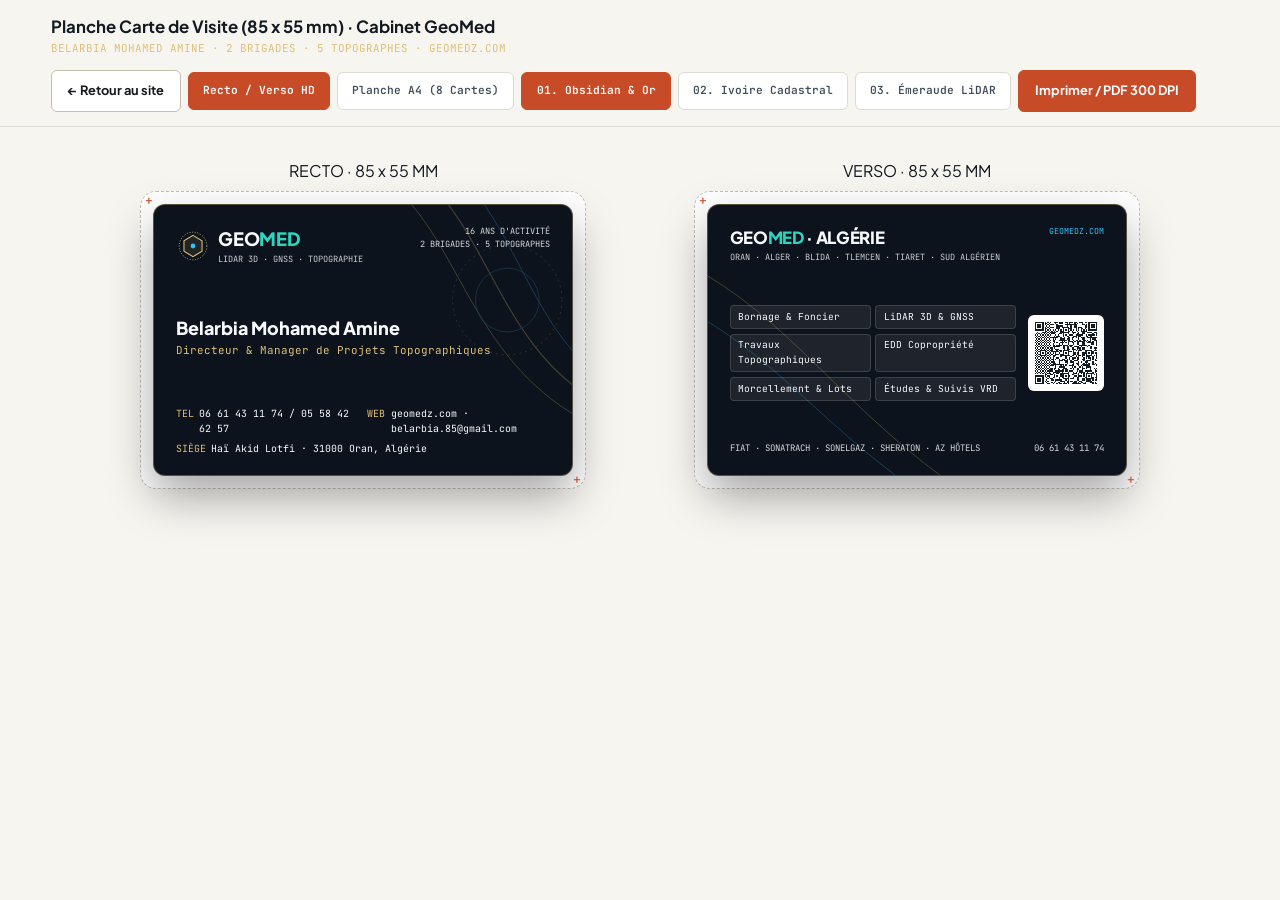
==== commit 57d33442: "Correct layout alignment, SVG emblems, and Mohamed Amine Belarbia portrait" ====
--- a/carte-de-visite.html
+++ b/carte-de-visite.html
@@ -17,13 +17,13 @@
     }
 
     .print-toolbar {
-      background: rgba(3, 5, 8, 0.92);
-      border-bottom: 1px solid var(--border-glass);
-      padding: 1rem 0;
+      background: rgba(246, 245, 240, 0.95);
+      border-bottom: 1px solid var(--border-subtle);
+      padding: 0.85rem 0;
       position: sticky;
       top: 0;
       z-index: 100;
-      backdrop-filter: blur(20px);
+      backdrop-filter: blur(14px);
     }
 
     .toolbar-flex {
@@ -31,24 +31,25 @@
       flex-wrap: wrap;
       align-items: center;
       justify-content: space-between;
-      gap: 1rem;
+      gap: 0.85rem;
     }
 
     .studio-workspace {
       flex: 1;
-      padding: 3rem 0 4rem;
+      padding: 2rem 0 4rem;
       display: flex;
       flex-direction: column;
       align-items: center;
-      gap: 2.25rem;
+      gap: 2rem;
     }
 
     .crop-frame {
       position: relative;
-      padding: 16px;
-      border: 1px dashed rgba(223, 192, 122, 0.28);
-      border-radius: 18px;
-      background: rgba(10, 14, 23, 0.5);
+      padding: 12px;
+      border: 1px dashed var(--border-strong);
+      border-radius: 16px;
+      background: var(--bg-card);
+      max-width: 100%;
     }
 
     .crop-frame::before,
@@ -57,7 +58,7 @@
       position: absolute;
       font-family: var(--font-mono);
       font-size: 13px;
-      color: var(--gold);
+      color: var(--btp-orange);
       line-height: 1;
     }
 
@@ -66,9 +67,9 @@
 
     .print-sheet-grid {
       display: grid;
-      grid-template-columns: repeat(auto-fit, minmax(420px, 1fr));
-      gap: 2.5rem;
-      width: min(1080px, 100% - 2rem);
+      grid-template-columns: repeat(auto-fit, minmax(min(100%, 360px), 1fr));
+      gap: 1.75rem;
+      width: min(1080px, 94dvw);
       justify-items: center;
     }
 
@@ -173,13 +174,14 @@
         </span>
       </div>
 
-      <div style="display:flex; flex-wrap:wrap; gap:0.5rem; align-items:center;">
+      <div style="display:flex; flex-wrap:wrap; gap:0.45rem; align-items:center;">
+        <a href="index.html" class="btn btn-outline">← Retour au site</a>
         <button type="button" id="btn-mode-hd" class="filter-btn active">Recto / Verso HD</button>
         <button type="button" id="btn-mode-a4" class="filter-btn">Planche A4 (8 Cartes)</button>
         <button type="button" class="filter-btn active" data-bcard-theme="obsidian">01. Obsidian &amp; Or</button>
-        <button type="button" class="filter-btn" data-bcard-theme="ivory">02. Ivoire Architecte</button>
+        <button type="button" class="filter-btn" data-bcard-theme="ivory">02. Ivoire Cadastral</button>
         <button type="button" class="filter-btn" data-bcard-theme="emerald">03. Émeraude LiDAR</button>
-        <button type="button" onclick="window.print()" class="btn btn-gold">
+        <button type="button" onclick="window.print()" class="btn btn-primary">
           <span>Imprimer / PDF 300 DPI</span>
         </button>
       </div>
--- a/styles.css
+++ b/styles.css
@@ -969,6 +969,79 @@
   font-weight: 700;
 }
 
+/* Bandeau Grands Comptes & Maîtres d'Ouvrage (Logos Vectoriels SVG) */
+.clients-trust-bar {
+  margin-top: 1.9rem;
+  padding-top: 1.4rem;
+  border-top: 1px solid var(--border-subtle);
+}
+
+.clients-trust-head {
+  display: flex;
+  align-items: center;
+  justify-content: space-between;
+  gap: 0.75rem;
+  flex-wrap: wrap;
+  margin-bottom: 0.85rem;
+}
+
+.clients-trust-label {
+  font-family: var(--font-mono);
+  font-size: 0.68rem;
+  font-weight: 700;
+  text-transform: uppercase;
+  letter-spacing: 0.04em;
+  color: var(--ink-secondary);
+}
+
+.clients-svg-grid {
+  display: grid;
+  grid-template-columns: repeat(4, 1fr);
+  gap: 0.65rem;
+}
+
+.client-svg-plate {
+  background: var(--bg-card);
+  border: 1px solid var(--border-subtle);
+  border-radius: var(--radius-md);
+  padding: 0.5rem 0.65rem;
+  display: flex;
+  align-items: center;
+  justify-content: center;
+  box-shadow: var(--shadow-sm);
+  transition: transform 0.18s ease, border-color 0.18s ease, box-shadow 0.18s ease;
+}
+
+.client-svg-plate:hover {
+  transform: translateY(-2px);
+  border-color: var(--btp-orange);
+  box-shadow: var(--shadow-card);
+}
+
+.client-svg-plate svg {
+  width: 100%;
+  max-width: 210px;
+  height: 44px;
+  display: block;
+}
+
+.ref-brand-badge {
+  display: flex;
+  align-items: center;
+  justify-content: space-between;
+  gap: 0.5rem;
+  padding-bottom: 0.65rem;
+  margin-bottom: 0.7rem;
+  border-bottom: 1px solid var(--border-subtle);
+}
+
+.ref-brand-badge svg {
+  height: 36px;
+  width: auto;
+  max-width: 170px;
+  display: block;
+}
+
 /* ==========================================================================
    SECTIONS UNIFIÉES CLAIRES
    ========================================================================== */
@@ -1900,8 +1973,8 @@
   @supports ((animation-timeline: view()) and (animation-range: entry)) {
     @keyframes scrollSlideIn {
       from {
-        opacity: 0.15;
-        transform: translateY(20px) scale(0.985);
+        opacity: 1;
+        transform: translateY(8px) scale(1);
       }
       to {
         opacity: 1;
@@ -2189,7 +2262,8 @@
   }
 
   .services-grid-3col,
-  .ref-bento-grid {
+  .ref-bento-grid,
+  .clients-svg-grid {
     grid-template-columns: repeat(2, 1fr);
   }
 
@@ -2349,7 +2423,8 @@
   }
 
   .hero-kpi-grid,
-  .terrain-bento-gallery {
+  .terrain-bento-gallery,
+  .clients-svg-grid {
     grid-template-columns: 1fr;
   }
 }
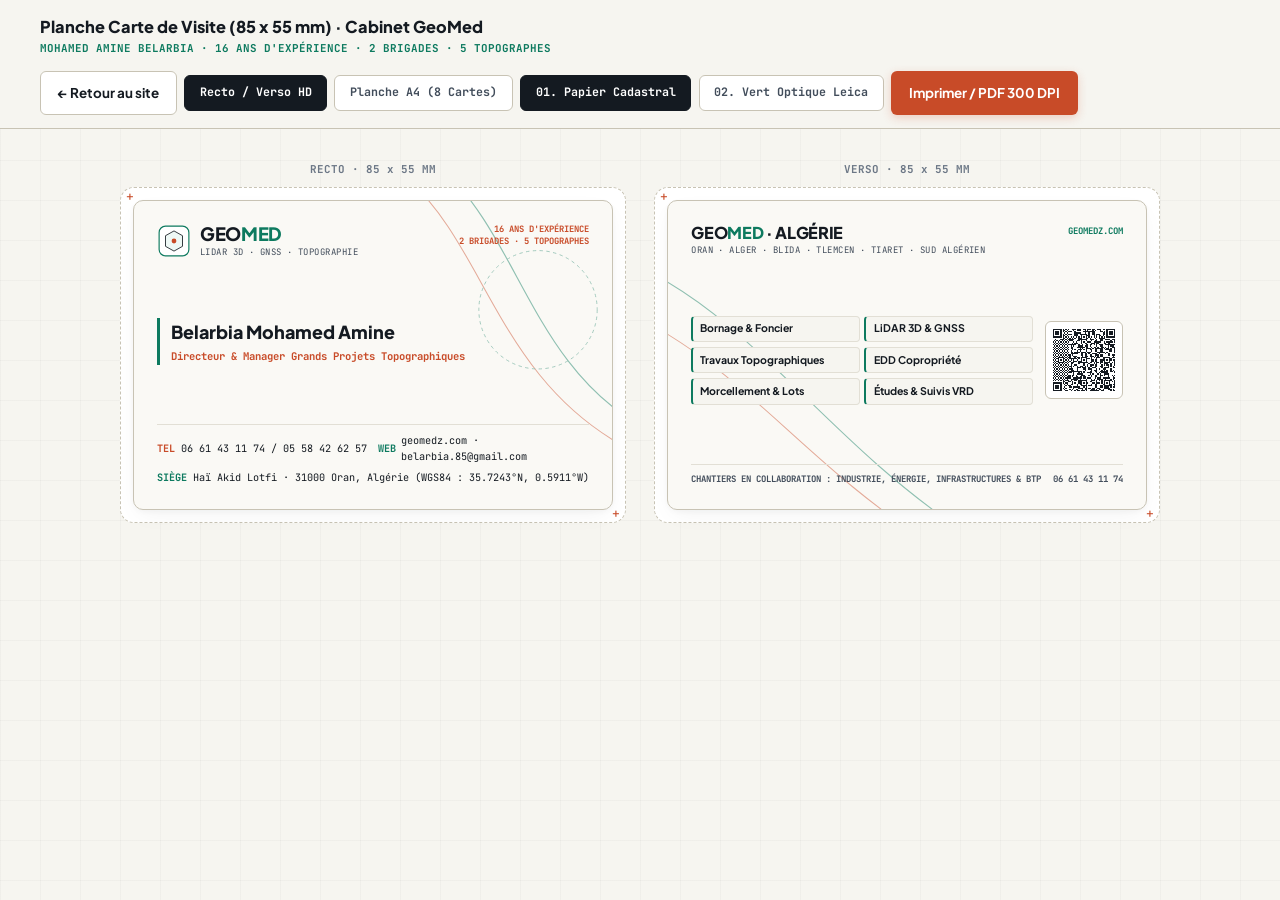
==== commit ef452617: "Remove fake brand SVGs, restore photo-first cards with collaboration badges, and refine mobile/table" ====
--- a/carte-de-visite.html
+++ b/carte-de-visite.html
@@ -2,12 +2,12 @@
 <html lang="fr">
 <head>
   <meta charset="UTF-8">
-  <meta name="viewport" content="width=device-width, initial-scale=1.0">
+  <meta name="viewport" content="width=device-width, initial-scale=1.0, viewport-fit=cover">
   <title>Carte de Visite (85x55 mm) · Cabinet GeoMed · Mohamed Amine Belarbia</title>
   <link rel="preconnect" href="https://fonts.googleapis.com">
   <link rel="preconnect" href="https://fonts.gstatic.com" crossorigin>
-  <link href="https://fonts.googleapis.com/css2?family=JetBrains+Mono:wght@400;600;700&family=Plus+Jakarta+Sans:wght@400;500;600;700&family=Syne:wght@700;800&display=swap" rel="stylesheet">
-  <link rel="stylesheet" href="styles.css">
+  <link href="https://fonts.googleapis.com/css2?family=JetBrains+Mono:wght@400;600;700&family=Plus+Jakarta+Sans:wght@400;500;600;700;800&display=swap" rel="stylesheet">
+  <link rel="stylesheet" href="styles.css?v=20261028-v4">
   <style>
     body {
       padding-top: 0;
@@ -17,8 +17,8 @@
     }
 
     .print-toolbar {
-      background: rgba(246, 245, 240, 0.95);
-      border-bottom: 1px solid var(--border-subtle);
+      background: rgba(246, 245, 240, 0.96);
+      border-bottom: 1px solid var(--border-strong);
       padding: 0.85rem 0;
       position: sticky;
       top: 0;
@@ -47,9 +47,10 @@
       position: relative;
       padding: 12px;
       border: 1px dashed var(--border-strong);
-      border-radius: 16px;
+      border-radius: 14px;
       background: var(--bg-card);
       max-width: 100%;
+      width: 100%;
     }
 
     .crop-frame::before,
@@ -62,15 +63,189 @@
       line-height: 1;
     }
 
-    .crop-frame::before { top: 2px; left: 4px; }
-    .crop-frame::after { bottom: 2px; right: 4px; }
+    .crop-frame::before { top: 2px; left: 5px; }
+    .crop-frame::after { bottom: 2px; right: 5px; }
 
     .print-sheet-grid {
       display: grid;
-      grid-template-columns: repeat(auto-fit, minmax(min(100%, 360px), 1fr));
+      grid-template-columns: repeat(auto-fit, minmax(min(100%, 380px), 1fr));
       gap: 1.75rem;
-      width: min(1080px, 94dvw);
+      width: min(1040px, 94vw);
       justify-items: center;
+    }
+
+    .business-card-sheet {
+      position: relative;
+      aspect-ratio: 85 / 55;
+      width: 100%;
+      border-radius: 10px;
+      padding: clamp(1rem, 2.8vw, 1.45rem);
+      overflow: hidden;
+      background: #ffffff;
+      color: var(--ink-primary);
+      border: 1px solid var(--border-strong);
+      box-shadow: var(--shadow-card);
+      display: flex;
+      flex-direction: column;
+      justify-content: space-between;
+    }
+
+    .business-card-sheet.theme-ivory {
+      background: #faf9f5;
+      border-color: #c8c3b4;
+    }
+
+    .business-card-sheet.theme-emerald {
+      background: #f0f9f6;
+      border-color: #0d7a5f;
+    }
+
+    .bcard-topo-svg {
+      position: absolute;
+      inset: 0;
+      width: 100%;
+      height: 100%;
+      pointer-events: none;
+      opacity: 0.45;
+    }
+
+    .bcard-layer {
+      position: relative;
+      z-index: 2;
+      height: 100%;
+      display: flex;
+      flex-direction: column;
+      justify-content: space-between;
+    }
+
+    .bcard-head {
+      display: flex;
+      justify-content: space-between;
+      align-items: flex-start;
+      gap: 0.5rem;
+    }
+
+    .bcard-brand-row {
+      display: flex;
+      align-items: center;
+      gap: 0.55rem;
+    }
+
+    .bcard-brand-word {
+      font-weight: 800;
+      font-size: 1.15rem;
+      letter-spacing: -0.02em;
+      color: var(--ink-primary);
+      line-height: 1.05;
+    }
+
+    .bcard-brand-word span {
+      color: var(--leica-green);
+    }
+
+    .bcard-brand-sub {
+      font-family: var(--font-mono);
+      font-size: 0.56rem;
+      color: var(--ink-secondary);
+      letter-spacing: 0.05em;
+      margin-top: 0.1rem;
+    }
+
+    .bcard-coord-stamp {
+      font-family: var(--font-mono);
+      font-size: 0.55rem;
+      font-weight: 700;
+      color: var(--btp-orange);
+      text-align: right;
+      line-height: 1.35;
+    }
+
+    .bcard-identity-center {
+      margin-block: 0.35rem;
+      padding-left: 0.65rem;
+      border-left: 3px solid var(--leica-green);
+    }
+
+    .bcard-person-name {
+      font-size: 1.12rem;
+      font-weight: 800;
+      color: var(--ink-primary);
+    }
+
+    .bcard-person-role {
+      font-family: var(--font-mono);
+      font-size: 0.66rem;
+      font-weight: 700;
+      color: var(--btp-orange);
+      margin-top: 0.1rem;
+    }
+
+    .bcard-footer-contacts {
+      display: grid;
+      grid-template-columns: 1fr 1fr;
+      gap: 0.25rem 0.6rem;
+      padding-top: 0.5rem;
+      border-top: 1px solid var(--border-light);
+      font-family: var(--font-mono);
+      font-size: 0.64rem;
+    }
+
+    .bcard-c-line {
+      display: flex;
+      align-items: center;
+      gap: 0.35rem;
+    }
+
+    .bcard-c-line.full-span {
+      grid-column: span 2;
+    }
+
+    .bcard-verso-body {
+      display: flex;
+      justify-content: space-between;
+      align-items: center;
+      gap: 0.75rem;
+      margin-block: 0.35rem;
+    }
+
+    .bcard-domains-grid {
+      display: grid;
+      grid-template-columns: 1fr 1fr;
+      gap: 0.3rem;
+      flex: 1;
+    }
+
+    .bcard-domain-item {
+      background: var(--bg-paper);
+      border: 1px solid var(--border-light);
+      border-left: 2px solid var(--leica-green);
+      padding: 0.24rem 0.45rem;
+      border-radius: 4px;
+      font-size: 0.66rem;
+      font-weight: 700;
+      color: var(--ink-primary);
+    }
+
+    .bcard-qr-box {
+      width: 78px;
+      height: 78px;
+      flex-shrink: 0;
+      background: #ffffff;
+      border: 1px solid var(--border-strong);
+      border-radius: 6px;
+      padding: 4px;
+    }
+
+    .bcard-verso-bottom {
+      display: flex;
+      justify-content: space-between;
+      align-items: center;
+      padding-top: 0.45rem;
+      border-top: 1px solid var(--border-light);
+      font-family: var(--font-mono);
+      font-size: 0.56rem;
+      font-weight: 700;
+      color: var(--ink-secondary);
     }
 
     .a4-multi-grid {
@@ -80,7 +255,8 @@
       padding: 12mm;
       background: #ffffff;
       border-radius: 10px;
-      box-shadow: 0 28px 65px rgba(0, 0, 0, 0.75);
+      border: 1px solid var(--border-strong);
+      box-shadow: var(--shadow-card);
     }
 
     .a4-multi-grid .business-card-sheet {
@@ -121,7 +297,6 @@
         color: #000000 !important;
       }
 
-      body::before,
       .print-toolbar,
       .no-print {
         display: none !important;
@@ -150,16 +325,6 @@
         padding: 4.2mm 4.8mm !important;
         box-shadow: none !important;
       }
-
-      .bcard-person-name { font-size: 10pt !important; }
-      .bcard-person-role { font-size: 5.8pt !important; }
-      .bcard-footer-contacts { font-size: 5.5pt !important; }
-      .bcard-brand-word { font-size: 11.5pt !important; }
-      .bcard-brand-sub { font-size: 4.2pt !important; }
-      .bcard-coord-stamp { font-size: 4.5pt !important; }
-      .bcard-qr-box { width: 58px !important; height: 58px !important; padding: 3px !important; }
-      .bcard-domain-item { font-size: 5.2pt !important; padding: 2px 4px !important; }
-      .bcard-verso-bottom { font-size: 4.8pt !important; }
     }
   </style>
 </head>
@@ -168,9 +333,9 @@
   <header class="print-toolbar">
     <div class="container toolbar-flex">
       <div>
-        <strong style="font-family:var(--font-display); font-size:1.05rem;">Planche Carte de Visite (85 x 55 mm) · Cabinet GeoMed</strong>
-        <span style="display:block; font-family:var(--font-mono); font-size:0.68rem; color:var(--gold);">
-          BELARBIA MOHAMED AMINE · 2 BRIGADES · 5 TOPOGRAPHES · GEOMEDZ.COM
+        <strong style="font-size:1.02rem; font-weight:800;">Planche Carte de Visite (85 x 55 mm) · Cabinet GeoMed</strong>
+        <span style="display:block; font-family:var(--font-mono); font-size:0.68rem; color:var(--leica-green); font-weight:700;">
+          MOHAMED AMINE BELARBIA · 16 ANS D'EXPÉRIENCE · 2 BRIGADES · 5 TOPOGRAPHES
         </span>
       </div>
 
@@ -178,9 +343,8 @@
         <a href="index.html" class="btn btn-outline">← Retour au site</a>
         <button type="button" id="btn-mode-hd" class="filter-btn active">Recto / Verso HD</button>
         <button type="button" id="btn-mode-a4" class="filter-btn">Planche A4 (8 Cartes)</button>
-        <button type="button" class="filter-btn active" data-bcard-theme="obsidian">01. Obsidian &amp; Or</button>
-        <button type="button" class="filter-btn" data-bcard-theme="ivory">02. Ivoire Cadastral</button>
-        <button type="button" class="filter-btn" data-bcard-theme="emerald">03. Émeraude LiDAR</button>
+        <button type="button" class="filter-btn active" data-bcard-theme="ivory">01. Papier Cadastral</button>
+        <button type="button" class="filter-btn" data-bcard-theme="emerald">02. Vert Optique Leica</button>
         <button type="button" onclick="window.print()" class="btn btn-primary">
           <span>Imprimer / PDF 300 DPI</span>
         </button>
@@ -190,25 +354,23 @@
 
   <main class="studio-workspace">
     <div class="print-sheet-grid" id="studio-pair">
-      <div>
-        <div class="visual-pill-code no-print" style="text-align:center; margin-bottom:0.5rem;">RECTO · 85 x 55 MM</div>
+      <div style="width:100%;">
+        <div class="meta-code no-print" style="text-align:center; margin-bottom:0.5rem;">RECTO · 85 x 55 MM</div>
         <div class="crop-frame">
-          <article class="business-card-sheet">
+          <article class="business-card-sheet theme-ivory">
             <svg class="bcard-topo-svg" viewBox="0 0 420 270" fill="none" aria-hidden="true">
-              <path d="M240,-20 C310,40 320,160 440,220" stroke="#DFC07A" stroke-width="1"/>
-              <path d="M270,-30 C340,35 350,145 450,200" stroke="#DFC07A" stroke-width="1.2"/>
-              <path d="M300,-40 C370,30 380,130 460,180" stroke="#38BDF8" stroke-width="1"/>
-              <circle cx="355" cy="95" r="55" stroke="#DFC07A" stroke-width="0.7" stroke-dasharray="2 4"/>
-              <circle cx="355" cy="95" r="32" stroke="#38BDF8" stroke-width="0.7"/>
+              <path d="M240,-20 C310,40 320,160 440,220" stroke="#C84B28" stroke-width="0.9"/>
+              <path d="M270,-30 C340,35 350,145 450,200" stroke="#0D7A5F" stroke-width="1"/>
+              <circle cx="355" cy="95" r="52" stroke="#0D7A5F" stroke-width="0.7" stroke-dasharray="3 3"/>
             </svg>
 
             <div class="bcard-layer">
               <div class="bcard-head">
                 <div class="bcard-brand-row">
-                  <svg width="34" height="34" viewBox="0 0 64 64" fill="none">
-                    <circle cx="32" cy="32" r="26" stroke="#DFC07A" stroke-width="1.5" stroke-dasharray="2 3"/>
-                    <polygon points="32,12 49,22 49,42 32,52 15,42 15,22" stroke="#DFC07A" stroke-width="2" fill="rgba(223,192,122,0.1)"/>
-                    <circle cx="32" cy="32" r="4.5" fill="#38BDF8"/>
+                  <svg width="34" height="34" viewBox="0 0 64 64" fill="none" aria-hidden="true">
+                    <rect x="4" y="4" width="56" height="56" rx="12" fill="#FFFFFF" stroke="#0D7A5F" stroke-width="2.2"/>
+                    <polygon points="32,13 48,22 48,42 32,51 16,42 16,22" stroke="#141A21" stroke-width="1.6" fill="#EEF8F5"/>
+                    <circle cx="32" cy="32" r="4.5" fill="#C84B28"/>
                   </svg>
                   <div>
                     <div class="bcard-brand-word">GEO<span>MED</span></div>
@@ -216,27 +378,27 @@
                   </div>
                 </div>
                 <div class="bcard-coord-stamp">
-                  16 ANS D'ACTIVITÉ<br>2 BRIGADES · 5 TOPOGRAPHES
+                  16 ANS D'EXPÉRIENCE<br>2 BRIGADES · 5 TOPOGRAPHES
                 </div>
               </div>
 
               <div class="bcard-identity-center">
                 <div class="bcard-person-name">Belarbia Mohamed Amine</div>
-                <div class="bcard-person-role">Directeur &amp; Manager de Projets Topographiques</div>
+                <div class="bcard-person-role">Directeur &amp; Manager Grands Projets Topographiques</div>
               </div>
 
               <div class="bcard-footer-contacts">
                 <div class="bcard-c-line">
-                  <span style="color:var(--gold);">TEL</span>
+                  <strong style="color:var(--btp-orange);">TEL</strong>
                   <span>06 61 43 11 74 / 05 58 42 62 57</span>
                 </div>
                 <div class="bcard-c-line">
-                  <span style="color:var(--gold);">WEB</span>
+                  <strong style="color:var(--leica-green);">WEB</strong>
                   <span>geomedz.com · belarbia.85@gmail.com</span>
                 </div>
                 <div class="bcard-c-line full-span">
-                  <span style="color:var(--gold);">SIÈGE</span>
-                  <span>Haï Akid Lotfi · 31000 Oran, Algérie</span>
+                  <strong style="color:var(--leica-green);">SIÈGE</strong>
+                  <span>Haï Akid Lotfi · 31000 Oran, Algérie (WGS84 : 35.7243°N, 0.5911°W)</span>
                 </div>
               </div>
             </div>
@@ -244,22 +406,22 @@
         </div>
       </div>
 
-      <div>
-        <div class="visual-pill-code no-print" style="text-align:center; margin-bottom:0.5rem;">VERSO · 85 x 55 MM</div>
+      <div style="width:100%;">
+        <div class="meta-code no-print" style="text-align:center; margin-bottom:0.5rem;">VERSO · 85 x 55 MM</div>
         <div class="crop-frame">
-          <article class="business-card-sheet">
+          <article class="business-card-sheet theme-ivory">
             <svg class="bcard-topo-svg" viewBox="0 0 420 270" fill="none" aria-hidden="true">
-              <path d="M-20,60 C80,110 140,210 260,290" stroke="#DFC07A" stroke-width="1"/>
-              <path d="M-30,100 C70,150 120,230 230,300" stroke="#38BDF8" stroke-width="1"/>
+              <path d="M-20,60 C80,110 140,210 260,290" stroke="#0D7A5F" stroke-width="0.9"/>
+              <path d="M-30,100 C70,150 120,230 230,300" stroke="#C84B28" stroke-width="0.9"/>
             </svg>
 
             <div class="bcard-layer">
               <div class="bcard-head">
                 <div>
-                  <div class="bcard-brand-word" style="font-size:1.05rem;">GEO<span>MED</span> · ALGÉRIE</div>
+                  <div class="bcard-brand-word" style="font-size:1.02rem;">GEO<span>MED</span> · ALGÉRIE</div>
                   <div class="bcard-brand-sub">ORAN · ALGER · BLIDA · TLEMCEN · TIARET · SUD ALGÉRIEN</div>
                 </div>
-                <span style="font-family:var(--font-mono); font-size:0.52rem; color:var(--cyan);">GEOMEDZ.COM</span>
+                <span style="font-family:var(--font-mono); font-size:0.56rem; font-weight:700; color:var(--leica-green);">GEOMEDZ.COM</span>
               </div>
 
               <div class="bcard-verso-body">
@@ -276,7 +438,7 @@
               </div>
 
               <div class="bcard-verso-bottom">
-                <span>FIAT · SONATRACH · SONELGAZ · SHERATON · AZ HÔTELS</span>
+                <span>CHANTIERS EN COLLABORATION : INDUSTRIE, ÉNERGIE, INFRASTRUCTURES &amp; BTP</span>
                 <span>06 61 43 11 74</span>
               </div>
             </div>
@@ -288,7 +450,7 @@
     <div class="a4-multi-grid" id="a4-sheet-container"></div>
   </main>
 
-  <script src="app.js"></script>
+  <script src="app.js?v=20261028-v4"></script>
   <script>
     document.addEventListener('DOMContentLoaded', () => {
       const studioCards = document.querySelectorAll('#studio-pair .business-card-sheet');
--- a/styles.css
+++ b/styles.css
@@ -1,49 +1,46 @@
 /* ==========================================================================
-   CABINET GEOMED · BUREAU D'ÉTUDES TOPOGRAPHIQUES, LIDAR 3D & GÉODÉSIE (ORAN)
-   Identité Visuelle Unifiée : Clair Architectural & Plan Topographique Cadastral
-   Architecture Responsive Mobile/Tablette (iOS & Android App) + Moteur Interactif
+   CABINET GEOMED · ORAN (HAÏ AKID LOTFI) · ARCHITECTURE & TOPOGRAPHIE BTP
+   Direction : Mohamed Amine Belarbia (16 ans d'expérience)
+   Identité : Papier Cadastral Clair · Vert Optique Leica · Terre Cuite Bornage
+   Ergonomie : Application Web Responsive (PC, Tablette, Android & iOS)
    ========================================================================== */
 
 :root {
-  --bg-page: #f6f5f0;
-  --bg-section-alt: #efede6;
+  /* Palette Fond Clair Architecte & Plan Cadastral */
+  --bg-paper: #f6f5f0;
+  --bg-paper-alt: #efede6;
   --bg-card: #ffffff;
   --bg-blueprint: #f9f8f3;
 
-  --border-subtle: #dedad0;
-  --border-strong: #c5bfb0;
-  --border-blueprint: #d5d0c3;
-
+  /* Encres Techniques Haute Lisibilité */
   --ink-primary: #141a21;
   --ink-secondary: #424d5b;
   --ink-muted: #6c7786;
 
+  /* Accents Métier Topographie & BTP */
+  --leica-green: #0d7a5f;
+  --leica-green-soft: rgba(13, 122, 95, 0.1);
   --btp-orange: #c84b28;
-  --btp-orange-hover: #a83a1b;
-  --btp-orange-soft: #fdf3ef;
-
-  --leica-green: #0d7a5f;
-  --leica-green-hover: #095d48;
-  --leica-green-soft: #eef8f5;
-
+  --btp-orange-soft: rgba(200, 75, 40, 0.1);
   --cad-blue: #0369a1;
-  --cad-water: #e0f2fe;
-
-  --gold: #dfc07a;
-  --cyan: #38bdf8;
-  --border-glass: rgba(197, 191, 176, 0.45);
-
-  --font-sans: 'Plus Jakarta Sans', -apple-system, BlinkMacSystemFont, 'Segoe UI', Roboto, sans-serif;
-  --font-display: 'Plus Jakarta Sans', -apple-system, BlinkMacSystemFont, sans-serif;
+  --cad-blue-soft: rgba(3, 105, 161, 0.1);
+
+  /* Filets & Bordures de Plan */
+  --border-light: #e2dfd5;
+  --border-strong: #c8c3b4;
+  --shadow-card: 0 8px 24px -6px rgba(20, 26, 33, 0.06), 0 2px 6px -1px rgba(20, 26, 33, 0.04);
+  --shadow-hover: 0 16px 34px -8px rgba(20, 26, 33, 0.11), 0 4px 10px -2px rgba(13, 122, 95, 0.08);
+
+  /* Typographie */
+  --font-sans: 'Plus Jakarta Sans', -apple-system, BlinkMacSystemFont, sans-serif;
   --font-mono: 'JetBrains Mono', monospace;
 
+  /* Espacements & Rayons */
+  --container-max: 1280px;
   --radius-sm: 6px;
   --radius-md: 10px;
   --radius-lg: 14px;
-  --shadow-sm: 0 2px 8px rgba(20, 26, 33, 0.04);
-  --shadow-card: 0 8px 24px rgba(20, 26, 33, 0.06);
-  --shadow-hover: 0 14px 32px rgba(20, 26, 33, 0.11);
-  --safe-bottom: env(safe-area-inset-bottom, 0px);
+  --bottom-nav-height: 66px;
 }
 
 *,
@@ -56,31 +53,45 @@
 
 html {
   scroll-behavior: smooth;
-  scroll-padding-top: 82px;
   font-size: 16px;
+  background-color: var(--bg-paper);
+  color: var(--ink-primary);
   -webkit-text-size-adjust: 100%;
 }
 
 body {
-  background-color: var(--bg-page);
-  color: var(--ink-primary);
   font-family: var(--font-sans);
-  line-height: 1.55;
+  background-color: var(--bg-paper);
+  color: var(--ink-primary);
+  line-height: 1.6;
+  overflow-x: hidden;
   -webkit-font-smoothing: antialiased;
-  overflow-x: hidden;
-  -webkit-tap-highlight-color: rgba(13, 122, 95, 0.12);
-}
-
-img,
-svg,
-canvas {
+  background-image:
+    linear-gradient(to right, rgba(20, 26, 33, 0.028) 1px, transparent 1px),
+    linear-gradient(to bottom, rgba(20, 26, 33, 0.028) 1px, transparent 1px);
+  background-size: 40px 40px;
+}
+
+img {
+  max-width: 100%;
+  height: auto;
+  display: block;
+}
+
+svg {
   display: block;
   max-width: 100%;
+  flex-shrink: 0;
 }
 
 a {
   color: inherit;
   text-decoration: none;
+  transition: color 0.2s ease, background-color 0.2s ease, border-color 0.2s ease, transform 0.2s ease;
+}
+
+ul {
+  list-style: none;
 }
 
 button,
@@ -92,155 +103,182 @@
 }
 
 .container {
-  width: min(1220px, 92dvw);
+  width: 100%;
+  max-width: var(--container-max);
   margin-inline: auto;
+  padding-inline: clamp(1rem, 3.5vw, 2.5rem);
 }
 
 /* ==========================================================================
-   1. BARRE TÉLÉMÉTRIQUE LIVE & HEADER STICKY
+   ANIMATIONS SCROLL-DRIVEN & KEYFRAMES TECHNIQUES
+   ========================================================================== */
+@keyframes fade-in {
+  from {
+    opacity: 0;
+    transform: translateY(18px);
+  }
+  to {
+    opacity: 1;
+    transform: translateY(0);
+  }
+}
+
+@keyframes pulse-beacon {
+  0%, 100% {
+    transform: scale(1);
+    opacity: 0.95;
+  }
+  50% {
+    transform: scale(1.45);
+    opacity: 0.35;
+  }
+}
+
+@keyframes dash-flow {
+  to {
+    stroke-dashoffset: -28;
+  }
+}
+
+@media (prefers-reduced-motion: no-preference) {
+  @supports (animation-timeline: view()) {
+    .scroll-reveal {
+      animation: fade-in linear both;
+      animation-timeline: view();
+      animation-range: entry 8% cover 24%;
+    }
+  }
+
+  @supports not (animation-timeline: view()) {
+    .scroll-reveal {
+      opacity: 0;
+      transform: translateY(16px);
+      transition: opacity 0.45s cubic-bezier(0.22, 1, 0.36, 1), transform 0.45s cubic-bezier(0.22, 1, 0.36, 1);
+    }
+    .scroll-reveal.is-visible {
+      opacity: 1;
+      transform: translateY(0);
+    }
+  }
+
+  .svg-laser-line {
+    stroke-dasharray: 5 3;
+    animation: dash-flow 2.2s linear infinite;
+  }
+
+  .svg-radar-ring {
+    transform-box: fill-box;
+    transform-origin: center;
+    animation: pulse-beacon 2.6s ease-in-out infinite;
+  }
+}
+
+/* ==========================================================================
+   1. BARRE TÉLÉMÉTRIQUE SUPÉRIEURE (SCROLL HORIZONTAL SUR MOBILE)
    ========================================================================== */
 .top-telemetry-bar {
-  background: var(--bg-section-alt);
-  border-bottom: 1px solid var(--border-subtle);
-  padding: 0.36rem 0;
-  font-family: var(--font-mono);
-  font-size: 0.67rem;
-  color: var(--ink-secondary);
+  background: var(--ink-primary);
+  color: #f8fafc;
+  font-family: var(--font-mono);
+  font-size: 0.72rem;
+  padding-block: 0.42rem;
+  border-bottom: 2px solid var(--btp-orange);
 }
 
 .top-telemetry-inner {
   display: flex;
-  align-items: center;
-  justify-content: space-between;
-  gap: 0.75rem;
-  flex-wrap: wrap;
+  justify-content: space-between;
+  align-items: center;
+  gap: 0.85rem;
 }
 
 .telemetry-pills {
   display: flex;
   align-items: center;
-  gap: 0.45rem;
-  flex-wrap: wrap;
+  gap: 0.65rem;
+  overflow-x: auto;
+  white-space: nowrap;
+  scrollbar-width: none;
+}
+
+.telemetry-pills::-webkit-scrollbar {
+  display: none;
 }
 
 .telemetry-chip {
   display: inline-flex;
   align-items: center;
-  gap: 0.38rem;
-  padding: 0.16rem 0.52rem;
+  gap: 0.4rem;
+  padding: 0.16rem 0.55rem;
   border-radius: 4px;
-  background: var(--bg-card);
-  border: 1px solid var(--border-subtle);
+  background: rgba(255, 255, 255, 0.08);
+  border: 1px solid rgba(255, 255, 255, 0.14);
+  color: #e2e8f0;
+  flex-shrink: 0;
+}
+
+.telemetry-chip.highlight {
+  background: rgba(13, 122, 95, 0.32);
+  border-color: #10b981;
+  color: #a7f3d0;
   font-weight: 600;
-  color: var(--ink-primary);
-  white-space: nowrap;
-}
-
-.telemetry-chip.highlight {
-  border-color: rgba(200, 75, 40, 0.38);
-  color: var(--btp-orange);
-  background: var(--btp-orange-soft);
 }
 
 .telemetry-chip.rtk-live {
-  border-color: rgba(13, 122, 95, 0.35);
-  background: var(--leica-green-soft);
-  color: var(--leica-green);
+  background: rgba(200, 75, 40, 0.25);
+  border-color: #f97316;
+  color: #ffedd5;
+  font-weight: 700;
 }
 
 .pulse-dot {
   width: 7px;
   height: 7px;
   border-radius: 50%;
-  background: var(--leica-green);
+  background: #10b981;
+  box-shadow: 0 0 0 3px rgba(16, 185, 129, 0.25);
   display: inline-block;
-  position: relative;
   flex-shrink: 0;
 }
 
-.pulse-dot::after {
-  content: "";
-  position: absolute;
-  inset: -3px;
-  border-radius: 50%;
-  border: 1.5px solid var(--leica-green);
-  animation: rtkPulse 1.8s infinite ease-out;
-}
-
-@keyframes rtkPulse {
-  0% {
-    transform: scale(0.8);
-    opacity: 0.9;
-  }
-  100% {
-    transform: scale(2.1);
-    opacity: 0;
-  }
-}
-
+/* ==========================================================================
+   2. EN-TÊTE STICKY & BOUTON TIROIR MOBILE
+   ========================================================================== */
 .site-header {
   position: sticky;
   top: 0;
-  z-index: 950;
-  height: 70px;
-  display: flex;
-  align-items: center;
+  z-index: 90;
   background: rgba(246, 245, 240, 0.94);
   backdrop-filter: blur(12px);
   -webkit-backdrop-filter: blur(12px);
-  border-bottom: 1px solid var(--border-subtle);
-  transition: height 0.2s ease, box-shadow 0.2s ease;
-}
-
-@supports (animation-timeline: scroll()) and (animation-range: 0% 100%) {
-  .site-header {
-    animation: shrinkHeader linear forwards;
-    animation-timeline: scroll(root);
-    animation-range: 0px 120px;
-  }
-
-  @keyframes shrinkHeader {
-    from {
-      height: 70px;
-      box-shadow: none;
-    }
-    to {
-      height: 58px;
-      box-shadow: 0 6px 20px rgba(20, 26, 33, 0.08);
-    }
-  }
+  border-bottom: 1px solid var(--border-strong);
 }
 
 .header-inner {
   display: flex;
   align-items: center;
   justify-content: space-between;
+  min-height: 68px;
   gap: 0.75rem;
 }
 
 .brand-lockup {
   display: flex;
   align-items: center;
-  gap: 0.6rem;
+  gap: 0.75rem;
+  min-width: 0;
+}
+
+.brand-mark-svg {
+  width: 42px;
+  height: 42px;
   flex-shrink: 0;
 }
 
-.brand-mark-svg {
-  width: 36px;
-  height: 36px;
-  flex-shrink: 0;
-  transition: transform 0.25s ease;
-}
-
-.brand-lockup:hover .brand-mark-svg {
-  transform: rotate(15deg) scale(1.04);
-}
-
 .brand-title {
-  font-family: var(--font-sans);
   font-weight: 800;
-  font-size: 1.14rem;
-  letter-spacing: -0.02em;
+  font-size: 1.24rem;
+  letter-spacing: -0.03em;
   color: var(--ink-primary);
   line-height: 1.05;
 }
@@ -252,57 +290,104 @@
 .brand-sub {
   display: block;
   font-family: var(--font-mono);
-  font-size: 0.58rem;
-  color: var(--ink-muted);
-  letter-spacing: 0.03em;
-  margin-top: 0.08rem;
+  font-size: 0.64rem;
+  color: var(--ink-secondary);
+  letter-spacing: 0.06em;
+  margin-top: 0.14rem;
 }
 
 .main-nav {
   display: flex;
   align-items: center;
-  gap: 0.18rem;
-  flex-wrap: nowrap;
+  gap: 0.25rem;
 }
 
 .nav-link {
+  font-size: 0.85rem;
+  font-weight: 600;
+  color: var(--ink-secondary);
+  padding: 0.45rem 0.72rem;
+  border-radius: var(--radius-sm);
   position: relative;
-  padding: 0.38rem 0.62rem;
-  border-radius: var(--radius-sm);
-  font-size: 0.8rem;
-  font-weight: 600;
-  color: var(--ink-secondary);
+}
+
+.nav-link:hover,
+.nav-link.is-active {
+  color: var(--leica-green);
+  background: var(--leica-green-soft);
+}
+
+.header-actions {
+  display: flex;
+  align-items: center;
+  gap: 0.55rem;
+}
+
+.btn {
+  display: inline-flex;
+  align-items: center;
+  justify-content: center;
+  gap: 0.45rem;
+  padding: 0.62rem 1.05rem;
+  min-height: 44px;
+  border-radius: var(--radius-sm);
+  font-weight: 700;
+  font-size: 0.84rem;
+  cursor: pointer;
+  border: 1px solid transparent;
+  transition: all 0.2s ease;
   white-space: nowrap;
-  transition: color 0.18s ease, background 0.18s ease;
-}
-
-.nav-link:hover,
-.nav-link.active {
-  color: var(--ink-primary);
-  background: rgba(13, 122, 95, 0.08);
-}
-
-.nav-link.active {
+  user-select: none;
+  -webkit-tap-highlight-color: transparent;
+}
+
+.btn svg {
+  width: 15px;
+  height: 15px;
+  flex-shrink: 0;
+}
+
+.btn:active {
+  transform: scale(0.98);
+}
+
+.btn-primary {
+  background: var(--btp-orange);
+  color: #ffffff;
+  box-shadow: 0 3px 10px rgba(200, 75, 40, 0.24);
+}
+
+.btn-primary:hover {
+  background: #b03d1d;
+  transform: translateY(-1px);
+}
+
+.btn-leica {
+  background: var(--leica-green);
+  color: #ffffff;
+}
+
+.btn-leica:hover {
+  background: #095e49;
+}
+
+.btn-outline {
+  background: var(--bg-card);
+  border-color: var(--border-strong);
+  color: var(--ink-primary);
+}
+
+.btn-outline:hover {
+  border-color: var(--leica-green);
   color: var(--leica-green);
-  font-weight: 700;
-}
-
-.nav-link.active::after {
-  content: "";
-  position: absolute;
-  left: 0.62rem;
-  right: 0.62rem;
-  bottom: 2px;
-  height: 2px;
-  border-radius: 2px;
-  background: var(--leica-green);
-}
-
-.header-actions {
-  display: flex;
-  align-items: center;
-  gap: 0.45rem;
-  flex-shrink: 0;
+}
+
+.btn-phone-chip {
+  font-family: var(--font-mono);
+  font-size: 0.78rem;
+  background: var(--bg-card);
+  border: 1px solid var(--border-strong);
+  color: var(--ink-primary);
 }
 
 .drawer-trigger-btn {
@@ -311,1003 +396,801 @@
   justify-content: center;
   gap: 0.4rem;
   min-height: 42px;
-  padding: 0.45rem 0.72rem;
-  border-radius: var(--radius-sm);
+  padding: 0.45rem 0.75rem;
   background: var(--bg-card);
   border: 1px solid var(--border-strong);
-  font-family: var(--font-mono);
-  font-size: 0.72rem;
+  border-radius: var(--radius-sm);
+  font-family: var(--font-mono);
+  font-size: 0.74rem;
   font-weight: 700;
   color: var(--ink-primary);
   cursor: pointer;
-  transition: background 0.16s ease, border-color 0.16s ease;
-}
-
-.drawer-trigger-btn:hover,
-.drawer-trigger-btn:active {
-  background: var(--bg-section-alt);
-  border-color: var(--ink-primary);
+}
+
+.drawer-trigger-btn svg {
+  width: 18px;
+  height: 18px;
 }
 
 /* ==========================================================================
-   NAVIGATION DRAWER NATIF (POPOVER MANUAL + SCROLL SNAP)
+   3. TIROIR DE NAVIGATION MOBILE/TABLETTE (POPOVER + SCROLL-SNAP SWIPE)
    ========================================================================== */
+@property --drawer-backdrop {
+  syntax: '<number>';
+  inherits: true;
+  initial-value: 0;
+}
+
 .Drawer {
-  --drawer-width: min(22em, 84dvw);
-  --drawer-backdrop: 0;
-  position: fixed;
-  inset: 0;
   width: 100%;
   height: 100%;
-  background: transparent;
-  border: 0;
-  overflow: visible;
-  z-index: 1200;
-}
-
-.Drawer:not(:popover-open):not(.is-open-fallback) {
+  border: none;
+  padding: 0;
+  margin: 0;
+  background: none;
+  overflow: hidden;
+  --drawer-backdrop: 0;
+}
+
+.Drawer:not(:popover-open) {
   display: none;
 }
 
 .Drawer::backdrop {
-  background: #141a21;
-  opacity: calc(var(--drawer-backdrop) * 0.55);
+  background: rgba(20, 26, 33, calc(var(--drawer-backdrop) * 0.52));
+  backdrop-filter: blur(calc(var(--drawer-backdrop) * 3px));
 }
 
 .Drawer-scroller {
-  position: relative;
-  display: grid;
-  grid-template-columns: var(--drawer-width) 100%;
   width: 100%;
   height: 100%;
+  display: flex;
   overflow-x: scroll;
-  overscroll-behavior: none;
+  scroll-snap-type: x mandatory;
   scrollbar-width: none;
-  scroll-snap-type: x mandatory;
+  overscroll-behavior: contain;
+  timeline-scope: --drawer-scroll;
+  animation: drawer-backdrop-progress linear both;
+  animation-timeline: --drawer-scroll;
 }
 
 .Drawer-scroller::-webkit-scrollbar {
   display: none;
 }
 
-@media (prefers-reduced-motion: no-preference) {
-  .Drawer-scroller {
-    scroll-behavior: smooth;
-  }
-}
-
-.Drawer-scroller::after {
+.Drawer-scroller::before {
   content: "";
+  flex: 0 0 100%;
+  scroll-snap-align: start;
+}
+
+@keyframes drawer-backdrop-progress {
+  from {
+    --drawer-backdrop: 0;
+  }
+  to {
+    --drawer-backdrop: 1;
+  }
+}
+
+.Drawer-sheet {
+  scroll-initial-target: nearest;
   scroll-snap-align: end;
-  scroll-initial-target: nearest;
-}
-
-.Drawer-sheet {
-  display: grid;
-  grid-template-rows: auto 1fr auto;
-  height: 100svh;
-  background: var(--bg-page);
-  color: var(--ink-primary);
-  border-right: 1px solid var(--border-strong);
-  box-shadow: 16px 0 40px rgba(20, 26, 33, 0.22);
+  flex: 0 0 min(86vw, 360px);
+  height: 100%;
+  background: var(--bg-paper);
+  border-left: 2px solid var(--leica-green);
+  box-shadow: -16px 0 40px rgba(20, 26, 33, 0.22);
+  display: flex;
+  flex-direction: column;
+  justify-content: space-between;
+  padding: 1.25rem;
   overflow-y: auto;
-  scroll-snap-align: start;
-  scrollbar-width: none;
-  padding: 1.1rem 1.15rem calc(1.25rem + var(--safe-bottom));
-  outline: none;
-}
-
-@supports (animation-timeline: scroll()) {
-  .Drawer {
-    timeline-scope: --drawer-fade;
-    animation: fade-drawer-backdrop linear both;
-    animation-timeline: --drawer-fade;
-  }
-
-  .Drawer-scroller {
-    scroll-timeline: --drawer-fade x;
-  }
-
-  @property --drawer-backdrop {
-    syntax: '<number>';
-    inherits: true;
-    initial-value: 0;
-  }
-
-  @keyframes fade-drawer-backdrop {
-    0% {
-      --drawer-backdrop: 1;
-    }
-    100% {
-      --drawer-backdrop: 0;
-    }
-  }
+  view-timeline: --drawer-scroll inline;
 }
 
 .drawer-header {
   display: flex;
-  align-items: center;
-  justify-content: space-between;
-  gap: 0.75rem;
-  padding-bottom: 0.9rem;
-  border-bottom: 1px solid var(--border-subtle);
+  justify-content: space-between;
+  align-items: center;
+  padding-bottom: 1rem;
+  border-bottom: 1px solid var(--border-strong);
 }
 
 .drawer-close-btn {
-  min-width: 40px;
-  min-height: 40px;
+  width: 40px;
+  height: 40px;
   border-radius: var(--radius-sm);
   border: 1px solid var(--border-strong);
   background: var(--bg-card);
-  display: inline-flex;
-  align-items: center;
-  justify-content: center;
-  font-family: var(--font-mono);
-  font-size: 0.85rem;
-  font-weight: 700;
+  font-weight: 800;
   cursor: pointer;
 }
 
 .drawer-status-card {
-  margin-top: 0.85rem;
-  padding: 0.7rem 0.8rem;
-  border-radius: var(--radius-md);
+  margin-top: 0.9rem;
+  padding: 0.7rem 0.85rem;
   background: var(--leica-green-soft);
-  border: 1px solid rgba(13, 122, 95, 0.28);
-  display: flex;
-  align-items: center;
-  gap: 0.6rem;
+  border: 1px solid rgba(13, 122, 95, 0.25);
+  border-radius: var(--radius-sm);
+  font-family: var(--font-mono);
+  font-size: 0.72rem;
+  color: var(--leica-green);
+  font-weight: 700;
+  display: flex;
+  align-items: center;
+  gap: 0.5rem;
+}
+
+.drawer-nav-list {
+  display: flex;
+  flex-direction: column;
+  gap: 0.4rem;
+  margin-block: 1rem;
+}
+
+.drawer-nav-item {
+  display: flex;
+  align-items: center;
+  justify-content: space-between;
+  padding: 0.78rem 0.9rem;
+  background: var(--bg-card);
+  border: 1px solid var(--border-light);
+  border-radius: var(--radius-sm);
+  font-weight: 700;
+  font-size: 0.9rem;
+}
+
+.drawer-nav-item small {
+  font-family: var(--font-mono);
+  font-size: 0.66rem;
+  color: var(--ink-muted);
+  font-weight: 500;
+  display: block;
+}
+
+.drawer-nav-item:hover,
+.drawer-nav-item:focus-visible {
+  border-color: var(--leica-green);
+  color: var(--leica-green);
+}
+
+.drawer-nav-code {
   font-family: var(--font-mono);
   font-size: 0.68rem;
-  color: var(--leica-green);
-  font-weight: 700;
-}
-
-.drawer-nav-list {
-  list-style: none;
-  margin-block: 0.9rem;
-  display: flex;
-  flex-direction: column;
-  gap: 0.38rem;
-}
-
-.drawer-nav-item {
-  display: flex;
-  align-items: center;
-  justify-content: space-between;
-  padding: 0.72rem 0.85rem;
-  border-radius: var(--radius-md);
-  background: var(--bg-card);
-  border: 1px solid var(--border-subtle);
-  font-weight: 700;
-  font-size: 0.86rem;
-  color: var(--ink-primary);
-  transition: border-color 0.16s ease, transform 0.16s ease;
-}
-
-.drawer-nav-item:hover,
-.drawer-nav-item:active {
-  border-color: var(--btp-orange);
-  transform: translateX(2px);
-}
-
-.drawer-nav-item small {
-  display: block;
-  font-family: var(--font-mono);
-  font-size: 0.62rem;
-  font-weight: 600;
-  color: var(--ink-muted);
-}
-
-.drawer-nav-code {
-  font-family: var(--font-mono);
-  font-size: 0.66rem;
-  font-weight: 700;
-  color: var(--btp-orange);
-  background: var(--btp-orange-soft);
   padding: 0.18rem 0.45rem;
   border-radius: 4px;
+  background: var(--bg-paper-alt);
+  color: var(--btp-orange);
 }
 
 .drawer-footer-actions {
-  padding-top: 0.85rem;
-  border-top: 1px solid var(--border-subtle);
   display: grid;
   grid-template-columns: 1fr 1fr;
   gap: 0.5rem;
-}
-
-.drawer-footer-actions .full-span {
-  grid-column: span 2;
+  padding-top: 0.9rem;
+  border-top: 1px solid var(--border-strong);
 }
 
 /* ==========================================================================
-   BARRE D'APPLICATION MOBILE FIXE EN BAS (ANDROID & IOS DOCK)
+   4. HERO ARCHITECTURAL & MOSAÏQUE PHOTOS TERRAIN AVEC DESCRIPTIFS
    ========================================================================== */
-.mobile-bottom-nav {
-  display: none;
-  position: fixed;
-  left: 0;
-  right: 0;
-  bottom: 0;
-  z-index: 940;
-  background: rgba(255, 255, 255, 0.95);
-  backdrop-filter: blur(16px);
-  -webkit-backdrop-filter: blur(16px);
-  border-top: 1px solid var(--border-strong);
-  box-shadow: 0 -6px 24px rgba(20, 26, 33, 0.08);
-  padding: 0.35rem 0.5rem calc(0.35rem + var(--safe-bottom));
-}
-
-.mobile-bottom-nav-inner {
+.hero-section {
+  padding-block: clamp(1.75rem, 4vw, 3.4rem);
+  border-bottom: 1px solid var(--border-strong);
+}
+
+.hero-grid {
   display: grid;
-  grid-template-columns: repeat(5, 1fr);
-  gap: 0.25rem;
-  max-width: 560px;
-  margin-inline: auto;
-}
-
-.bottom-tab {
-  display: flex;
-  flex-direction: column;
-  align-items: center;
-  justify-content: center;
-  gap: 0.18rem;
-  min-height: 48px;
-  padding: 0.25rem 0.2rem;
-  border-radius: var(--radius-sm);
-  font-family: var(--font-sans);
-  font-size: 0.64rem;
-  font-weight: 700;
-  color: var(--ink-muted);
-  text-align: center;
-  transition: color 0.16s ease, background 0.16s ease, transform 0.15s ease;
-}
-
-.bottom-tab svg {
-  width: 19px;
-  height: 19px;
-  stroke-width: 2.1;
-  transition: transform 0.18s ease;
-}
-
-.bottom-tab.active {
+  grid-template-columns: 1.08fr 0.92fr;
+  gap: clamp(1.5rem, 3vw, 2.5rem);
+  align-items: stretch;
+}
+
+.eyebrow-tag {
+  display: inline-flex;
+  align-items: center;
+  gap: 0.5rem;
+  font-family: var(--font-mono);
+  font-size: 0.72rem;
+  font-weight: 700;
+  text-transform: uppercase;
+  letter-spacing: 0.06em;
   color: var(--leica-green);
   background: var(--leica-green-soft);
-}
-
-.bottom-tab.active svg {
-  transform: translateY(-1px);
-}
-
-.bottom-tab.cta-tab {
-  background: var(--btp-orange);
-  color: #ffffff;
-  border-radius: var(--radius-md);
-  box-shadow: 0 4px 12px rgba(200, 75, 40, 0.3);
-}
-
-.bottom-tab.cta-tab.active {
-  background: var(--btp-orange-hover);
-  color: #ffffff;
-}
-
-/* ==========================================================================
-   BOUTONS
-   ========================================================================== */
-.btn {
-  display: inline-flex;
-  align-items: center;
-  justify-content: center;
-  gap: 0.42rem;
-  min-height: 42px;
-  padding: 0.56rem 0.98rem;
-  border-radius: var(--radius-sm);
-  font-size: 0.8rem;
-  font-weight: 700;
-  border: 1px solid transparent;
-  cursor: pointer;
-  white-space: nowrap;
-  transition: transform 0.16s ease, background 0.18s ease, border-color 0.18s ease, box-shadow 0.18s ease;
-}
-
-.btn:active {
-  transform: scale(0.98);
-}
-
-.btn-primary,
-.btn-gold {
-  background: var(--btp-orange);
-  color: #ffffff;
-  border-color: var(--btp-orange);
-}
-
-.btn-primary:hover,
-.btn-gold:hover {
-  background: var(--btp-orange-hover);
-  border-color: var(--btp-orange-hover);
-  box-shadow: 0 6px 16px rgba(200, 75, 40, 0.24);
-}
-
-.btn-outline {
-  background: var(--bg-card);
-  color: var(--ink-primary);
-  border-color: var(--border-strong);
-}
-
-.btn-outline:hover {
-  background: var(--bg-section-alt);
-  border-color: var(--ink-primary);
-}
-
-.btn-leica,
-.btn-teal {
-  background: var(--leica-green);
-  color: #ffffff;
-  border-color: var(--leica-green);
-}
-
-.btn-leica:hover,
-.btn-teal:hover {
-  background: var(--leica-green-hover);
-  box-shadow: 0 6px 16px rgba(13, 122, 95, 0.24);
-}
-
-.btn-phone-chip {
-  font-family: var(--font-mono);
-  font-size: 0.74rem;
-  padding: 0.48rem 0.74rem;
-  background: var(--bg-card);
-  border: 1px solid var(--border-strong);
-  color: var(--ink-primary);
-}
-
-/* ==========================================================================
-   2. HERO + CONSOLE TOPOGRAPHIQUE 3D INTERACTIVE & MOSAÏQUE
-   ========================================================================== */
-.hero-section {
-  padding: 2.25rem 0 2.85rem;
-  border-bottom: 1px solid var(--border-subtle);
-  container-type: inline-size;
-}
-
-.hero-grid {
-  display: grid;
-  grid-template-columns: 1.04fr 0.96fr;
-  gap: 2rem;
-  align-items: start;
-}
-
-.eyebrow-tag {
-  display: inline-flex;
-  align-items: center;
-  gap: 0.42rem;
-  font-family: var(--font-mono);
-  font-size: 0.68rem;
-  font-weight: 700;
-  text-transform: uppercase;
-  letter-spacing: 0.05em;
-  color: var(--btp-orange);
-  margin-bottom: 0.75rem;
-}
-
-.eyebrow-tag::before {
-  content: "";
-  width: 7px;
-  height: 7px;
-  border-radius: 50%;
-  background: var(--btp-orange);
-  box-shadow: 0 0 0 3px rgba(200, 75, 40, 0.18);
+  border: 1px solid rgba(13, 122, 95, 0.26);
+  padding: 0.3rem 0.7rem;
+  border-radius: 4px;
+  margin-bottom: 0.9rem;
 }
 
 .hero-display-title {
-  font-family: var(--font-sans);
+  font-size: clamp(1.85rem, 3.4vw, 2.95rem);
   font-weight: 800;
-  font-size: clamp(1.68rem, 1.1rem + 2.1vw, 2.42rem);
-  line-height: 1.14;
-  letter-spacing: -0.025em;
-  color: var(--ink-primary);
-  margin-bottom: 0.85rem;
+  line-height: 1.12;
+  letter-spacing: -0.03em;
+  color: var(--ink-primary);
+  margin-bottom: 0.95rem;
 }
 
 .hero-display-title span {
   color: var(--leica-green);
+  text-decoration: underline;
+  text-decoration-color: rgba(200, 75, 40, 0.4);
+  text-underline-offset: 6px;
 }
 
 .hero-subtitle {
-  font-size: clamp(0.88rem, 0.84rem + 0.25vw, 0.95rem);
-  color: var(--ink-secondary);
-  line-height: 1.58;
-  margin-bottom: 1.25rem;
+  font-size: clamp(0.94rem, 1.1vw, 1.03rem);
+  color: var(--ink-secondary);
+  margin-bottom: 1.35rem;
+  max-width: 64ch;
+}
+
+.hero-subtitle strong {
+  color: var(--ink-primary);
+  font-weight: 700;
 }
 
 .hero-cta-row {
   display: flex;
   flex-wrap: wrap;
-  gap: 0.55rem;
-  margin-bottom: 1.4rem;
+  gap: 0.65rem;
+  margin-bottom: 1.5rem;
 }
 
 .hero-kpi-grid {
   display: grid;
   grid-template-columns: repeat(2, 1fr);
-  gap: 0.7rem;
+  gap: 0.75rem;
 }
 
 .hero-kpi-card {
   background: var(--bg-card);
-  border: 1px solid var(--border-subtle);
-  border-radius: var(--radius-md);
-  padding: 0.85rem 0.95rem;
-  box-shadow: var(--shadow-sm);
-  position: relative;
-  overflow: hidden;
-  transition: transform 0.2s ease, border-color 0.2s ease, box-shadow 0.2s ease;
-}
-
-.hero-kpi-card::before {
-  content: "";
-  position: absolute;
-  top: 0;
-  left: 0;
-  width: 3px;
-  height: 100%;
-  background: var(--leica-green);
-  opacity: 0.75;
-}
-
-.hero-kpi-card:nth-child(odd)::before {
-  background: var(--btp-orange);
-}
-
-.hero-kpi-card:hover {
-  transform: translateY(-2px);
-  border-color: var(--border-strong);
+  border: 1px solid var(--border-light);
+  border-left: 3px solid var(--leica-green);
+  border-radius: var(--radius-sm);
+  padding: 0.85rem 1rem;
   box-shadow: var(--shadow-card);
+}
+
+.hero-kpi-card:nth-child(even) {
+  border-left-color: var(--btp-orange);
 }
 
 .hero-kpi-value {
   font-weight: 800;
   font-size: 1.02rem;
   color: var(--ink-primary);
-  margin-bottom: 0.1rem;
 }
 
 .hero-kpi-code {
   font-family: var(--font-mono);
-  font-size: 0.62rem;
+  font-size: 0.66rem;
+  color: var(--btp-orange);
   font-weight: 700;
   text-transform: uppercase;
-  letter-spacing: 0.04em;
-  color: var(--leica-green);
-  margin-bottom: 0.25rem;
+  margin-top: 0.1rem;
 }
 
 .hero-kpi-desc {
-  font-size: 0.76rem;
-  color: var(--ink-secondary);
-  line-height: 1.4;
-}
-
-/* Console Géodésique Interactive (Fond Plan Clair Cadastral) */
-.hero-right-stack {
-  display: flex;
-  flex-direction: column;
-  gap: 0.85rem;
-}
-
-.topo-console-card {
-  background: var(--bg-card);
-  border: 1px solid var(--border-strong);
-  border-radius: var(--radius-lg);
-  overflow: hidden;
-  box-shadow: var(--shadow-card);
-}
-
-.console-toolbar {
-  display: flex;
-  align-items: center;
-  justify-content: space-between;
-  gap: 0.5rem;
-  padding: 0.6rem 0.8rem;
-  background: var(--bg-section-alt);
-  border-bottom: 1px solid var(--border-subtle);
-  flex-wrap: wrap;
-}
-
-.console-title-badge {
-  display: inline-flex;
-  align-items: center;
-  gap: 0.4rem;
-  font-family: var(--font-mono);
-  font-size: 0.64rem;
-  font-weight: 700;
-  color: var(--ink-primary);
-}
-
-.console-mode-group {
-  display: inline-flex;
-  background: var(--bg-card);
-  padding: 0.15rem;
-  border-radius: var(--radius-sm);
-  border: 1px solid var(--border-subtle);
-  gap: 0.15rem;
-}
-
-.console-mode-btn {
-  padding: 0.28rem 0.58rem;
-  border-radius: 4px;
-  border: 0;
-  background: transparent;
-  font-family: var(--font-mono);
-  font-size: 0.64rem;
-  font-weight: 700;
-  color: var(--ink-secondary);
-  cursor: pointer;
-  transition: all 0.15s ease;
-}
-
-.console-mode-btn.active {
-  background: var(--leica-green);
-  color: #ffffff;
-}
-
-.console-stage {
-  position: relative;
-  height: 225px;
-  background: var(--bg-blueprint);
-  cursor: crosshair;
-  touch-action: pan-y;
-  overflow: hidden;
-}
-
-.console-stage canvas {
-  width: 100%;
-  height: 100%;
-  display: block;
-}
-
-.console-hint-pill {
-  position: absolute;
-  top: 0.5rem;
-  right: 0.6rem;
-  padding: 0.18rem 0.5rem;
-  border-radius: 4px;
-  background: rgba(255, 255, 255, 0.92);
-  border: 1px solid var(--border-subtle);
-  font-family: var(--font-mono);
-  font-size: 0.58rem;
-  font-weight: 600;
-  color: var(--ink-secondary);
-  pointer-events: none;
-}
-
-.console-hud-footer {
-  display: grid;
-  grid-template-columns: 1.5fr 1fr 1fr 0.9fr;
-  gap: 0.4rem;
-  padding: 0.5rem 0.75rem;
-  background: var(--bg-card);
-  border-top: 1px solid var(--border-subtle);
-  font-family: var(--font-mono);
-  font-size: 0.62rem;
-}
-
-.hud-metric small {
-  display: block;
-  font-size: 0.54rem;
-  color: var(--ink-muted);
-  text-transform: uppercase;
-}
-
-.hud-metric strong {
-  color: var(--ink-primary);
-  font-weight: 700;
-}
-
+  font-size: 0.78rem;
+  color: var(--ink-secondary);
+  margin-top: 0.25rem;
+  line-height: 1.42;
+}
+
+/* Mosaïque 3 Photos Réelles avec Descriptifs Techniques dans le Hero */
 .hero-photo-mosaic {
   display: grid;
-  grid-template-columns: repeat(3, 1fr);
-  gap: 0.65rem;
+  grid-template-columns: 1fr 1fr;
+  gap: 0.85rem;
+  align-content: start;
 }
 
 .hero-photo-card {
   background: var(--bg-card);
-  border: 1px solid var(--border-subtle);
+  border: 1px solid var(--border-strong);
   border-radius: var(--radius-md);
-  overflow: hidden;
-  box-shadow: var(--shadow-sm);
-  cursor: zoom-in;
-  transition: transform 0.2s ease, box-shadow 0.2s ease, border-color 0.2s ease;
+  padding: 0.55rem;
+  box-shadow: var(--shadow-card);
+  cursor: pointer;
+  transition: transform 0.22s ease, box-shadow 0.22s ease, border-color 0.22s ease;
+  display: flex;
+  flex-direction: column;
+  justify-content: space-between;
 }
 
 .hero-photo-card:hover {
   transform: translateY(-3px);
   box-shadow: var(--shadow-hover);
-  border-color: var(--btp-orange);
+  border-color: var(--leica-green);
+}
+
+.hero-photo-card.featured {
+  grid-column: span 2;
 }
 
 .hero-photo-img-wrap {
-  aspect-ratio: 16 / 10;
+  position: relative;
+  border-radius: var(--radius-sm);
   overflow: hidden;
+  height: 165px;
   background: #e5e2d9;
+}
+
+.hero-photo-card.featured .hero-photo-img-wrap {
+  height: 245px;
 }
 
 .hero-photo-img-wrap img {
   width: 100%;
   height: 100%;
   object-fit: cover;
-  object-position: center;
-  transition: transform 0.35s ease;
+  transition: transform 0.4s ease;
 }
 
 .hero-photo-card:hover .hero-photo-img-wrap img {
-  transform: scale(1.05);
+  transform: scale(1.03);
+}
+
+.hero-photo-badge {
+  position: absolute;
+  top: 0.55rem;
+  left: 0.55rem;
+  background: rgba(20, 26, 33, 0.86);
+  color: #ffffff;
+  font-family: var(--font-mono);
+  font-size: 0.62rem;
+  font-weight: 700;
+  padding: 0.2rem 0.5rem;
+  border-radius: 4px;
+  border-left: 3px solid var(--btp-orange);
 }
 
 .hero-photo-meta {
-  padding: 0.42rem 0.55rem;
-  display: flex;
-  flex-direction: column;
-  gap: 0.1rem;
-  font-family: var(--font-mono);
-  font-size: 0.58rem;
+  display: flex;
+  justify-content: space-between;
+  align-items: center;
+  gap: 0.5rem;
+  padding: 0.55rem 0.25rem 0.15rem;
+  font-family: var(--font-mono);
+  font-size: 0.68rem;
+  color: var(--ink-primary);
+}
+
+.hero-photo-meta strong {
+  font-weight: 700;
+}
+
+.hero-photo-meta span {
+  color: var(--leica-green);
+  font-weight: 700;
+  flex-shrink: 0;
+}
+
+.hero-photo-desc {
+  padding: 0 0.25rem 0.2rem;
+  font-size: 0.76rem;
+  color: var(--ink-secondary);
+  line-height: 1.4;
+}
+
+/* Bandeau Sobre des Chantiers Réalisés en Collaboration (Zéro faux logo SVG) */
+.collab-trust-bar {
+  margin-top: 1.65rem;
+  padding: 1rem 1.2rem;
   background: var(--bg-card);
-  border-top: 1px solid var(--border-subtle);
-}
-
-.hero-photo-meta strong {
-  color: var(--ink-primary);
-  font-weight: 700;
+  border: 1px solid var(--border-strong);
+  border-left: 4px solid var(--leica-green);
+  border-radius: var(--radius-md);
+  box-shadow: var(--shadow-card);
+}
+
+.collab-trust-head {
+  display: flex;
+  justify-content: space-between;
+  align-items: center;
+  flex-wrap: wrap;
+  gap: 0.5rem;
+  margin-bottom: 0.8rem;
+  padding-bottom: 0.55rem;
+  border-bottom: 1px dashed var(--border-light);
+}
+
+.collab-trust-label {
+  font-family: var(--font-mono);
+  font-size: 0.7rem;
+  font-weight: 700;
+  text-transform: uppercase;
+  letter-spacing: 0.05em;
+  color: var(--ink-secondary);
+}
+
+.collab-pills-grid {
+  display: grid;
+  grid-template-columns: repeat(4, 1fr);
+  gap: 0.55rem;
+}
+
+.collab-chip {
+  display: flex;
+  align-items: center;
+  justify-content: space-between;
+  gap: 0.5rem;
+  padding: 0.55rem 0.75rem;
+  background: var(--bg-blueprint);
+  border: 1px solid var(--border-light);
+  border-radius: var(--radius-sm);
+  text-align: left;
+  cursor: pointer;
+  transition: border-color 0.2s ease, background-color 0.2s ease, transform 0.2s ease;
+}
+
+.collab-chip:hover {
+  border-color: var(--leica-green);
+  background: #ffffff;
+  transform: translateY(-1px);
+}
+
+.collab-chip-main {
+  display: flex;
+  align-items: center;
+  gap: 0.45rem;
+  min-width: 0;
+}
+
+.collab-dot {
+  width: 7px;
+  height: 7px;
+  border-radius: 50%;
+  background: var(--leica-green);
+  flex-shrink: 0;
+}
+
+.collab-chip:nth-child(odd) .collab-dot {
+  background: var(--btp-orange);
+}
+
+.collab-chip-name {
+  font-weight: 800;
+  font-size: 0.8rem;
+  color: var(--ink-primary);
   white-space: nowrap;
   overflow: hidden;
   text-overflow: ellipsis;
 }
 
-.hero-photo-meta span {
-  color: var(--btp-orange);
-  font-weight: 700;
-}
-
-/* Bandeau Grands Comptes & Maîtres d'Ouvrage (Logos Vectoriels SVG) */
-.clients-trust-bar {
-  margin-top: 1.9rem;
-  padding-top: 1.4rem;
-  border-top: 1px solid var(--border-subtle);
-}
-
-.clients-trust-head {
-  display: flex;
-  align-items: center;
-  justify-content: space-between;
-  gap: 0.75rem;
+.collab-chip-loc {
+  font-family: var(--font-mono);
+  font-size: 0.62rem;
+  color: var(--ink-muted);
+  display: block;
+}
+
+.collab-chip-tag {
+  font-family: var(--font-mono);
+  font-size: 0.58rem;
+  font-weight: 700;
+  padding: 0.14rem 0.38rem;
+  border-radius: 3px;
+  background: var(--leica-green-soft);
+  color: var(--leica-green);
+  flex-shrink: 0;
+}
+
+/* ==========================================================================
+   5. CONSOLE TOPOGRAPHIQUE & LIDAR 3D INTERACTIVE (#topo-canvas)
+   ========================================================================== */
+.topo-console-card {
+  background: var(--bg-card);
+  border: 1px solid var(--border-strong);
+  border-radius: var(--radius-md);
+  padding: 0.75rem;
+  box-shadow: var(--shadow-card);
+  display: flex;
+  flex-direction: column;
+  gap: 0.6rem;
+}
+
+.console-toolbar {
+  display: flex;
+  justify-content: space-between;
+  align-items: center;
   flex-wrap: wrap;
-  margin-bottom: 0.85rem;
-}
-
-.clients-trust-label {
+  gap: 0.5rem;
+  padding-bottom: 0.45rem;
+  border-bottom: 1px solid var(--border-light);
+}
+
+.console-title-badge {
+  display: inline-flex;
+  align-items: center;
+  gap: 0.4rem;
   font-family: var(--font-mono);
   font-size: 0.68rem;
   font-weight: 700;
-  text-transform: uppercase;
-  letter-spacing: 0.04em;
-  color: var(--ink-secondary);
-}
-
-.clients-svg-grid {
+  color: var(--ink-primary);
+}
+
+.console-mode-group {
+  display: inline-flex;
+  background: var(--bg-paper-alt);
+  padding: 0.18rem;
+  border-radius: 6px;
+  border: 1px solid var(--border-strong);
+  gap: 0.18rem;
+}
+
+.console-mode-btn {
+  border: none;
+  background: transparent;
+  padding: 0.28rem 0.6rem;
+  border-radius: 4px;
+  font-family: var(--font-mono);
+  font-size: 0.66rem;
+  font-weight: 700;
+  color: var(--ink-secondary);
+  cursor: pointer;
+  transition: all 0.18s ease;
+}
+
+.console-mode-btn.active {
+  background: var(--ink-primary);
+  color: #ffffff;
+}
+
+.console-stage {
+  position: relative;
+  width: 100%;
+  height: 210px;
+  border-radius: var(--radius-sm);
+  border: 1px solid var(--border-strong);
+  background: var(--bg-blueprint);
+  overflow: hidden;
+  touch-action: none;
+}
+
+#topo-canvas {
+  width: 100%;
+  height: 100%;
+  display: block;
+  cursor: crosshair;
+}
+
+.console-hint-pill {
+  position: absolute;
+  top: 0.45rem;
+  right: 0.45rem;
+  font-family: var(--font-mono);
+  font-size: 0.6rem;
+  padding: 0.18rem 0.48rem;
+  border-radius: 4px;
+  background: rgba(255, 255, 255, 0.9);
+  border: 1px solid var(--border-strong);
+  color: var(--ink-secondary);
+  pointer-events: none;
+}
+
+.console-hud-footer {
   display: grid;
   grid-template-columns: repeat(4, 1fr);
-  gap: 0.65rem;
-}
-
-.client-svg-plate {
-  background: var(--bg-card);
-  border: 1px solid var(--border-subtle);
-  border-radius: var(--radius-md);
-  padding: 0.5rem 0.65rem;
-  display: flex;
-  align-items: center;
-  justify-content: center;
-  box-shadow: var(--shadow-sm);
-  transition: transform 0.18s ease, border-color 0.18s ease, box-shadow 0.18s ease;
-}
-
-.client-svg-plate:hover {
-  transform: translateY(-2px);
-  border-color: var(--btp-orange);
-  box-shadow: var(--shadow-card);
-}
-
-.client-svg-plate svg {
-  width: 100%;
-  max-width: 210px;
-  height: 44px;
+  gap: 0.4rem;
+}
+
+.hud-metric {
+  background: var(--bg-paper);
+  border: 1px solid var(--border-light);
+  border-radius: 4px;
+  padding: 0.32rem 0.48rem;
+}
+
+.hud-metric small {
   display: block;
-}
-
-.ref-brand-badge {
-  display: flex;
-  align-items: center;
-  justify-content: space-between;
-  gap: 0.5rem;
-  padding-bottom: 0.65rem;
-  margin-bottom: 0.7rem;
-  border-bottom: 1px solid var(--border-subtle);
-}
-
-.ref-brand-badge svg {
-  height: 36px;
-  width: auto;
-  max-width: 170px;
-  display: block;
+  font-family: var(--font-mono);
+  font-size: 0.56rem;
+  color: var(--ink-muted);
+  text-transform: uppercase;
+}
+
+.hud-metric strong {
+  font-family: var(--font-mono);
+  font-size: 0.68rem;
+  color: var(--ink-primary);
 }
 
 /* ==========================================================================
-   SECTIONS UNIFIÉES CLAIRES
+   6. SECTIONS & CARTES BENTO (TERRITOIRE, PRESTATIONS, RÉFÉRENCES)
    ========================================================================== */
 .section {
-  padding: 3.25rem 0;
-  border-bottom: 1px solid var(--border-subtle);
-  container-type: inline-size;
+  padding-block: clamp(2.5rem, 5.5vw, 4.5rem);
+  border-bottom: 1px solid var(--border-light);
 }
 
 .section-alt {
-  background: var(--bg-section-alt);
+  background-color: var(--bg-paper-alt);
 }
 
 .section-head {
   max-width: 720px;
-  margin-bottom: 1.65rem;
+  margin-bottom: 2rem;
 }
 
 .section-head-split {
   display: flex;
+  justify-content: space-between;
   align-items: flex-end;
-  justify-content: space-between;
-  gap: 1.25rem;
+  gap: 1.5rem;
+  margin-bottom: 2rem;
   flex-wrap: wrap;
-  margin-bottom: 1.65rem;
 }
 
 .section-eyebrow {
-  display: inline-flex;
-  align-items: center;
-  gap: 0.4rem;
-  font-family: var(--font-mono);
-  font-size: 0.66rem;
+  font-family: var(--font-mono);
+  font-size: 0.72rem;
   font-weight: 700;
   text-transform: uppercase;
-  letter-spacing: 0.05em;
+  letter-spacing: 0.08em;
   color: var(--btp-orange);
-  margin-bottom: 0.4rem;
-}
-
-.section-eyebrow::before {
-  content: "";
-  width: 6px;
-  height: 6px;
-  border-radius: 50%;
-  background: var(--btp-orange);
+  display: block;
+  margin-bottom: 0.35rem;
 }
 
 .section-title {
+  font-size: clamp(1.5rem, 2.5vw, 2.2rem);
   font-weight: 800;
-  font-size: clamp(1.35rem, 1rem + 1.4vw, 1.84rem);
+  letter-spacing: -0.025em;
+  color: var(--ink-primary);
   line-height: 1.18;
-  letter-spacing: -0.02em;
-  color: var(--ink-primary);
-  margin-bottom: 0.45rem;
 }
 
 .section-sub {
-  font-size: 0.88rem;
-  color: var(--ink-secondary);
-  line-height: 1.55;
-}
-
-/* ==========================================================================
-   3. TERRITOIRE INTERACTIF & ORGANISATION 2 BRIGADES
-   ========================================================================== */
+  font-size: 0.94rem;
+  color: var(--ink-secondary);
+  margin-top: 0.45rem;
+}
+
 .bento-2col-asymmetric {
   display: grid;
-  grid-template-columns: 1.28fr 0.72fr;
-  gap: 1.15rem;
+  grid-template-columns: 1.28fr 1fr;
+  gap: 1.25rem;
 }
 
 .bento-card {
   background: var(--bg-card);
-  border: 1px solid var(--border-subtle);
-  border-radius: var(--radius-lg);
-  padding: 1.3rem;
+  border: 1px solid var(--border-strong);
+  border-radius: var(--radius-md);
+  padding: clamp(1.1rem, 2.2vw, 1.6rem);
   box-shadow: var(--shadow-card);
   display: flex;
   flex-direction: column;
   justify-content: space-between;
+  gap: 1rem;
 }
 
 .card-meta-top {
   display: flex;
-  align-items: center;
-  justify-content: space-between;
+  justify-content: space-between;
+  align-items: center;
   gap: 0.5rem;
-  margin-bottom: 0.55rem;
+  margin-bottom: 0.5rem;
   flex-wrap: wrap;
 }
 
 .meta-code {
   font-family: var(--font-mono);
-  font-size: 0.64rem;
-  font-weight: 700;
-  letter-spacing: 0.04em;
-  text-transform: uppercase;
+  font-size: 0.68rem;
+  font-weight: 700;
   color: var(--ink-muted);
 }
 
 .meta-badge-green {
   font-family: var(--font-mono);
-  font-size: 0.62rem;
-  font-weight: 700;
-  padding: 0.16rem 0.5rem;
+  font-size: 0.65rem;
+  font-weight: 700;
+  padding: 0.18rem 0.52rem;
   border-radius: 4px;
   background: var(--leica-green-soft);
-  border: 1px solid rgba(13, 122, 95, 0.28);
   color: var(--leica-green);
 }
 
 .meta-badge-orange {
   font-family: var(--font-mono);
-  font-size: 0.62rem;
-  font-weight: 700;
-  padding: 0.16rem 0.5rem;
+  font-size: 0.65rem;
+  font-weight: 700;
+  padding: 0.18rem 0.52rem;
   border-radius: 4px;
   background: var(--btp-orange-soft);
-  border: 1px solid rgba(200, 75, 40, 0.3);
   color: var(--btp-orange);
 }
 
 .card-title {
+  font-size: 1.18rem;
   font-weight: 800;
-  font-size: 1.06rem;
-  line-height: 1.28;
-  letter-spacing: -0.015em;
   color: var(--ink-primary);
   margin-bottom: 0.35rem;
 }
 
 .card-desc {
-  font-size: 0.82rem;
-  color: var(--ink-secondary);
-  line-height: 1.5;
-}
-
-/* Sélecteur de cadrage cartographique (idéal sur mobile & tablette) */
+  font-size: 0.87rem;
+  color: var(--ink-secondary);
+}
+
+/* Carte Interactive Multi-Wilayas */
 .map-view-bar {
   display: flex;
-  align-items: center;
-  justify-content: space-between;
+  justify-content: space-between;
+  align-items: center;
+  flex-wrap: wrap;
   gap: 0.5rem;
-  margin-top: 0.6rem;
-  flex-wrap: wrap;
+  margin-top: 0.65rem;
 }
 
 .map-zoom-tabs {
   display: inline-flex;
-  background: var(--bg-page);
-  padding: 0.18rem;
-  border-radius: var(--radius-sm);
-  border: 1px solid var(--border-subtle);
-  gap: 0.18rem;
+  gap: 0.3rem;
+  background: var(--bg-paper);
+  padding: 0.2rem;
+  border-radius: 6px;
+  border: 1px solid var(--border-strong);
 }
 
 .map-zoom-btn {
-  padding: 0.3rem 0.62rem;
-  border: 0;
+  border: none;
+  background: transparent;
+  padding: 0.28rem 0.62rem;
   border-radius: 4px;
-  background: transparent;
-  font-family: var(--font-mono);
-  font-size: 0.64rem;
+  font-family: var(--font-mono);
+  font-size: 0.66rem;
   font-weight: 700;
   color: var(--ink-secondary);
   cursor: pointer;
-  transition: all 0.16s ease;
 }
 
 .map-zoom-btn.active {
-  background: var(--ink-primary);
+  background: var(--leica-green);
   color: #ffffff;
 }
 
 .blueprint-stage {
-  width: 100%;
   background: var(--bg-blueprint);
-  border: 1px solid var(--border-blueprint);
-  border-radius: var(--radius-md);
-  margin-block: 0.65rem;
-  padding: 0.45rem;
+  border: 1px solid var(--border-strong);
+  border-radius: var(--radius-sm);
+  padding: 0.55rem;
   overflow: hidden;
-  position: relative;
 }
 
 .blueprint-stage svg {
   width: 100%;
   height: auto;
-  transition: viewBox 0.35s ease;
-}
-
-/* Animations SVG Géodésiques & CAD */
-@media (prefers-reduced-motion: no-preference) {
-  .svg-laser-line {
-    stroke-dasharray: 5 3;
-    animation: laserFlow 14s linear infinite;
-  }
-
-  .svg-radar-ring {
-    transform-box: fill-box;
-    transform-origin: center;
-    animation: svgPulseRing 2.4s ease-out infinite;
-  }
-
-  .svg-scan-beam {
-    animation: svgSweepY 4.5s ease-in-out infinite alternate;
-  }
-
-  @keyframes laserFlow {
-    to {
-      stroke-dashoffset: -120;
-    }
-  }
-
-  @keyframes svgPulseRing {
-    0% {
-      transform: scale(0.75);
-      opacity: 0.9;
-    }
-    100% {
-      transform: scale(1.75);
-      opacity: 0;
-    }
-  }
-
-  @keyframes svgSweepY {
-    0% {
-      transform: translateY(-18px);
-    }
-    100% {
-      transform: translateY(22px);
-    }
-  }
+  max-height: 310px;
+  display: block;
 }
 
 .map-node-group {
   cursor: pointer;
-  transition: opacity 0.2s ease;
-}
-
-.map-node-group:hover circle {
-  r: 6.5px;
 }
 
 .wilaya-pills-strip {
   display: flex;
   flex-wrap: wrap;
-  gap: 0.38rem;
-  margin-bottom: 0.65rem;
+  gap: 0.42rem;
 }
 
 .wilaya-pill {
-  font-family: var(--font-mono);
-  font-size: 0.66rem;
+  display: inline-flex;
+  align-items: center;
+  gap: 0.35rem;
+  padding: 0.34rem 0.68rem;
+  border-radius: 4px;
+  font-family: var(--font-mono);
+  font-size: 0.7rem;
   font-weight: 600;
-  padding: 0.34rem 0.65rem;
-  border-radius: 4px;
-  background: var(--bg-page);
-  border: 1px solid var(--border-subtle);
-  color: var(--ink-primary);
-  display: inline-flex;
-  align-items: center;
-  gap: 0.35rem;
+  background: var(--bg-paper);
+  border: 1px solid var(--border-strong);
+  color: var(--ink-primary);
   cursor: pointer;
-  transition: all 0.16s ease;
+  transition: all 0.18s ease;
 }
 
 .wilaya-pill:hover,
@@ -1315,78 +1198,111 @@
   border-color: var(--leica-green);
   background: var(--leica-green-soft);
   color: var(--leica-green);
-  font-weight: 700;
-  transform: translateY(-1px);
+}
+
+.wilaya-pill.hq {
+  background: var(--btp-orange-soft);
+  border-color: var(--btp-orange);
+  color: var(--btp-orange);
+  font-weight: 700;
+}
+
+.wilaya-pill.hq.active {
+  background: var(--btp-orange);
+  color: #ffffff;
 }
 
 .wilaya-pill i {
   width: 6px;
   height: 6px;
   border-radius: 50%;
-  background: var(--leica-green);
-}
-
-.wilaya-pill.hq {
-  background: var(--btp-orange-soft);
-  border-color: rgba(200, 75, 40, 0.4);
-  color: var(--btp-orange);
-  font-weight: 700;
-}
-
-.wilaya-pill.hq.active {
-  background: var(--btp-orange);
-  color: #ffffff;
-}
-
-.wilaya-pill.hq.active i {
-  background: #ffffff;
-}
-
-.wilaya-pill.hq i {
-  background: var(--btp-orange);
-}
-
-.wilaya-pill.sahara i {
-  background: var(--cad-blue);
+  background: currentColor;
 }
 
 .wilaya-live-readout {
-  display: flex;
-  align-items: center;
-  justify-content: space-between;
+  margin-top: 0.55rem;
+  padding: 0.65rem 0.85rem;
+  border-radius: var(--radius-sm);
+  background: var(--bg-paper);
+  border: 1px solid var(--border-strong);
+  border-left: 3px solid var(--btp-orange);
+  display: flex;
+  justify-content: space-between;
+  align-items: center;
   gap: 0.75rem;
   flex-wrap: wrap;
-  padding: 0.65rem 0.85rem;
-  border-radius: var(--radius-md);
-  background: var(--bg-page);
-  border: 1px solid var(--border-strong);
+}
+
+.wilaya-live-readout strong {
+  font-size: 0.84rem;
+  color: var(--ink-primary);
+}
+
+.wilaya-live-readout span {
+  font-family: var(--font-mono);
+  font-size: 0.7rem;
+  color: var(--ink-secondary);
+}
+
+/* Structure HTML/CSS Propre des 2 Brigades (remplace l'ancien SVG boîte) */
+.brigades-struct-grid {
+  display: grid;
+  grid-template-columns: 1fr 1fr;
+  gap: 0.65rem;
+}
+
+.brigade-unit-box {
+  background: var(--bg-paper);
+  border: 1px solid var(--border-strong);
+  border-top: 3px solid var(--leica-green);
+  border-radius: var(--radius-sm);
+  padding: 0.75rem 0.85rem;
+}
+
+.brigade-unit-box.unit-2 {
+  border-top-color: var(--cad-blue);
+}
+
+.brigade-unit-title {
+  font-family: var(--font-mono);
+  font-size: 0.72rem;
+  font-weight: 700;
+  color: var(--leica-green);
+  margin-bottom: 0.2rem;
+}
+
+.brigade-unit-box.unit-2 .brigade-unit-title {
+  color: var(--cad-blue);
+}
+
+.brigade-unit-box strong {
+  display: block;
+  font-size: 0.86rem;
+  color: var(--ink-primary);
+  margin-bottom: 0.2rem;
+}
+
+.brigade-unit-box p {
   font-size: 0.76rem;
-}
-
-.wilaya-live-readout strong {
-  font-family: var(--font-mono);
-  color: var(--ink-primary);
-  font-size: 0.74rem;
-}
-
-.wilaya-live-readout span {
-  color: var(--ink-secondary);
+  color: var(--ink-secondary);
+  line-height: 1.4;
 }
 
 /* ==========================================================================
-   4. LES 6 PRESTATIONS TOPOGRAPHIQUES (PLANS CAD ANIMÉS & INTERACTIFS)
+   7. GRILLE DES 6 PRESTATIONS TOPOGRAPHIQUES, FONCIÈRES & VRD
    ========================================================================== */
 .services-grid-3col {
   display: grid;
   grid-template-columns: repeat(3, 1fr);
-  gap: 1.15rem;
+  gap: 1.25rem;
 }
 
 .service-card {
   background: var(--bg-card);
-  border: 1px solid var(--border-subtle);
-  border-radius: var(--radius-lg);
-  padding: 1.15rem;
+  border: 1px solid var(--border-strong);
+  border-top: 3px solid var(--leica-green);
+  border-radius: var(--radius-md);
+  padding: 1.25rem;
   box-shadow: var(--shadow-card);
   display: flex;
   flex-direction: column;
@@ -1394,119 +1310,111 @@
   transition: transform 0.22s ease, box-shadow 0.22s ease, border-color 0.22s ease;
 }
 
+.service-card:nth-child(even) {
+  border-top-color: var(--btp-orange);
+}
+
 .service-card:hover {
-  transform: translateY(-4px);
+  transform: translateY(-3px);
   box-shadow: var(--shadow-hover);
-  border-color: var(--leica-green);
 }
 
 .service-blueprint-box {
   background: var(--bg-blueprint);
-  border: 1px solid var(--border-blueprint);
-  border-radius: var(--radius-md);
-  margin-bottom: 0.85rem;
-  overflow: hidden;
-  position: relative;
+  border: 1px solid var(--border-light);
+  border-radius: var(--radius-sm);
+  padding: 0.35rem;
+  margin-bottom: 0.95rem;
 }
 
 .service-blueprint-box svg {
   width: 100%;
-  height: auto;
+  height: 152px;
   display: block;
 }
 
 .service-deliverables {
-  list-style: none;
-  margin-top: 0.65rem;
-  margin-bottom: 0.85rem;
+  margin-block: 0.85rem 1.1rem;
+  padding-top: 0.75rem;
+  border-top: 1px dashed var(--border-strong);
   display: flex;
   flex-direction: column;
+  gap: 0.35rem;
+}
+
+.service-deliverables li {
+  font-size: 0.8rem;
+  color: var(--ink-secondary);
+  display: flex;
+  align-items: flex-start;
+  gap: 0.45rem;
+}
+
+.service-deliverables li::before {
+  content: "▸";
+  color: var(--leica-green);
+  font-weight: 700;
+}
+
+.service-card-footer {
+  display: flex;
+  justify-content: space-between;
+  align-items: center;
+  padding-top: 0.75rem;
+  border-top: 1px solid var(--border-light);
+}
+
+.service-link-btn {
+  font-family: var(--font-mono);
+  font-size: 0.74rem;
+  font-weight: 700;
+  color: var(--leica-green);
+  display: inline-flex;
+  align-items: center;
   gap: 0.3rem;
 }
 
-.service-deliverables li {
-  font-size: 0.77rem;
-  color: var(--ink-primary);
-  font-weight: 500;
-  display: flex;
-  align-items: baseline;
-  gap: 0.42rem;
-}
-
-.service-deliverables li::before {
-  content: "";
-  width: 5px;
-  height: 5px;
-  border-radius: 50%;
-  background: var(--leica-green);
-  flex-shrink: 0;
-  transform: translateY(-1px);
-}
-
-.service-card-footer {
-  padding-top: 0.72rem;
-  border-top: 1px solid var(--border-subtle);
-  display: flex;
-  align-items: center;
-  justify-content: space-between;
-  gap: 0.5rem;
-  font-family: var(--font-mono);
-  font-size: 0.68rem;
-}
-
-.service-link-btn {
-  display: inline-flex;
-  align-items: center;
-  gap: 0.3rem;
-  padding: 0.32rem 0.62rem;
-  border-radius: 4px;
-  background: var(--btp-orange-soft);
-  border: 1px solid rgba(200, 75, 40, 0.28);
-  font-weight: 700;
+.service-link-btn:hover {
   color: var(--btp-orange);
-  transition: all 0.16s ease;
-}
-
-.service-link-btn:hover {
-  background: var(--btp-orange);
-  color: #ffffff;
 }
 
 .service-format-tag {
+  font-family: var(--font-mono);
+  font-size: 0.65rem;
   color: var(--ink-muted);
-  font-weight: 600;
+  background: var(--bg-paper);
+  padding: 0.15rem 0.45rem;
+  border-radius: 3px;
 }
 
 /* ==========================================================================
-   5. RÉFÉRENCES CHANTIERS & GRANDS COMPTES (FILTRAGE FLUIDE)
+   8. RÉFÉRENCES CHANTIERS EN COLLABORATION (PHOTO + DESCRIPTIF PRIORITAIRES)
    ========================================================================== */
 .filter-bar {
   display: flex;
   flex-wrap: wrap;
-  gap: 0.42rem;
-  margin-bottom: 1.35rem;
+  gap: 0.45rem;
+  margin-bottom: 1.5rem;
 }
 
 .filter-btn {
-  min-height: 38px;
-  padding: 0.42rem 0.88rem;
-  border-radius: var(--radius-sm);
+  padding: 0.48rem 0.92rem;
+  border-radius: var(--radius-sm);
+  border: 1px solid var(--border-strong);
   background: var(--bg-card);
-  border: 1px solid var(--border-subtle);
-  font-family: var(--font-mono);
-  font-size: 0.7rem;
-  font-weight: 600;
-  color: var(--ink-secondary);
+  color: var(--ink-secondary);
+  font-family: var(--font-mono);
+  font-size: 0.73rem;
+  font-weight: 700;
   cursor: pointer;
-  white-space: nowrap;
-  transition: all 0.16s ease;
+  transition: all 0.18s ease;
 }
 
 .filter-btn.active,
 .filter-btn:hover {
-  background: var(--btp-orange);
+  background: var(--ink-primary);
   color: #ffffff;
-  border-color: var(--btp-orange);
+  border-color: var(--ink-primary);
 }
 
 .ref-bento-grid {
@@ -1517,41 +1425,42 @@
 
 .ref-card {
   background: var(--bg-card);
-  border: 1px solid var(--border-subtle);
-  border-radius: var(--radius-lg);
+  border: 1px solid var(--border-strong);
+  border-radius: var(--radius-md);
   padding: 1.15rem;
   box-shadow: var(--shadow-card);
   display: flex;
   flex-direction: column;
   justify-content: space-between;
-  transition: transform 0.22s ease, box-shadow 0.22s ease, opacity 0.22s ease;
+  transition: transform 0.22s ease, box-shadow 0.22s ease, border-color 0.22s ease;
 }
 
 .ref-card:hover {
   transform: translateY(-3px);
   box-shadow: var(--shadow-hover);
-}
-
-.ref-card.hidden {
-  display: none;
+  border-color: var(--leica-green);
+}
+
+.ref-card.is-highlighted {
+  border: 2px solid var(--btp-orange);
+  box-shadow: 0 0 0 4px rgba(200, 75, 40, 0.15), var(--shadow-hover);
 }
 
 .ref-photo-banner {
   position: relative;
-  aspect-ratio: 16 / 9;
-  border-radius: var(--radius-md);
+  height: 195px;
+  border-radius: var(--radius-sm);
   overflow: hidden;
-  border: 1px solid var(--border-subtle);
   margin-bottom: 0.85rem;
+  border: 1px solid var(--border-light);
   background: #e5e2d9;
-  cursor: zoom-in;
+  cursor: pointer;
 }
 
 .ref-photo-banner img {
   width: 100%;
   height: 100%;
   object-fit: cover;
-  object-position: center;
   transition: transform 0.35s ease;
 }
 
@@ -1561,39 +1470,83 @@
 
 .ref-hud-tag {
   position: absolute;
-  left: 0.55rem;
-  bottom: 0.55rem;
-  z-index: 2;
-  font-family: var(--font-mono);
-  font-size: 0.61rem;
+  top: 0.5rem;
+  left: 0.5rem;
+  background: rgba(20, 26, 33, 0.86);
+  color: #ffffff;
+  font-family: var(--font-mono);
+  font-size: 0.62rem;
   font-weight: 700;
   padding: 0.2rem 0.5rem;
   border-radius: 4px;
-  background: rgba(255, 255, 255, 0.94);
-  border: 1px solid var(--border-strong);
-  color: var(--ink-primary);
+  border-left: 3px solid var(--btp-orange);
+}
+
+.ref-zoom-pill {
+  position: absolute;
+  bottom: 0.5rem;
+  right: 0.5rem;
+  background: rgba(255, 255, 255, 0.92);
+  color: var(--ink-primary);
+  font-family: var(--font-mono);
+  font-size: 0.6rem;
+  font-weight: 700;
+  padding: 0.16rem 0.45rem;
+  border-radius: 4px;
+}
+
+.ref-collab-header {
+  display: flex;
+  justify-content: space-between;
+  align-items: center;
+  gap: 0.4rem;
+  margin-bottom: 0.45rem;
+  padding-bottom: 0.45rem;
+  border-bottom: 1px solid var(--border-light);
+  flex-wrap: wrap;
+}
+
+.ref-collab-badge {
+  display: inline-flex;
+  align-items: center;
+  gap: 0.32rem;
+  font-family: var(--font-mono);
+  font-size: 0.62rem;
+  font-weight: 700;
+  color: var(--ink-secondary);
+  background: var(--bg-paper);
+  border: 1px solid var(--border-strong);
+  padding: 0.15rem 0.48rem;
+  border-radius: 4px;
+}
+
+.ref-collab-badge::before {
+  content: "";
+  width: 6px;
+  height: 6px;
+  border-radius: 50%;
+  background: var(--leica-green);
 }
 
 .ref-client-name {
-  font-size: 1.08rem;
+  font-size: 1.06rem;
   font-weight: 800;
   color: var(--ink-primary);
-  margin-bottom: 0.15rem;
 }
 
 .ref-client-loc {
   font-family: var(--font-mono);
-  font-size: 0.65rem;
-  font-weight: 700;
+  font-size: 0.68rem;
   color: var(--btp-orange);
-  margin-bottom: 0.45rem;
+  font-weight: 700;
+  margin-block: 0.15rem 0.45rem;
 }
 
 .ref-client-short {
-  font-size: 0.81rem;
-  color: var(--ink-secondary);
-  line-height: 1.48;
-  margin-bottom: 0.75rem;
+  font-size: 0.82rem;
+  color: var(--ink-secondary);
+  margin-bottom: 0.85rem;
+  line-height: 1.5;
 }
 
 .micro-tags {
@@ -1604,17 +1557,16 @@
 
 .micro-tags span {
   font-family: var(--font-mono);
-  font-size: 0.63rem;
-  font-weight: 600;
-  padding: 0.18rem 0.48rem;
-  border-radius: 4px;
-  background: var(--bg-page);
-  border: 1px solid var(--border-subtle);
+  font-size: 0.64rem;
+  padding: 0.18rem 0.45rem;
+  border-radius: 3px;
+  background: var(--bg-paper);
+  border: 1px solid var(--border-light);
   color: var(--ink-secondary);
 }
 
 /* ==========================================================================
-   6. PHOTOTHÈQUE CHANTIERS RÉELS
+   9. PHOTOTHÈQUE TERRAIN (8 PHOTOS RÉELLES CLIQUABLES)
    ========================================================================== */
 .terrain-bento-gallery {
   display: grid;
@@ -1624,34 +1576,32 @@
 
 .terrain-card {
   background: var(--bg-card);
-  border: 1px solid var(--border-subtle);
+  border: 1px solid var(--border-strong);
   border-radius: var(--radius-md);
-  overflow: hidden;
+  padding: 0.55rem;
   box-shadow: var(--shadow-card);
-  cursor: zoom-in;
-  display: flex;
-  flex-direction: column;
-  transition: transform 0.2s ease, box-shadow 0.2s ease, border-color 0.2s ease;
+  cursor: pointer;
+  transition: transform 0.2s ease, border-color 0.2s ease, box-shadow 0.2s ease;
 }
 
 .terrain-card:hover {
   transform: translateY(-3px);
+  border-color: var(--leica-green);
   box-shadow: var(--shadow-hover);
-  border-color: var(--btp-orange);
 }
 
 .terrain-img-box {
-  aspect-ratio: 4 / 3;
+  height: 195px;
+  border-radius: var(--radius-sm);
   overflow: hidden;
+  position: relative;
   background: #e5e2d9;
-  position: relative;
 }
 
 .terrain-img-box img {
   width: 100%;
   height: 100%;
   object-fit: cover;
-  object-position: center;
   transition: transform 0.35s ease;
 }
 
@@ -1660,598 +1610,521 @@
 }
 
 .terrain-caption {
-  padding: 0.75rem 0.85rem;
-  display: flex;
-  flex-direction: column;
-  gap: 0.2rem;
-  background: var(--bg-card);
-  border-top: 1px solid var(--border-subtle);
+  padding: 0.65rem 0.35rem 0.25rem;
 }
 
 .terrain-meta-row {
   display: flex;
-  align-items: center;
-  justify-content: space-between;
-  gap: 0.4rem;
-}
-
-.terrain-code {
-  font-family: var(--font-mono);
-  font-size: 0.6rem;
-  font-weight: 700;
-  color: var(--btp-orange);
+  justify-content: space-between;
+  font-family: var(--font-mono);
+  font-size: 0.63rem;
+  color: var(--ink-muted);
+  margin-bottom: 0.2rem;
 }
 
 .terrain-spec {
-  font-family: var(--font-mono);
-  font-size: 0.58rem;
-  font-weight: 700;
-  padding: 0.1rem 0.4rem;
-  border-radius: 3px;
-  background: var(--leica-green-soft);
   color: var(--leica-green);
+  font-weight: 700;
 }
 
 .terrain-caption strong {
-  font-size: 0.86rem;
-  font-weight: 700;
-  color: var(--ink-primary);
-  line-height: 1.28;
+  display: block;
+  font-size: 0.85rem;
+  color: var(--ink-primary);
 }
 
 .terrain-caption span {
-  font-size: 0.73rem;
-  color: var(--ink-secondary);
-  line-height: 1.38;
+  font-size: 0.75rem;
+  color: var(--ink-secondary);
 }
 
 /* ==========================================================================
-   7. QUALIFICATEUR DE DOSSIER INTERACTIF & CONTACT + STUDIO CARTE DE VISITE
+   10. QUALIFICATEUR DE DOSSIER EN 3 ÉTAPES
    ========================================================================== */
 .simulator-bento {
   display: grid;
-  grid-template-columns: 1.05fr 0.95fr;
-  gap: 1.4rem;
+  grid-template-columns: 1.15fr 0.85fr;
+  gap: 1.5rem;
   background: var(--bg-card);
   border: 1px solid var(--border-strong);
   border-radius: var(--radius-lg);
-  padding: 1.45rem;
+  padding: clamp(1.2rem, 2.8vw, 2rem);
   box-shadow: var(--shadow-card);
-  transition: box-shadow 0.3s ease, border-color 0.3s ease;
-}
-
-.simulator-bento.flash-highlight {
-  border-color: var(--btp-orange);
-  box-shadow: 0 0 0 4px rgba(200, 75, 40, 0.18), var(--shadow-hover);
 }
 
 .sim-pills {
   display: grid;
   grid-template-columns: repeat(2, 1fr);
-  gap: 0.45rem;
-  margin-bottom: 1.05rem;
+  gap: 0.5rem;
+  margin-bottom: 1.15rem;
 }
 
 .sim-pill {
-  min-height: 44px;
-  padding: 0.58rem 0.78rem;
-  border-radius: var(--radius-sm);
-  background: var(--bg-page);
-  border: 1px solid var(--border-subtle);
   text-align: left;
-  font-size: 0.79rem;
+  padding: 0.62rem 0.8rem;
+  border-radius: var(--radius-sm);
+  border: 1px solid var(--border-strong);
+  background: var(--bg-paper);
+  font-size: 0.8rem;
   font-weight: 600;
-  color: var(--ink-secondary);
+  color: var(--ink-primary);
   cursor: pointer;
-  transition: all 0.16s ease;
+  transition: all 0.15s ease;
 }
 
 .sim-pill.active,
 .sim-pill:hover {
-  background: var(--btp-orange-soft);
-  border-color: var(--btp-orange);
-  color: var(--ink-primary);
-  font-weight: 700;
+  background: var(--leica-green-soft);
+  border-color: var(--leica-green);
+  color: var(--leica-green);
 }
 
 .sim-range {
   width: 100%;
-  height: 8px;
-  accent-color: var(--btp-orange);
+  accent-color: var(--leica-green);
+  margin-top: 0.35rem;
+  height: 28px;
   cursor: pointer;
-  margin-bottom: 0.55rem;
 }
 
 .sim-presets-row {
   display: flex;
   flex-wrap: wrap;
-  gap: 0.38rem;
+  gap: 0.4rem;
+  margin-top: 0.55rem;
 }
 
 .sim-preset-chip {
-  padding: 0.26rem 0.58rem;
+  border: 1px solid var(--border-strong);
+  background: var(--bg-paper);
+  padding: 0.25rem 0.58rem;
   border-radius: 4px;
-  border: 1px solid var(--border-subtle);
-  background: var(--bg-page);
-  font-family: var(--font-mono);
-  font-size: 0.64rem;
-  font-weight: 600;
+  font-family: var(--font-mono);
+  font-size: 0.66rem;
+  font-weight: 700;
   color: var(--ink-secondary);
   cursor: pointer;
-  transition: all 0.15s ease;
 }
 
 .sim-preset-chip:hover,
 .sim-preset-chip.active {
-  border-color: var(--leica-green);
-  background: var(--leica-green-soft);
-  color: var(--leica-green);
-  font-weight: 700;
+  border-color: var(--btp-orange);
+  background: var(--btp-orange-soft);
+  color: var(--btp-orange);
 }
 
 .sim-display-card {
   background: var(--bg-blueprint);
-  border: 1px solid var(--border-blueprint);
+  border: 1px solid var(--border-strong);
+  border-left: 4px solid var(--leica-green);
   border-radius: var(--radius-md);
-  padding: 1.3rem;
+  padding: 1.35rem;
   display: flex;
   flex-direction: column;
   justify-content: space-between;
-  transition: transform 0.2s ease;
 }
 
 .sim-kpi-grid {
   display: grid;
-  grid-template-columns: repeat(2, 1fr);
-  gap: 0.6rem;
-  margin-block: 0.85rem;
+  grid-template-columns: 1fr 1fr;
+  gap: 0.65rem;
+  margin-block: 0.9rem;
 }
 
 .sim-kpi-cell {
   background: var(--bg-card);
-  border: 1px solid var(--border-subtle);
-  border-radius: var(--radius-sm);
-  padding: 0.6rem 0.7rem;
+  border: 1px solid var(--border-light);
+  padding: 0.6rem 0.75rem;
+  border-radius: var(--radius-sm);
 }
 
 .sim-kpi-cell small {
   display: block;
   font-family: var(--font-mono);
-  font-size: 0.59rem;
+  font-size: 0.62rem;
   color: var(--ink-muted);
   text-transform: uppercase;
-  margin-bottom: 0.12rem;
 }
 
 .sim-kpi-cell strong {
   font-family: var(--font-mono);
-  font-size: 0.74rem;
-  color: var(--leica-green);
-}
-
+  font-size: 0.8rem;
+  color: var(--ink-primary);
+}
+
+/* ==========================================================================
+   11. CONTACT, FORMULAIRE (:USER-INVALID) & STUDIO CARTE DE VISITE
+   ========================================================================== */
 .contact-bento {
   display: grid;
-  grid-template-columns: 0.92fr 1.08fr;
-  gap: 1.35rem;
+  grid-template-columns: 1fr 1.15fr;
+  gap: 1.5rem;
 }
 
 .contact-card {
   background: var(--bg-card);
-  border: 1px solid var(--border-subtle);
-  border-radius: var(--radius-lg);
-  padding: 1.45rem;
+  border: 1px solid var(--border-strong);
+  border-radius: var(--radius-md);
+  padding: clamp(1.2rem, 2.5vw, 1.75rem);
   box-shadow: var(--shadow-card);
 }
 
 .channel-stack {
   display: flex;
   flex-direction: column;
-  gap: 0.6rem;
-  margin-block: 1rem;
+  gap: 0.65rem;
+  margin-block: 1.1rem;
 }
 
 .channel-row {
   display: flex;
   align-items: center;
   gap: 0.8rem;
-  padding: 0.7rem 0.85rem;
-  border-radius: var(--radius-md);
-  background: var(--bg-page);
-  border: 1px solid var(--border-subtle);
-  transition: border-color 0.16s ease, transform 0.16s ease;
+  padding: 0.72rem 0.9rem;
+  border-radius: var(--radius-sm);
+  background: var(--bg-paper);
+  border: 1px solid var(--border-light);
+}
+
+.channel-row svg {
+  width: 20px;
+  height: 20px;
+  flex-shrink: 0;
 }
 
 .channel-row:hover {
-  border-color: var(--btp-orange);
-  transform: translateX(2px);
-}
-
-/* Mini Carte QR Interactive dans Contact */
+  border-color: var(--leica-green);
+}
+
+.channel-row strong {
+  font-family: var(--font-mono);
+  font-size: 0.86rem;
+}
+
 .qr-contact-box {
-  margin-top: 1rem;
-  padding: 0.85rem;
-  border-radius: var(--radius-md);
+  display: flex;
+  align-items: center;
+  gap: 1rem;
+  padding: 0.9rem;
   background: var(--bg-blueprint);
-  border: 1px solid var(--border-blueprint);
-  display: flex;
-  align-items: center;
-  gap: 0.9rem;
+  border: 1px solid var(--border-strong);
+  border-radius: var(--radius-sm);
 }
 
 .qr-svg-holder {
-  width: 78px;
-  height: 78px;
+  width: 96px;
+  height: 96px;
   flex-shrink: 0;
+  background: #ffffff;
+  padding: 5px;
+  border: 1px solid var(--border-strong);
   border-radius: 6px;
-  overflow: hidden;
-  border: 1px solid var(--border-strong);
-  background: #ffffff;
-  padding: 4px;
-}
-
-.qr-svg-holder svg {
-  width: 100%;
-  height: 100%;
 }
 
 .form-row-2 {
   display: grid;
-  grid-template-columns: repeat(2, 1fr);
-  gap: 0.85rem;
+  grid-template-columns: 1fr 1fr;
+  gap: 0.9rem;
 }
 
 .field {
-  margin-bottom: 0.85rem;
+  margin-bottom: 0.9rem;
 }
 
 .field label {
   display: block;
   font-weight: 700;
   font-size: 0.8rem;
-  color: var(--ink-primary);
-  margin-bottom: 0.12rem;
+  margin-bottom: 0.2rem;
 }
 
 .field .hint {
   display: block;
-  font-size: 0.7rem;
+  font-size: 0.72rem;
   color: var(--ink-muted);
-  margin-bottom: 0.28rem;
+  margin-bottom: 0.3rem;
 }
 
 .field input,
 .field select,
 .field textarea {
   width: 100%;
+  padding: 0.62rem 0.8rem;
   min-height: 44px;
-  padding: 0.58rem 0.75rem;
-  border-radius: var(--radius-sm);
-  background: var(--bg-page);
-  border: 1px solid var(--border-strong);
-  color: var(--ink-primary);
-  font-size: 1rem;
+  border-radius: var(--radius-sm);
+  border: 1px solid var(--border-strong);
+  background: var(--bg-paper);
+  font-size: 0.92rem;
 }
 
 .field input:focus,
 .field select:focus,
 .field textarea:focus {
   outline: 2px solid var(--leica-green);
-  border-color: transparent;
   background: #ffffff;
 }
 
-.error-msg {
+.field .error-msg {
   display: none;
-  font-size: 0.72rem;
+  font-size: 0.74rem;
   color: #b91c1c;
   margin-top: 0.25rem;
-  font-weight: 600;
-}
-
-input:user-invalid,
-textarea:user-invalid,
-.user-invalid-fallback {
-  border-color: #dc2626;
-  background-color: #fef2f2;
-}
-
-input:user-invalid ~ .error-msg,
-textarea:user-invalid ~ .error-msg,
-.user-invalid-fallback ~ .error-msg {
+}
+
+.field:has(:user-invalid) input,
+.field:has(:user-invalid) select,
+.field:has(:user-invalid) textarea {
+  border-color: #b91c1c;
+}
+
+.field:has(:user-invalid) .error-msg {
   display: block;
 }
 
-input:user-valid,
-textarea:user-valid {
-  border-color: var(--leica-green);
+#form-status-feedback {
+  display: none;
+  margin-top: 0.9rem;
+  padding: 0.8rem;
+  border-radius: var(--radius-sm);
+  background: var(--leica-green-soft);
+  border: 1px solid var(--leica-green);
+  color: var(--ink-primary);
+  font-size: 0.82rem;
+}
+
+#form-status-feedback.visible {
+  display: block;
+}
+
+.site-footer {
+  background: var(--bg-paper-alt);
+  padding-block: 2rem;
+  border-top: 1px solid var(--border-strong);
+  font-size: 0.82rem;
+  color: var(--ink-secondary);
 }
 
 /* ==========================================================================
-   8. SCROLL-DRIVEN REVEAL ANIMATIONS (MODERN WEB GUIDANCE)
+   12. BARRE D'ONGLETS D'APPLICATION MOBILE/TABLETTE (ANDROID & IOS)
    ========================================================================== */
-@media (prefers-reduced-motion: no-preference) {
-  @supports ((animation-timeline: view()) and (animation-range: entry)) {
-    @keyframes scrollSlideIn {
-      from {
-        opacity: 1;
-        transform: translateY(8px) scale(1);
-      }
-      to {
-        opacity: 1;
-        transform: translateY(0) scale(1);
-      }
-    }
-
-    .scroll-reveal {
-      animation: scrollSlideIn linear backwards;
-      animation-timeline: view(block);
-      animation-range: entry 0% cover 22%;
-    }
-  }
-}
-
-.site-footer {
-  background: var(--bg-section-alt);
-  border-top: 1px solid var(--border-subtle);
-  color: var(--ink-secondary);
-  padding: 2rem 0;
-  font-size: 0.8rem;
+.mobile-bottom-nav {
+  display: none;
+  position: fixed;
+  bottom: 0;
+  left: 0;
+  right: 0;
+  z-index: 95;
+  background: rgba(255, 255, 255, 0.96);
+  backdrop-filter: blur(14px);
+  -webkit-backdrop-filter: blur(14px);
+  border-top: 1px solid var(--border-strong);
+  box-shadow: 0 -6px 24px rgba(20, 26, 33, 0.09);
+  padding-bottom: env(safe-area-inset-bottom, 0px);
+}
+
+.mobile-bottom-nav-inner {
+  display: grid;
+  grid-template-columns: repeat(5, 1fr);
+  height: var(--bottom-nav-height);
+  max-width: 640px;
+  margin-inline: auto;
+}
+
+.bottom-tab {
+  display: flex;
+  flex-direction: column;
+  align-items: center;
+  justify-content: center;
+  gap: 0.2rem;
+  font-family: var(--font-mono);
+  font-size: 0.62rem;
+  font-weight: 700;
+  color: var(--ink-secondary);
+  border: none;
+  background: none;
+  cursor: pointer;
+  position: relative;
+  -webkit-tap-highlight-color: transparent;
+}
+
+.bottom-tab svg {
+  width: 20px;
+  height: 20px;
+  stroke-width: 2;
+  transition: transform 0.18s ease;
+}
+
+.bottom-tab.active {
+  color: var(--leica-green);
+}
+
+.bottom-tab.active svg {
+  transform: translateY(-2px);
+}
+
+.bottom-tab.active::before {
+  content: "";
+  position: absolute;
+  top: 0;
+  width: 28px;
+  height: 3px;
+  border-radius: 0 0 3px 3px;
+  background: var(--leica-green);
+}
+
+.bottom-tab.cta-tab {
+  color: var(--btp-orange);
+}
+
+.bottom-tab.cta-tab.active::before {
+  background: var(--btp-orange);
 }
 
 /* ==========================================================================
-   9. LIGHTBOX PHOTO INTERACTIVE (SWIPE MOBILE + NAVIGATION)
+   13. LIGHTBOX PHOTO INTERACTIVE (SWIPE GAUCHE/DROITE + COMPTEUR)
    ========================================================================== */
 .photo-lightbox {
-  border: 1px solid var(--border-strong);
-  border-radius: var(--radius-lg);
+  margin: auto;
+  border: 1px solid var(--border-strong);
+  border-radius: var(--radius-md);
   background: var(--bg-card);
   color: var(--ink-primary);
-  padding: 1.1rem;
-  width: min(94dvw, 1020px);
-  max-height: 92dvh;
-  margin: auto;
-  box-shadow: 0 25px 70px rgba(20, 26, 33, 0.42);
+  padding: 0;
+  max-width: min(940px, 95vw);
+  width: 100%;
+  box-shadow: 0 25px 50px rgba(0, 0, 0, 0.32);
 }
 
 .photo-lightbox::backdrop {
-  background: rgba(20, 26, 33, 0.72);
-  backdrop-filter: blur(6px);
-  -webkit-backdrop-filter: blur(6px);
+  background: rgba(20, 26, 33, 0.8);
+  backdrop-filter: blur(4px);
 }
 
 .lightbox-frame {
-  display: flex;
-  flex-direction: column;
+  padding: 1rem;
+}
+
+.lightbox-header {
+  display: flex;
+  justify-content: space-between;
+  align-items: center;
   gap: 0.75rem;
-}
-
-.lightbox-header {
-  display: flex;
-  align-items: flex-start;
-  justify-content: space-between;
-  gap: 0.75rem;
+  margin-bottom: 0.75rem;
 }
 
 .lightbox-title {
-  font-size: clamp(0.92rem, 0.85rem + 0.4vw, 1.08rem);
+  font-size: 1rem;
   font-weight: 800;
-  margin-top: 0.2rem;
 }
 
 .lightbox-img-wrap {
   position: relative;
-  border-radius: var(--radius-md);
+  background: #141a21;
+  border-radius: var(--radius-sm);
   overflow: hidden;
-  border: 1px solid var(--border-subtle);
-  background: #141a21;
-  max-height: 68dvh;
   display: flex;
   align-items: center;
   justify-content: center;
-  touch-action: pan-y;
 }
 
 .lightbox-img-wrap img {
-  max-width: 100%;
-  max-height: 68dvh;
+  width: 100%;
+  max-height: 70vh;
   object-fit: contain;
 }
 
 .lightbox-controls-bar {
   display: flex;
-  align-items: center;
-  justify-content: space-between;
-  gap: 0.5rem;
+  justify-content: space-between;
+  align-items: center;
+  gap: 0.75rem;
+  margin-top: 0.75rem;
+  padding-top: 0.65rem;
+  border-top: 1px solid var(--border-light);
+}
+
+.lightbox-counter {
+  font-family: var(--font-mono);
+  font-size: 0.72rem;
+  font-weight: 700;
+  color: var(--ink-secondary);
+}
+
+/* ==========================================================================
+   14. STUDIO CARTE DE VISITE (carte-de-visite.html)
+   ========================================================================== */
+.bcard-studio-page {
+  min-height: 100vh;
+  display: flex;
+  flex-direction: column;
+}
+
+.bcard-toolbar {
+  background: var(--bg-card);
+  border-bottom: 1px solid var(--border-strong);
+  padding-block: 0.85rem;
+}
+
+.bcard-toolbar-inner {
+  display: flex;
+  justify-content: space-between;
+  align-items: center;
   flex-wrap: wrap;
-}
-
-.lightbox-counter {
+  gap: 1rem;
+}
+
+.bcard-stage {
+  flex: 1;
+  padding-block: 2.2rem;
+}
+
+.bcard-sheets-grid {
+  display: grid;
+  grid-template-columns: repeat(auto-fit, minmax(min(100%, 420px), 1fr));
+  gap: 2rem;
+  align-items: start;
+}
+
+.bcard-sheet-label {
+  display: flex;
+  justify-content: space-between;
   font-family: var(--font-mono);
   font-size: 0.72rem;
-  font-weight: 700;
-  color: var(--ink-secondary);
+  color: var(--ink-secondary);
+  margin-bottom: 0.6rem;
+}
+
+.bcard-canvas {
+  aspect-ratio: 85 / 55;
+  width: 100%;
+  border-radius: 12px;
+  padding: clamp(1.1rem, 3vw, 1.65rem);
+  position: relative;
+  overflow: hidden;
+  display: flex;
+  flex-direction: column;
+  justify-content: space-between;
+  box-shadow: var(--shadow-card);
+  border: 1px solid var(--border-strong);
+  background: #ffffff;
+  color: var(--ink-primary);
+}
+
+.bcard-verso {
+  background: var(--bg-blueprint);
 }
 
 /* ==========================================================================
-   10. STUDIO CARTE DE VISITE (COMPATIBILITÉ CARTE-DE-VISITE.HTML)
-   ========================================================================== */
-.business-card-sheet {
-  position: relative;
-  width: min(420px, 90dvw);
-  aspect-ratio: 85 / 55;
-  border-radius: 12px;
-  padding: 1.2rem 1.35rem;
-  background: #0d131c;
-  color: #f8fafc;
-  border: 1px solid rgba(223, 192, 122, 0.35);
-  box-shadow: 0 20px 45px rgba(0, 0, 0, 0.35);
-  overflow: hidden;
-  display: flex;
-  flex-direction: column;
-  justify-content: space-between;
-}
-
-.business-card-sheet.theme-ivory {
-  background: #f9f8f3;
-  color: #141a21;
-  border-color: #c5bfb0;
-}
-
-.business-card-sheet.theme-emerald {
-  background: #072922;
-  color: #f0fdf4;
-  border-color: #0d7a5f;
-}
-
-.bcard-topo-svg {
-  position: absolute;
-  inset: 0;
-  width: 100%;
-  height: 100%;
-  opacity: 0.25;
-  pointer-events: none;
-}
-
-.bcard-layer {
-  position: relative;
-  z-index: 2;
-  height: 100%;
-  display: flex;
-  flex-direction: column;
-  justify-content: space-between;
-}
-
-.bcard-head {
-  display: flex;
-  align-items: flex-start;
-  justify-content: space-between;
-  gap: 0.5rem;
-}
-
-.bcard-brand-row {
-  display: flex;
-  align-items: center;
-  gap: 0.55rem;
-}
-
-.bcard-brand-word {
-  font-weight: 800;
-  font-size: 1.15rem;
-  letter-spacing: -0.02em;
-}
-
-.bcard-brand-word span {
-  color: #2dd4bf;
-}
-
-.bcard-brand-sub {
-  font-family: var(--font-mono);
-  font-size: 0.54rem;
-  opacity: 0.8;
-}
-
-.bcard-coord-stamp {
-  font-family: var(--font-mono);
-  font-size: 0.54rem;
-  text-align: right;
-  opacity: 0.85;
-}
-
-.bcard-person-name {
-  font-weight: 800;
-  font-size: 1.12rem;
-}
-
-.bcard-person-role {
-  font-family: var(--font-mono);
-  font-size: 0.68rem;
-  color: #dfc07a;
-}
-
-.business-card-sheet.theme-ivory .bcard-person-role {
-  color: var(--btp-orange);
-}
-
-.bcard-footer-contacts {
-  display: grid;
-  grid-template-columns: 1fr 1fr;
-  gap: 0.25rem 0.5rem;
-  font-family: var(--font-mono);
-  font-size: 0.62rem;
-}
-
-.bcard-c-line {
-  display: flex;
-  gap: 0.35rem;
-}
-
-.bcard-c-line.full-span {
-  grid-column: span 2;
-}
-
-.bcard-verso-body {
-  display: flex;
-  align-items: center;
-  justify-content: space-between;
-  gap: 0.75rem;
-}
-
-.bcard-domains-grid {
-  display: grid;
-  grid-template-columns: repeat(2, 1fr);
-  gap: 0.3rem;
-  flex: 1;
-}
-
-.bcard-domain-item {
-  font-family: var(--font-mono);
-  font-size: 0.6rem;
-  padding: 0.22rem 0.45rem;
-  border-radius: 4px;
-  background: rgba(255, 255, 255, 0.07);
-  border: 1px solid rgba(255, 255, 255, 0.14);
-}
-
-.business-card-sheet.theme-ivory .bcard-domain-item {
-  background: #ffffff;
-  border-color: #d5d0c3;
-}
-
-.bcard-qr-box {
-  width: 76px;
-  height: 76px;
-  background: #ffffff;
-  padding: 4px;
-  border-radius: 6px;
-  flex-shrink: 0;
-}
-
-.bcard-verso-bottom {
-  display: flex;
-  justify-content: space-between;
-  font-family: var(--font-mono);
-  font-size: 0.56rem;
-  opacity: 0.85;
-}
-
-/* ==========================================================================
-   11. RESPONSIVE TABLETTE & SMARTPHONE (ERGONOMIE APPLICATION ANDROID / IOS)
+   15. RESPONSIVE TABLETTE & SMARTPHONE (ANDROID & APPLE IOS)
    ========================================================================== */
 @media (max-width: 1080px) {
-  body {
-    padding-bottom: calc(68px + var(--safe-bottom));
-  }
-
-  .main-nav {
+  .main-nav,
+  .btn-phone-chip {
     display: none;
   }
 
   .drawer-trigger-btn {
     display: inline-flex;
-  }
-
-  .mobile-bottom-nav {
-    display: block;
   }
 
   .hero-grid,
@@ -2263,55 +2136,40 @@
 
   .services-grid-3col,
   .ref-bento-grid,
-  .clients-svg-grid {
-    grid-template-columns: repeat(2, 1fr);
-  }
-
   .terrain-bento-gallery {
     grid-template-columns: repeat(2, 1fr);
   }
-}
-
-@media (max-width: 720px) {
-  .container {
-    width: min(100%, 94dvw);
-  }
-
-  /* Barre télémétrique fluide sur une seule ligne scrollable au doigt */
-  .top-telemetry-inner {
-    flex-wrap: nowrap;
-    overflow-x: auto;
-    scrollbar-width: none;
-    padding-bottom: 1px;
-  }
-
-  .top-telemetry-inner::-webkit-scrollbar {
-    display: none;
-  }
-
-  .telemetry-pills {
-    flex-wrap: nowrap;
-  }
-
+
+  .collab-pills-grid {
+    grid-template-columns: repeat(2, 1fr);
+  }
+
+  .mobile-bottom-nav {
+    display: block;
+  }
+
+  body {
+    padding-bottom: calc(var(--bottom-nav-height) + env(safe-area-inset-bottom, 0px) + 14px);
+  }
+}
+
+@media (max-width: 680px) {
   .telemetry-coords-desktop {
     display: none;
   }
 
-  .site-header {
-    height: 62px;
+  .header-inner {
+    min-height: 60px;
   }
 
   .header-actions .btn-primary {
-    display: none;
-  }
-
-  .btn-phone-chip {
-    padding: 0.42rem 0.58rem;
-    font-size: 0.7rem;
+    padding: 0.48rem 0.72rem;
+    min-height: 38px;
+    font-size: 0.76rem;
   }
 
   .hero-section {
-    padding: 1.35rem 0 1.9rem;
+    padding-block: 1.25rem 2rem;
   }
 
   .hero-cta-row {
@@ -2324,91 +2182,58 @@
     grid-column: span 2;
   }
 
-  .hero-kpi-grid {
-    grid-template-columns: repeat(2, 1fr);
-    gap: 0.55rem;
-  }
-
-  .hero-kpi-card {
-    padding: 0.7rem 0.75rem;
-  }
-
-  .hero-kpi-value {
-    font-size: 0.92rem;
-  }
-
-  .hero-kpi-desc {
-    font-size: 0.71rem;
+  .hero-kpi-grid,
+  .services-grid-3col,
+  .ref-bento-grid,
+  .terrain-bento-gallery,
+  .sim-pills,
+  .form-row-2,
+  .brigades-struct-grid {
+    grid-template-columns: 1fr;
+  }
+
+  .hero-photo-mosaic {
+    grid-template-columns: 1fr 1fr;
+    gap: 0.65rem;
+  }
+
+  .hero-photo-card.featured {
+    grid-column: span 2;
+  }
+
+  .hero-photo-card.featured .hero-photo-img-wrap {
+    height: 205px;
+  }
+
+  .hero-photo-img-wrap {
+    height: 135px;
+  }
+
+  .collab-pills-grid {
+    grid-template-columns: 1fr;
   }
 
   .console-stage {
-    height: 195px;
+    height: 190px;
   }
 
   .console-hud-footer {
     grid-template-columns: repeat(2, 1fr);
-    gap: 0.35rem 0.6rem;
-  }
-
-  .hero-photo-mosaic {
-    grid-template-columns: repeat(3, 1fr);
-    gap: 0.45rem;
-  }
-
-  .hero-photo-meta span {
-    display: none;
-  }
-
-  .section {
-    padding: 2.2rem 0;
-  }
-
-  /* Barre de filtres scrollable horizontalement façon app mobile */
+  }
+
   .filter-bar {
     flex-wrap: nowrap;
     overflow-x: auto;
+    padding-bottom: 0.35rem;
     scrollbar-width: none;
-    padding-bottom: 0.25rem;
-    margin-inline: -3dvw;
-    padding-inline: 3dvw;
   }
 
   .filter-bar::-webkit-scrollbar {
     display: none;
   }
 
-  .services-grid-3col,
-  .ref-bento-grid,
-  .form-row-2 {
-    grid-template-columns: 1fr;
-  }
-
-  /* Galerie terrain en 2 colonnes compactes façon grille iOS/Android */
-  .terrain-bento-gallery {
-    grid-template-columns: repeat(2, 1fr);
-    gap: 0.65rem;
-  }
-
-  .terrain-caption {
-    padding: 0.55rem 0.65rem;
-  }
-
-  .terrain-caption strong {
-    font-size: 0.78rem;
-  }
-
-  .terrain-caption span {
-    font-size: 0.67rem;
-  }
-
-  .simulator-bento,
-  .contact-card,
-  .bento-card {
-    padding: 1.05rem;
-  }
-
-  .sim-pills {
-    grid-template-columns: 1fr;
+  .filter-btn {
+    flex-shrink: 0;
   }
 
   .qr-contact-box {
@@ -2417,14 +2242,17 @@
   }
 }
 
-@media (max-width: 400px) {
-  .brand-sub {
-    display: none;
-  }
-
-  .hero-kpi-grid,
-  .terrain-bento-gallery,
-  .clients-svg-grid {
-    grid-template-columns: 1fr;
-  }
-}
+@media print {
+  .top-telemetry-bar,
+  .site-header,
+  .bcard-toolbar,
+  .site-footer,
+  .mobile-bottom-nav,
+  .Drawer {
+    display: none !important;
+  }
+  body {
+    background: #ffffff;
+    padding-bottom: 0;
+  }
+}
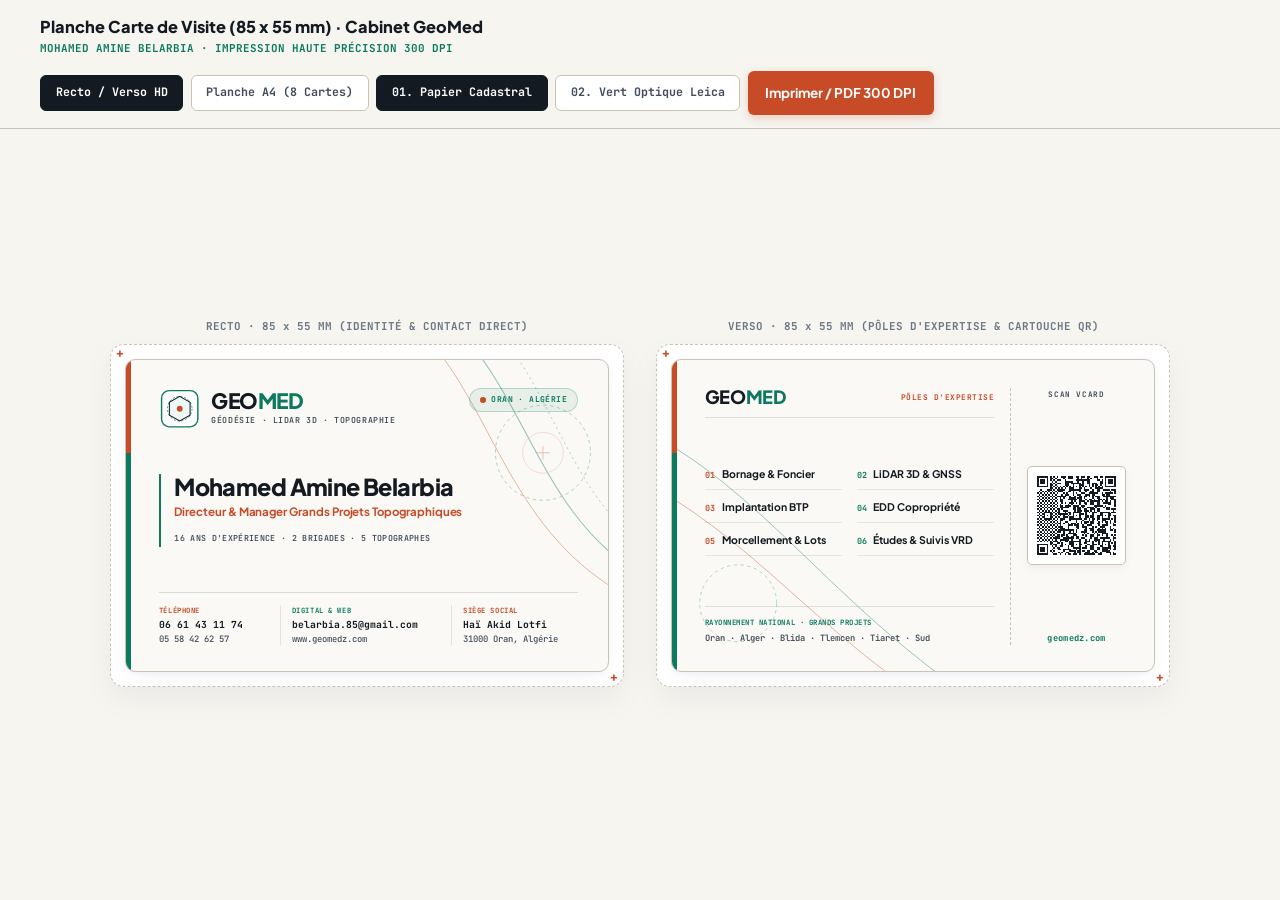
==== commit 61ca7b62: "Remove business card links from website and redesign standalone business card layout" ====
--- a/carte-de-visite.html
+++ b/carte-de-visite.html
@@ -6,14 +6,16 @@
   <title>Carte de Visite (85x55 mm) · Cabinet GeoMed · Mohamed Amine Belarbia</title>
   <link rel="preconnect" href="https://fonts.googleapis.com">
   <link rel="preconnect" href="https://fonts.gstatic.com" crossorigin>
-  <link href="https://fonts.googleapis.com/css2?family=JetBrains+Mono:wght@400;600;700&family=Plus+Jakarta+Sans:wght@400;500;600;700;800&display=swap" rel="stylesheet">
-  <link rel="stylesheet" href="styles.css?v=20261028-v4">
+  <link href="https://fonts.googleapis.com/css2?family=JetBrains+Mono:wght@400;500;600;700&family=Plus+Jakarta+Sans:wght@400;500;600;700;800&display=swap" rel="stylesheet">
+  <link rel="stylesheet" href="styles.css?v=20261029-v2">
   <style>
     body {
       padding-top: 0;
+      padding-bottom: 0;
       min-height: 100vh;
       display: flex;
       flex-direction: column;
+      background: var(--bg-paper);
     }
 
     .print-toolbar {
@@ -36,21 +38,23 @@
 
     .studio-workspace {
       flex: 1;
-      padding: 2rem 0 4rem;
+      padding: 2.5rem 0 4rem;
       display: flex;
       flex-direction: column;
       align-items: center;
-      gap: 2rem;
+      justify-content: center;
+      gap: 2.2rem;
     }
 
     .crop-frame {
       position: relative;
-      padding: 12px;
+      padding: 14px;
       border: 1px dashed var(--border-strong);
       border-radius: 14px;
       background: var(--bg-card);
       max-width: 100%;
       width: 100%;
+      box-shadow: 0 12px 30px rgba(20, 26, 33, 0.05);
     }
 
     .crop-frame::before,
@@ -59,6 +63,7 @@
       position: absolute;
       font-family: var(--font-mono);
       font-size: 13px;
+      font-weight: 700;
       color: var(--btp-orange);
       line-height: 1;
     }
@@ -68,26 +73,28 @@
 
     .print-sheet-grid {
       display: grid;
-      grid-template-columns: repeat(auto-fit, minmax(min(100%, 380px), 1fr));
-      gap: 1.75rem;
-      width: min(1040px, 94vw);
+      grid-template-columns: repeat(auto-fit, minmax(min(100%, 420px), 1fr));
+      gap: 2rem;
+      width: min(1060px, 94dvw);
       justify-items: center;
     }
 
+    /* ==========================================================================
+       CARTE DE VISITE 85 x 55 MM · ARCHITECTURE PROPORTIONNELLE (FLUID CQI)
+       ========================================================================== */
     .business-card-sheet {
       position: relative;
       aspect-ratio: 85 / 55;
       width: 100%;
+      container-type: inline-size;
+      container-name: bcard;
       border-radius: 10px;
-      padding: clamp(1rem, 2.8vw, 1.45rem);
+      padding: 0;
       overflow: hidden;
-      background: #ffffff;
+      background: #faf9f5;
       color: var(--ink-primary);
-      border: 1px solid var(--border-strong);
+      border: 1px solid #c8c3b4;
       box-shadow: var(--shadow-card);
-      display: flex;
-      flex-direction: column;
-      justify-content: space-between;
     }
 
     .business-card-sheet.theme-ivory {
@@ -96,158 +103,356 @@
     }
 
     .business-card-sheet.theme-emerald {
-      background: #f0f9f6;
+      background: #f2f9f6;
       border-color: #0d7a5f;
     }
 
+    /* Filet d'ancrage latéral gauche (Mire topographique bicolore) */
+    .business-card-sheet::before {
+      content: "";
+      position: absolute;
+      left: 0;
+      top: 0;
+      bottom: 0;
+      width: 1cqi;
+      min-width: 3.5px;
+      background: linear-gradient(180deg, var(--btp-orange) 0%, var(--btp-orange) 30%, var(--leica-green) 30%, var(--leica-green) 100%);
+      z-index: 3;
+    }
+
+    /* Courbes de niveau & réticule géodésique en arrière-plan */
     .bcard-topo-svg {
       position: absolute;
       inset: 0;
       width: 100%;
       height: 100%;
       pointer-events: none;
-      opacity: 0.45;
+      opacity: 0.42;
+      z-index: 1;
     }
 
     .bcard-layer {
       position: relative;
       z-index: 2;
+      width: 100%;
       height: 100%;
+      padding: 5.8cqi 6.2cqi 5.4cqi 6.8cqi;
       display: flex;
       flex-direction: column;
       justify-content: space-between;
     }
 
+    /* --------------------------------------------------------------------------
+       RECTO · ARCHITECTURE EN 3 STRATES AÉRÉES
+       -------------------------------------------------------------------------- */
     .bcard-head {
       display: flex;
       justify-content: space-between;
       align-items: flex-start;
-      gap: 0.5rem;
+      gap: 2cqi;
     }
 
     .bcard-brand-row {
       display: flex;
       align-items: center;
-      gap: 0.55rem;
+      gap: 2.3cqi;
+    }
+
+    .bcard-logo-mark {
+      width: 8.6cqi;
+      height: 8.6cqi;
+      flex-shrink: 0;
     }
 
     .bcard-brand-word {
       font-weight: 800;
-      font-size: 1.15rem;
+      font-size: 4.4cqi;
+      letter-spacing: -0.025em;
+      color: var(--ink-primary);
+      line-height: 1;
+    }
+
+    .bcard-brand-word span {
+      color: var(--leica-green);
+    }
+
+    .bcard-brand-sub {
+      font-family: var(--font-mono);
+      font-size: 1.72cqi;
+      font-weight: 600;
+      color: var(--ink-secondary);
+      letter-spacing: 0.07em;
+      margin-top: 0.7cqi;
+    }
+
+    .bcard-origin-pill {
+      display: inline-flex;
+      align-items: center;
+      gap: 1.2cqi;
+      padding: 0.9cqi 2.1cqi;
+      border-radius: 999px;
+      background: rgba(13, 122, 95, 0.08);
+      border: 1px solid rgba(13, 122, 95, 0.24);
+      font-family: var(--font-mono);
+      font-size: 1.68cqi;
+      font-weight: 700;
+      color: var(--leica-green);
+      letter-spacing: 0.05em;
+      white-space: nowrap;
+    }
+
+    .bcard-origin-dot {
+      width: 1.2cqi;
+      height: 1.2cqi;
+      border-radius: 50%;
+      background: var(--btp-orange);
+    }
+
+    /* Bloc Central : Identité & Direction (Aéré et Hiérarchisé) */
+    .bcard-identity-focal {
+      padding-left: 2.8cqi;
+      border-left: 0.55cqi solid var(--leica-green);
+      margin-block: auto;
+    }
+
+    .bcard-person-name {
+      font-size: 4.85cqi;
+      font-weight: 800;
+      letter-spacing: -0.025em;
+      color: var(--ink-primary);
+      line-height: 1.08;
+    }
+
+    .bcard-person-role {
+      font-size: 2.38cqi;
+      font-weight: 700;
+      color: var(--btp-orange);
+      margin-top: 0.85cqi;
+      letter-spacing: -0.005em;
+    }
+
+    .bcard-person-creds {
+      display: inline-flex;
+      align-items: center;
+      gap: 1.4cqi;
+      font-family: var(--font-mono);
+      font-size: 1.72cqi;
+      font-weight: 600;
+      color: var(--ink-secondary);
+      letter-spacing: 0.04em;
+      margin-top: 1.35cqi;
+    }
+
+    /* Pied de Carte : Grille 3 Colonnes Sans Retour à la Ligne */
+    .bcard-contact-strip {
+      display: grid;
+      grid-template-columns: 1.02fr 1.34fr 0.96fr;
+      gap: 2.2cqi;
+      padding-top: 2.6cqi;
+      border-top: 1px solid rgba(20, 26, 33, 0.14);
+    }
+
+    .bcard-contact-col {
+      display: flex;
+      flex-direction: column;
+      gap: 0.55cqi;
+      min-width: 0;
+    }
+
+    .bcard-contact-col:not(:last-child) {
+      border-right: 1px solid rgba(20, 26, 33, 0.1);
+      padding-right: 1.8cqi;
+    }
+
+    .bcard-col-label {
+      font-family: var(--font-mono);
+      font-size: 1.5cqi;
+      font-weight: 700;
+      letter-spacing: 0.08em;
+      color: var(--leica-green);
+      text-transform: uppercase;
+    }
+
+    .bcard-col-label.orange {
+      color: var(--btp-orange);
+    }
+
+    .bcard-col-primary {
+      font-family: var(--font-mono);
+      font-size: 2.02cqi;
+      font-weight: 700;
+      color: var(--ink-primary);
+      white-space: nowrap;
+      line-height: 1.25;
+    }
+
+    .bcard-col-secondary {
+      font-family: var(--font-mono);
+      font-size: 1.84cqi;
+      font-weight: 500;
+      color: var(--ink-secondary);
+      white-space: nowrap;
+      line-height: 1.25;
+    }
+
+    /* --------------------------------------------------------------------------
+       VERSO · ARCHITECTURE ASYMÉTRIQUE (INDEX 6 PÔLES + CARTOUCHE QR)
+       -------------------------------------------------------------------------- */
+    .bcard-verso-layout {
+      position: relative;
+      z-index: 2;
+      width: 100%;
+      height: 100%;
+      padding: 5.8cqi 5.8cqi 5.4cqi 6.8cqi;
+      display: grid;
+      grid-template-columns: 1fr 24cqi;
+      gap: 3.4cqi;
+      align-items: stretch;
+    }
+
+    .bcard-verso-main {
+      display: flex;
+      flex-direction: column;
+      justify-content: space-between;
+      min-width: 0;
+    }
+
+    .bcard-verso-head {
+      display: flex;
+      align-items: center;
+      justify-content: space-between;
+      gap: 1.5cqi;
+      padding-bottom: 2.2cqi;
+      border-bottom: 1px solid rgba(20, 26, 33, 0.12);
+    }
+
+    .bcard-verso-title {
+      font-weight: 800;
+      font-size: 3.8cqi;
       letter-spacing: -0.02em;
       color: var(--ink-primary);
-      line-height: 1.05;
-    }
-
-    .bcard-brand-word span {
+      line-height: 1;
+    }
+
+    .bcard-verso-title span {
       color: var(--leica-green);
     }
 
-    .bcard-brand-sub {
-      font-family: var(--font-mono);
-      font-size: 0.56rem;
-      color: var(--ink-secondary);
-      letter-spacing: 0.05em;
-      margin-top: 0.1rem;
-    }
-
-    .bcard-coord-stamp {
-      font-family: var(--font-mono);
-      font-size: 0.55rem;
+    .bcard-verso-tag {
+      font-family: var(--font-mono);
+      font-size: 1.62cqi;
       font-weight: 700;
       color: var(--btp-orange);
-      text-align: right;
-      line-height: 1.35;
-    }
-
-    .bcard-identity-center {
-      margin-block: 0.35rem;
-      padding-left: 0.65rem;
-      border-left: 3px solid var(--leica-green);
-    }
-
-    .bcard-person-name {
-      font-size: 1.12rem;
-      font-weight: 800;
-      color: var(--ink-primary);
-    }
-
-    .bcard-person-role {
-      font-family: var(--font-mono);
-      font-size: 0.66rem;
-      font-weight: 700;
-      color: var(--btp-orange);
-      margin-top: 0.1rem;
-    }
-
-    .bcard-footer-contacts {
+      letter-spacing: 0.06em;
+    }
+
+    /* Index Typographique des 6 Pôles (Sans boîtes lourdes) */
+    .bcard-poles-index {
       display: grid;
       grid-template-columns: 1fr 1fr;
-      gap: 0.25rem 0.6rem;
-      padding-top: 0.5rem;
-      border-top: 1px solid var(--border-light);
-      font-family: var(--font-mono);
-      font-size: 0.64rem;
-    }
-
-    .bcard-c-line {
-      display: flex;
+      gap: 2.2cqi 3cqi;
+      margin-block: auto;
+    }
+
+    .bcard-pole-row {
+      display: flex;
+      align-items: baseline;
+      gap: 1.4cqi;
+      padding-bottom: 1.4cqi;
+      border-bottom: 1px solid rgba(20, 26, 33, 0.09);
+    }
+
+    .bcard-pole-num {
+      font-family: var(--font-mono);
+      font-size: 1.75cqi;
+      font-weight: 700;
+      color: var(--leica-green);
+      flex-shrink: 0;
+    }
+
+    .bcard-pole-row:nth-child(odd) .bcard-pole-num {
+      color: var(--btp-orange);
+    }
+
+    .bcard-pole-name {
+      font-size: 2.18cqi;
+      font-weight: 700;
+      color: var(--ink-primary);
+      white-space: nowrap;
+      line-height: 1.15;
+    }
+
+    .bcard-verso-foot {
+      padding-top: 2cqi;
+      border-top: 1px solid rgba(20, 26, 33, 0.12);
+      display: flex;
+      flex-direction: column;
+      gap: 0.55cqi;
+    }
+
+    .bcard-verso-foot-label {
+      font-family: var(--font-mono);
+      font-size: 1.52cqi;
+      font-weight: 700;
+      color: var(--leica-green);
+      letter-spacing: 0.07em;
+      white-space: nowrap;
+    }
+
+    .bcard-verso-wilayas {
+      font-family: var(--font-mono);
+      font-size: 1.82cqi;
+      font-weight: 600;
+      color: var(--ink-secondary);
+      white-space: nowrap;
+    }
+
+    /* Cartouche Géodésique QR (Colonne Droite Dédiée) */
+    .bcard-qr-cartouche {
+      border-left: 1px dashed var(--border-strong);
+      padding-left: 3.2cqi;
+      display: flex;
+      flex-direction: column;
       align-items: center;
-      gap: 0.35rem;
-    }
-
-    .bcard-c-line.full-span {
-      grid-column: span 2;
-    }
-
-    .bcard-verso-body {
-      display: flex;
       justify-content: space-between;
-      align-items: center;
-      gap: 0.75rem;
-      margin-block: 0.35rem;
-    }
-
-    .bcard-domains-grid {
-      display: grid;
-      grid-template-columns: 1fr 1fr;
-      gap: 0.3rem;
-      flex: 1;
-    }
-
-    .bcard-domain-item {
-      background: var(--bg-paper);
-      border: 1px solid var(--border-light);
-      border-left: 2px solid var(--leica-green);
-      padding: 0.24rem 0.45rem;
-      border-radius: 4px;
-      font-size: 0.66rem;
-      font-weight: 700;
-      color: var(--ink-primary);
+      text-align: center;
+    }
+
+    .bcard-qr-label {
+      font-family: var(--font-mono);
+      font-size: 1.58cqi;
+      font-weight: 700;
+      letter-spacing: 0.08em;
+      color: var(--ink-secondary);
     }
 
     .bcard-qr-box {
-      width: 78px;
-      height: 78px;
-      flex-shrink: 0;
+      width: 20.5cqi;
+      height: 20.5cqi;
       background: #ffffff;
       border: 1px solid var(--border-strong);
-      border-radius: 6px;
-      padding: 4px;
-    }
-
-    .bcard-verso-bottom {
-      display: flex;
-      justify-content: space-between;
-      align-items: center;
-      padding-top: 0.45rem;
-      border-top: 1px solid var(--border-light);
-      font-family: var(--font-mono);
-      font-size: 0.56rem;
-      font-weight: 700;
-      color: var(--ink-secondary);
-    }
-
+      border-radius: 5px;
+      padding: 1.2cqi;
+      box-shadow: 0 3px 10px rgba(20, 26, 33, 0.05);
+    }
+
+    .bcard-qr-box svg {
+      width: 100%;
+      height: 100%;
+      display: block;
+    }
+
+    .bcard-qr-domain {
+      font-family: var(--font-mono);
+      font-size: 1.82cqi;
+      font-weight: 700;
+      color: var(--leica-green);
+      letter-spacing: 0.03em;
+    }
+
+    /* --------------------------------------------------------------------------
+       PLANCHE D'IMPRESSION A4 (8 CARTES 85 x 55 MM)
+       -------------------------------------------------------------------------- */
     .a4-multi-grid {
       display: none;
       grid-template-columns: repeat(2, 85mm);
@@ -263,20 +468,9 @@
       width: 85mm;
       height: 55mm;
       border-radius: 0;
-      padding: 4.2mm 4.8mm;
       box-shadow: none;
       border: 0.25mm solid #94a3b8;
     }
-
-    .a4-multi-grid .bcard-person-name { font-size: 10pt; }
-    .a4-multi-grid .bcard-person-role { font-size: 5.8pt; }
-    .a4-multi-grid .bcard-footer-contacts { font-size: 5.5pt; }
-    .a4-multi-grid .bcard-brand-word { font-size: 11.5pt; }
-    .a4-multi-grid .bcard-brand-sub { font-size: 4.2pt; }
-    .a4-multi-grid .bcard-coord-stamp { font-size: 4.5pt; }
-    .a4-multi-grid .bcard-qr-box { width: 58px; height: 58px; padding: 3px; }
-    .a4-multi-grid .bcard-domain-item { font-size: 5.2pt; padding: 2px 4px; }
-    .a4-multi-grid .bcard-verso-bottom { font-size: 4.8pt; }
 
     body.mode-a4 .print-sheet-grid { display: none; }
     body.mode-a4 .a4-multi-grid { display: grid; }
@@ -311,18 +505,29 @@
         width: auto !important;
       }
 
+      body.mode-a4 .print-sheet-grid {
+        display: none !important;
+      }
+
+      body.mode-a4 .a4-multi-grid {
+        display: grid !important;
+        padding: 0 !important;
+        border: none !important;
+        box-shadow: none !important;
+      }
+
       .crop-frame {
         padding: 0 !important;
         border: 0.2mm dashed #64748b !important;
         border-radius: 0 !important;
         background: transparent !important;
+        box-shadow: none !important;
       }
 
       .business-card-sheet {
         width: 85mm !important;
         height: 55mm !important;
         border-radius: 0 !important;
-        padding: 4.2mm 4.8mm !important;
         box-shadow: none !important;
       }
     }
@@ -335,12 +540,11 @@
       <div>
         <strong style="font-size:1.02rem; font-weight:800;">Planche Carte de Visite (85 x 55 mm) · Cabinet GeoMed</strong>
         <span style="display:block; font-family:var(--font-mono); font-size:0.68rem; color:var(--leica-green); font-weight:700;">
-          MOHAMED AMINE BELARBIA · 16 ANS D'EXPÉRIENCE · 2 BRIGADES · 5 TOPOGRAPHES
+          MOHAMED AMINE BELARBIA · IMPRESSION HAUTE PRÉCISION 300 DPI
         </span>
       </div>
 
       <div style="display:flex; flex-wrap:wrap; gap:0.45rem; align-items:center;">
-        <a href="index.html" class="btn btn-outline">← Retour au site</a>
         <button type="button" id="btn-mode-hd" class="filter-btn active">Recto / Verso HD</button>
         <button type="button" id="btn-mode-a4" class="filter-btn">Planche A4 (8 Cartes)</button>
         <button type="button" class="filter-btn active" data-bcard-theme="ivory">01. Papier Cadastral</button>
@@ -354,51 +558,70 @@
 
   <main class="studio-workspace">
     <div class="print-sheet-grid" id="studio-pair">
+      <!-- ==================== RECTO ==================== -->
       <div style="width:100%;">
-        <div class="meta-code no-print" style="text-align:center; margin-bottom:0.5rem;">RECTO · 85 x 55 MM</div>
+        <div class="meta-code no-print" style="text-align:center; margin-bottom:0.55rem;">RECTO · 85 x 55 MM (IDENTITÉ &amp; CONTACT DIRECT)</div>
         <div class="crop-frame">
           <article class="business-card-sheet theme-ivory">
-            <svg class="bcard-topo-svg" viewBox="0 0 420 270" fill="none" aria-hidden="true">
-              <path d="M240,-20 C310,40 320,160 440,220" stroke="#C84B28" stroke-width="0.9"/>
-              <path d="M270,-30 C340,35 350,145 450,200" stroke="#0D7A5F" stroke-width="1"/>
-              <circle cx="355" cy="95" r="52" stroke="#0D7A5F" stroke-width="0.7" stroke-dasharray="3 3"/>
+            <svg class="bcard-topo-svg" viewBox="0 0 425 275" fill="none" aria-hidden="true">
+              <!-- Courbes de niveau topographiques fluides -->
+              <path d="M265,-20 C325,45 340,155 445,210" stroke="#C84B28" stroke-width="0.85"/>
+              <path d="M295,-25 C355,40 370,140 455,190" stroke="#0D7A5F" stroke-width="0.95"/>
+              <path d="M325,-30 C380,35 395,125 465,170" stroke="#0D7A5F" stroke-width="0.6" stroke-dasharray="2 3"/>
+              <!-- Réticule géodésique discret en haut à droite -->
+              <circle cx="368" cy="82" r="42" stroke="#0D7A5F" stroke-width="0.65" stroke-dasharray="3 3"/>
+              <circle cx="368" cy="82" r="18" stroke="#C84B28" stroke-width="0.55" opacity="0.6"/>
+              <line x1="362" y1="82" x2="374" y2="82" stroke="#C84B28" stroke-width="0.7"/>
+              <line x1="368" y1="76" x2="368" y2="88" stroke="#C84B28" stroke-width="0.7"/>
             </svg>
 
             <div class="bcard-layer">
+              <!-- Strate 1 : En-tête Marque & Ancrage -->
               <div class="bcard-head">
                 <div class="bcard-brand-row">
-                  <svg width="34" height="34" viewBox="0 0 64 64" fill="none" aria-hidden="true">
+                  <svg class="bcard-logo-mark" viewBox="0 0 64 64" fill="none" aria-hidden="true">
                     <rect x="4" y="4" width="56" height="56" rx="12" fill="#FFFFFF" stroke="#0D7A5F" stroke-width="2.2"/>
+                    <circle cx="32" cy="32" r="19" stroke="#0D7A5F" stroke-width="1.2" stroke-dasharray="3 3"/>
                     <polygon points="32,13 48,22 48,42 32,51 16,42 16,22" stroke="#141A21" stroke-width="1.6" fill="#EEF8F5"/>
                     <circle cx="32" cy="32" r="4.5" fill="#C84B28"/>
                   </svg>
                   <div>
                     <div class="bcard-brand-word">GEO<span>MED</span></div>
-                    <div class="bcard-brand-sub">LIDAR 3D · GNSS · TOPOGRAPHIE</div>
+                    <div class="bcard-brand-sub">GÉODÉSIE · LIDAR 3D · TOPOGRAPHIE</div>
                   </div>
                 </div>
-                <div class="bcard-coord-stamp">
-                  16 ANS D'EXPÉRIENCE<br>2 BRIGADES · 5 TOPOGRAPHES
+
+                <span class="bcard-origin-pill">
+                  <i class="bcard-origin-dot" aria-hidden="true"></i>
+                  <span>ORAN · ALGÉRIE</span>
+                </span>
+              </div>
+
+              <!-- Strate 2 : Cœur Identitaire Aéré -->
+              <div class="bcard-identity-focal">
+                <div class="bcard-person-name">Mohamed Amine Belarbia</div>
+                <div class="bcard-person-role">Directeur &amp; Manager Grands Projets Topographiques</div>
+                <div class="bcard-person-creds">16 ANS D'EXPÉRIENCE · 2 BRIGADES · 5 TOPOGRAPHES</div>
+              </div>
+
+              <!-- Strate 3 : Pied de Carte Architecturé en 3 Colonnes -->
+              <div class="bcard-contact-strip">
+                <div class="bcard-contact-col">
+                  <span class="bcard-col-label orange">Téléphone</span>
+                  <span class="bcard-col-primary">06 61 43 11 74</span>
+                  <span class="bcard-col-secondary">05 58 42 62 57</span>
                 </div>
-              </div>
-
-              <div class="bcard-identity-center">
-                <div class="bcard-person-name">Belarbia Mohamed Amine</div>
-                <div class="bcard-person-role">Directeur &amp; Manager Grands Projets Topographiques</div>
-              </div>
-
-              <div class="bcard-footer-contacts">
-                <div class="bcard-c-line">
-                  <strong style="color:var(--btp-orange);">TEL</strong>
-                  <span>06 61 43 11 74 / 05 58 42 62 57</span>
+
+                <div class="bcard-contact-col">
+                  <span class="bcard-col-label">Digital &amp; Web</span>
+                  <span class="bcard-col-primary">belarbia.85@gmail.com</span>
+                  <span class="bcard-col-secondary">www.geomedz.com</span>
                 </div>
-                <div class="bcard-c-line">
-                  <strong style="color:var(--leica-green);">WEB</strong>
-                  <span>geomedz.com · belarbia.85@gmail.com</span>
-                </div>
-                <div class="bcard-c-line full-span">
-                  <strong style="color:var(--leica-green);">SIÈGE</strong>
-                  <span>Haï Akid Lotfi · 31000 Oran, Algérie (WGS84 : 35.7243°N, 0.5911°W)</span>
+
+                <div class="bcard-contact-col">
+                  <span class="bcard-col-label orange">Siège Social</span>
+                  <span class="bcard-col-primary">Haï Akid Lotfi</span>
+                  <span class="bcard-col-secondary">31000 Oran, Algérie</span>
                 </div>
               </div>
             </div>
@@ -406,40 +629,63 @@
         </div>
       </div>
 
+      <!-- ==================== VERSO ==================== -->
       <div style="width:100%;">
-        <div class="meta-code no-print" style="text-align:center; margin-bottom:0.5rem;">VERSO · 85 x 55 MM</div>
+        <div class="meta-code no-print" style="text-align:center; margin-bottom:0.55rem;">VERSO · 85 x 55 MM (PÔLES D'EXPERTISE &amp; CARTOUCHE QR)</div>
         <div class="crop-frame">
           <article class="business-card-sheet theme-ivory">
-            <svg class="bcard-topo-svg" viewBox="0 0 420 270" fill="none" aria-hidden="true">
-              <path d="M-20,60 C80,110 140,210 260,290" stroke="#0D7A5F" stroke-width="0.9"/>
-              <path d="M-30,100 C70,150 120,230 230,300" stroke="#C84B28" stroke-width="0.9"/>
+            <svg class="bcard-topo-svg" viewBox="0 0 425 275" fill="none" aria-hidden="true">
+              <path d="M-20,65 C75,115 135,205 245,285" stroke="#0D7A5F" stroke-width="0.85"/>
+              <path d="M-30,105 C65,155 115,225 215,295" stroke="#C84B28" stroke-width="0.85"/>
+              <circle cx="58" cy="215" r="34" stroke="#0D7A5F" stroke-width="0.6" stroke-dasharray="3 3"/>
             </svg>
 
-            <div class="bcard-layer">
-              <div class="bcard-head">
-                <div>
-                  <div class="bcard-brand-word" style="font-size:1.02rem;">GEO<span>MED</span> · ALGÉRIE</div>
-                  <div class="bcard-brand-sub">ORAN · ALGER · BLIDA · TLEMCEN · TIARET · SUD ALGÉRIEN</div>
+            <div class="bcard-verso-layout">
+              <!-- Zone Gauche : 6 Pôles & Couverture Nationale -->
+              <div class="bcard-verso-main">
+                <div class="bcard-verso-head">
+                  <div class="bcard-verso-title">GEO<span>MED</span></div>
+                  <span class="bcard-verso-tag">PÔLES D'EXPERTISE</span>
                 </div>
-                <span style="font-family:var(--font-mono); font-size:0.56rem; font-weight:700; color:var(--leica-green);">GEOMEDZ.COM</span>
+
+                <div class="bcard-poles-index">
+                  <div class="bcard-pole-row">
+                    <span class="bcard-pole-num">01</span>
+                    <span class="bcard-pole-name">Bornage &amp; Foncier</span>
+                  </div>
+                  <div class="bcard-pole-row">
+                    <span class="bcard-pole-num">02</span>
+                    <span class="bcard-pole-name">LiDAR 3D &amp; GNSS</span>
+                  </div>
+                  <div class="bcard-pole-row">
+                    <span class="bcard-pole-num">03</span>
+                    <span class="bcard-pole-name">Implantation BTP</span>
+                  </div>
+                  <div class="bcard-pole-row">
+                    <span class="bcard-pole-num">04</span>
+                    <span class="bcard-pole-name">EDD Copropriété</span>
+                  </div>
+                  <div class="bcard-pole-row">
+                    <span class="bcard-pole-num">05</span>
+                    <span class="bcard-pole-name">Morcellement &amp; Lots</span>
+                  </div>
+                  <div class="bcard-pole-row">
+                    <span class="bcard-pole-num">06</span>
+                    <span class="bcard-pole-name">Études &amp; Suivis VRD</span>
+                  </div>
+                </div>
+
+                <div class="bcard-verso-foot">
+                  <span class="bcard-verso-foot-label">RAYONNEMENT NATIONAL · GRANDS PROJETS</span>
+                  <span class="bcard-verso-wilayas">Oran · Alger · Blida · Tlemcen · Tiaret · Sud</span>
+                </div>
               </div>
 
-              <div class="bcard-verso-body">
-                <div class="bcard-domains-grid">
-                  <div class="bcard-domain-item"><span>Bornage &amp; Foncier</span></div>
-                  <div class="bcard-domain-item"><span>LiDAR 3D &amp; GNSS</span></div>
-                  <div class="bcard-domain-item"><span>Travaux Topographiques</span></div>
-                  <div class="bcard-domain-item"><span>EDD Copropriété</span></div>
-                  <div class="bcard-domain-item"><span>Morcellement &amp; Lots</span></div>
-                  <div class="bcard-domain-item"><span>Études &amp; Suivis VRD</span></div>
-                </div>
-
-                <div class="bcard-qr-box js-geomed-qr"></div>
-              </div>
-
-              <div class="bcard-verso-bottom">
-                <span>CHANTIERS EN COLLABORATION : INDUSTRIE, ÉNERGIE, INFRASTRUCTURES &amp; BTP</span>
-                <span>06 61 43 11 74</span>
+              <!-- Zone Droite : Cartouche Géodésique QR -->
+              <div class="bcard-qr-cartouche">
+                <span class="bcard-qr-label">SCAN VCARD</span>
+                <div class="bcard-qr-box js-geomed-qr" aria-label="QR Code vCard Mohamed Amine Belarbia"></div>
+                <span class="bcard-qr-domain">geomedz.com</span>
               </div>
             </div>
           </article>
@@ -450,7 +696,7 @@
     <div class="a4-multi-grid" id="a4-sheet-container"></div>
   </main>
 
-  <script src="app.js?v=20261028-v4"></script>
+  <script src="app.js?v=20261029-v2"></script>
   <script>
     document.addEventListener('DOMContentLoaded', () => {
       const studioCards = document.querySelectorAll('#studio-pair .business-card-sheet');
--- a/styles.css
+++ b/styles.css
@@ -174,14 +174,14 @@
 }
 
 /* ==========================================================================
-   1. BARRE TÉLÉMÉTRIQUE SUPÉRIEURE (SCROLL HORIZONTAL SUR MOBILE)
+   1. BARRE TÉLÉMÉTRIQUE SUPÉRIEURE JUSTIFIÉE (GAUCHE / DROITE)
    ========================================================================== */
 .top-telemetry-bar {
   background: var(--ink-primary);
   color: #f8fafc;
   font-family: var(--font-mono);
-  font-size: 0.72rem;
-  padding-block: 0.42rem;
+  font-size: 0.7rem;
+  padding-block: 0.38rem;
   border-bottom: 2px solid var(--btp-orange);
 }
 
@@ -189,45 +189,42 @@
   display: flex;
   justify-content: space-between;
   align-items: center;
+  gap: 0.75rem;
+}
+
+.telemetry-bar-left {
+  display: inline-flex;
+  align-items: center;
+  gap: 0.42rem;
+  font-weight: 700;
+  color: #f8fafc;
+  white-space: nowrap;
+}
+
+.telemetry-bar-left:hover {
+  color: #a7f3d0;
+}
+
+.telemetry-bar-right {
+  display: inline-flex;
+  align-items: center;
   gap: 0.85rem;
-}
-
-.telemetry-pills {
-  display: flex;
-  align-items: center;
-  gap: 0.65rem;
-  overflow-x: auto;
   white-space: nowrap;
-  scrollbar-width: none;
-}
-
-.telemetry-pills::-webkit-scrollbar {
-  display: none;
-}
-
-.telemetry-chip {
+}
+
+.telemetry-desktop-only {
+  color: #cbd5e1;
+  font-size: 0.68rem;
+}
+
+.telemetry-phone-link {
   display: inline-flex;
   align-items: center;
-  gap: 0.4rem;
-  padding: 0.16rem 0.55rem;
+  padding: 0.12rem 0.5rem;
   border-radius: 4px;
-  background: rgba(255, 255, 255, 0.08);
-  border: 1px solid rgba(255, 255, 255, 0.14);
-  color: #e2e8f0;
-  flex-shrink: 0;
-}
-
-.telemetry-chip.highlight {
-  background: rgba(13, 122, 95, 0.32);
-  border-color: #10b981;
+  background: rgba(13, 122, 95, 0.35);
+  border: 1px solid #10b981;
   color: #a7f3d0;
-  font-weight: 600;
-}
-
-.telemetry-chip.rtk-live {
-  background: rgba(200, 75, 40, 0.25);
-  border-color: #f97316;
-  color: #ffedd5;
   font-weight: 700;
 }
 
@@ -242,13 +239,13 @@
 }
 
 /* ==========================================================================
-   2. EN-TÊTE STICKY & BOUTON TIROIR MOBILE
+   2. EN-TÊTE STICKY ÉPURÉ, AÉRÉ & PARFAITEMENT JUSTIFIÉ
    ========================================================================== */
 .site-header {
   position: sticky;
   top: 0;
   z-index: 90;
-  background: rgba(246, 245, 240, 0.94);
+  background: rgba(246, 245, 240, 0.95);
   backdrop-filter: blur(12px);
   -webkit-backdrop-filter: blur(12px);
   border-bottom: 1px solid var(--border-strong);
@@ -258,27 +255,35 @@
   display: flex;
   align-items: center;
   justify-content: space-between;
-  min-height: 68px;
-  gap: 0.75rem;
+  min-height: 64px;
+  gap: 1rem;
 }
 
 .brand-lockup {
-  display: flex;
-  align-items: center;
-  gap: 0.75rem;
-  min-width: 0;
+  display: inline-flex;
+  align-items: center;
+  gap: 0.65rem;
+  flex-shrink: 0;
+  white-space: nowrap;
 }
 
 .brand-mark-svg {
-  width: 42px;
-  height: 42px;
+  width: 38px;
+  height: 38px;
   flex-shrink: 0;
+}
+
+.brand-text-col {
+  display: flex;
+  flex-direction: column;
+  justify-content: center;
+  white-space: nowrap;
 }
 
 .brand-title {
   font-weight: 800;
-  font-size: 1.24rem;
-  letter-spacing: -0.03em;
+  font-size: 1.22rem;
+  letter-spacing: -0.025em;
   color: var(--ink-primary);
   line-height: 1.05;
 }
@@ -290,28 +295,33 @@
 .brand-sub {
   display: block;
   font-family: var(--font-mono);
-  font-size: 0.64rem;
-  color: var(--ink-secondary);
-  letter-spacing: 0.06em;
-  margin-top: 0.14rem;
+  font-size: 0.58rem;
+  font-weight: 700;
+  color: var(--leica-green);
+  letter-spacing: 0.07em;
+  margin-top: 0.12rem;
+  white-space: nowrap;
 }
 
 .main-nav {
   display: flex;
   align-items: center;
-  gap: 0.25rem;
+  justify-content: center;
+  gap: 0.35rem;
+  margin-inline: auto;
 }
 
 .nav-link {
   font-size: 0.85rem;
   font-weight: 600;
   color: var(--ink-secondary);
-  padding: 0.45rem 0.72rem;
-  border-radius: var(--radius-sm);
-  position: relative;
+  padding: 0.45rem 0.78rem;
+  border-radius: var(--radius-sm);
+  white-space: nowrap;
 }
 
 .nav-link:hover,
+.nav-link.active,
 .nav-link.is-active {
   color: var(--leica-green);
   background: var(--leica-green-soft);
@@ -320,7 +330,31 @@
 .header-actions {
   display: flex;
   align-items: center;
-  gap: 0.55rem;
+  justify-content: flex-end;
+  gap: 0.5rem;
+  flex-shrink: 0;
+}
+
+.mobile-header-call {
+  display: none;
+  align-items: center;
+  justify-content: center;
+  gap: 0.35rem;
+  min-height: 38px;
+  padding: 0.4rem 0.72rem;
+  border-radius: var(--radius-sm);
+  background: var(--leica-green);
+  color: #ffffff;
+  font-family: var(--font-mono);
+  font-size: 0.72rem;
+  font-weight: 700;
+  white-space: nowrap;
+}
+
+.mobile-header-call svg {
+  width: 14px;
+  height: 14px;
+  flex-shrink: 0;
 }
 
 .btn {
@@ -2119,12 +2153,18 @@
    ========================================================================== */
 @media (max-width: 1080px) {
   .main-nav,
+  .header-cta-desktop,
   .btn-phone-chip {
     display: none;
   }
 
+  .mobile-header-call,
   .drawer-trigger-btn {
     display: inline-flex;
+  }
+
+  .header-inner {
+    justify-content: space-between;
   }
 
   .hero-grid,
@@ -2154,18 +2194,52 @@
 }
 
 @media (max-width: 680px) {
-  .telemetry-coords-desktop {
+  .telemetry-desktop-only {
     display: none;
   }
 
+  .top-telemetry-bar {
+    font-size: 0.65rem;
+    padding-block: 0.32rem;
+  }
+
   .header-inner {
-    min-height: 60px;
-  }
-
-  .header-actions .btn-primary {
-    padding: 0.48rem 0.72rem;
-    min-height: 38px;
-    font-size: 0.76rem;
+    min-height: 58px;
+    gap: 0.5rem;
+  }
+
+  .brand-lockup {
+    gap: 0.5rem;
+  }
+
+  .brand-mark-svg {
+    width: 34px;
+    height: 34px;
+  }
+
+  .brand-title {
+    font-size: 1.12rem;
+  }
+
+  .brand-sub {
+    font-size: 0.53rem;
+    letter-spacing: 0.05em;
+  }
+
+  .header-actions {
+    gap: 0.38rem;
+  }
+
+  .mobile-header-call {
+    min-height: 36px;
+    padding: 0.35rem 0.62rem;
+    font-size: 0.68rem;
+  }
+
+  .drawer-trigger-btn {
+    min-height: 36px;
+    padding: 0.35rem 0.62rem;
+    font-size: 0.68rem;
   }
 
   .hero-section {
